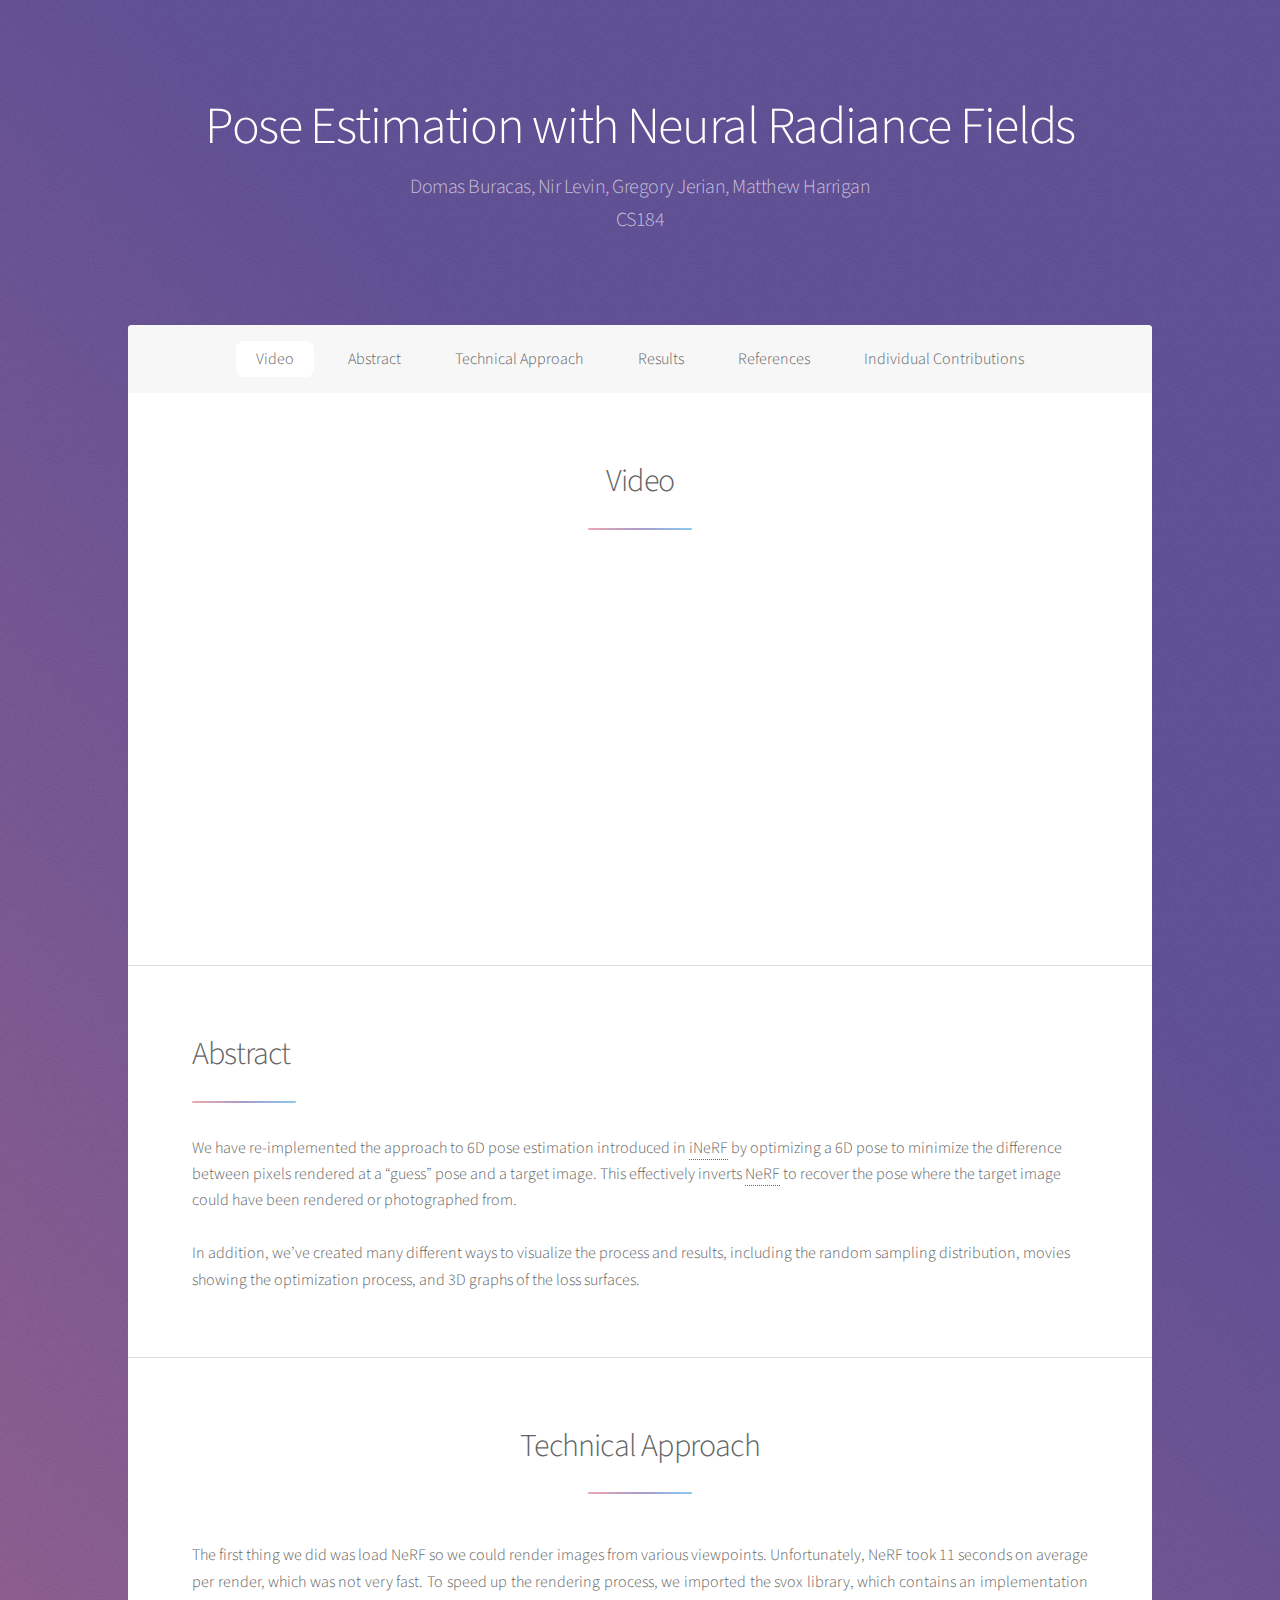
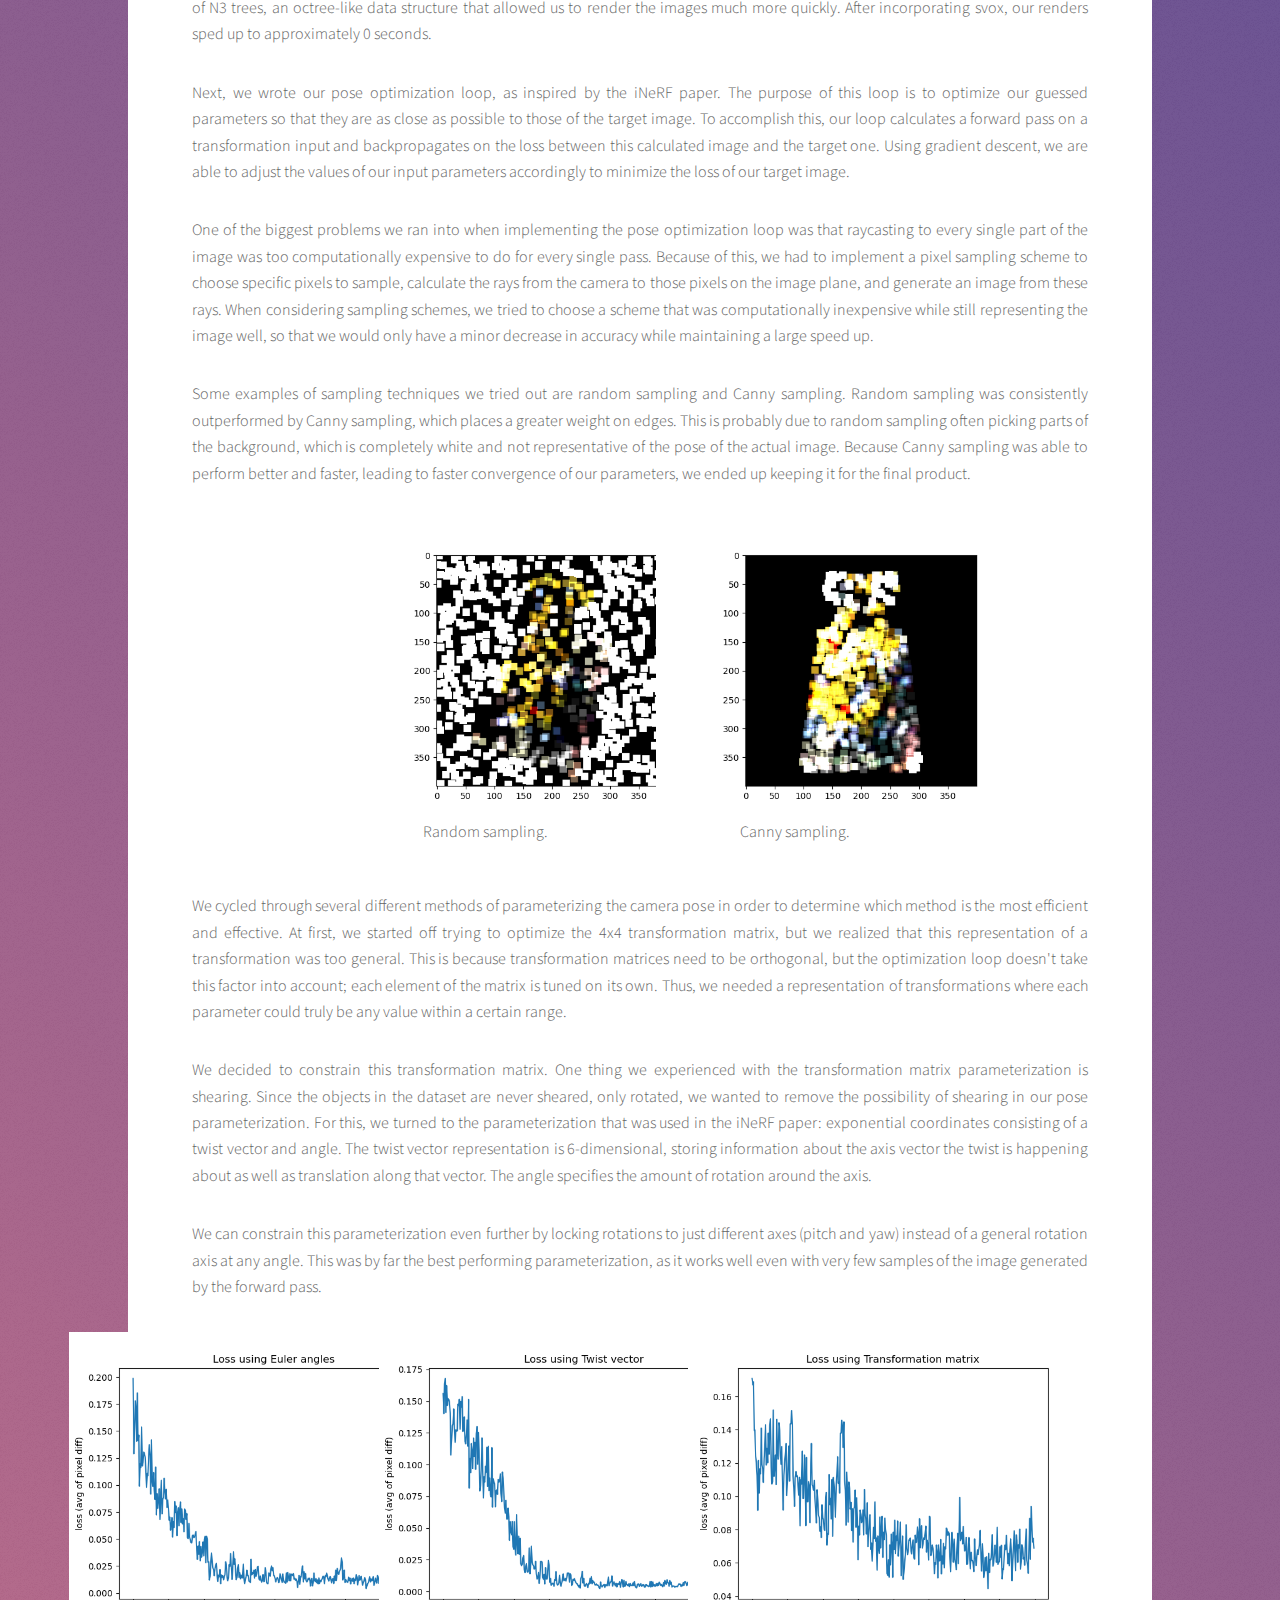
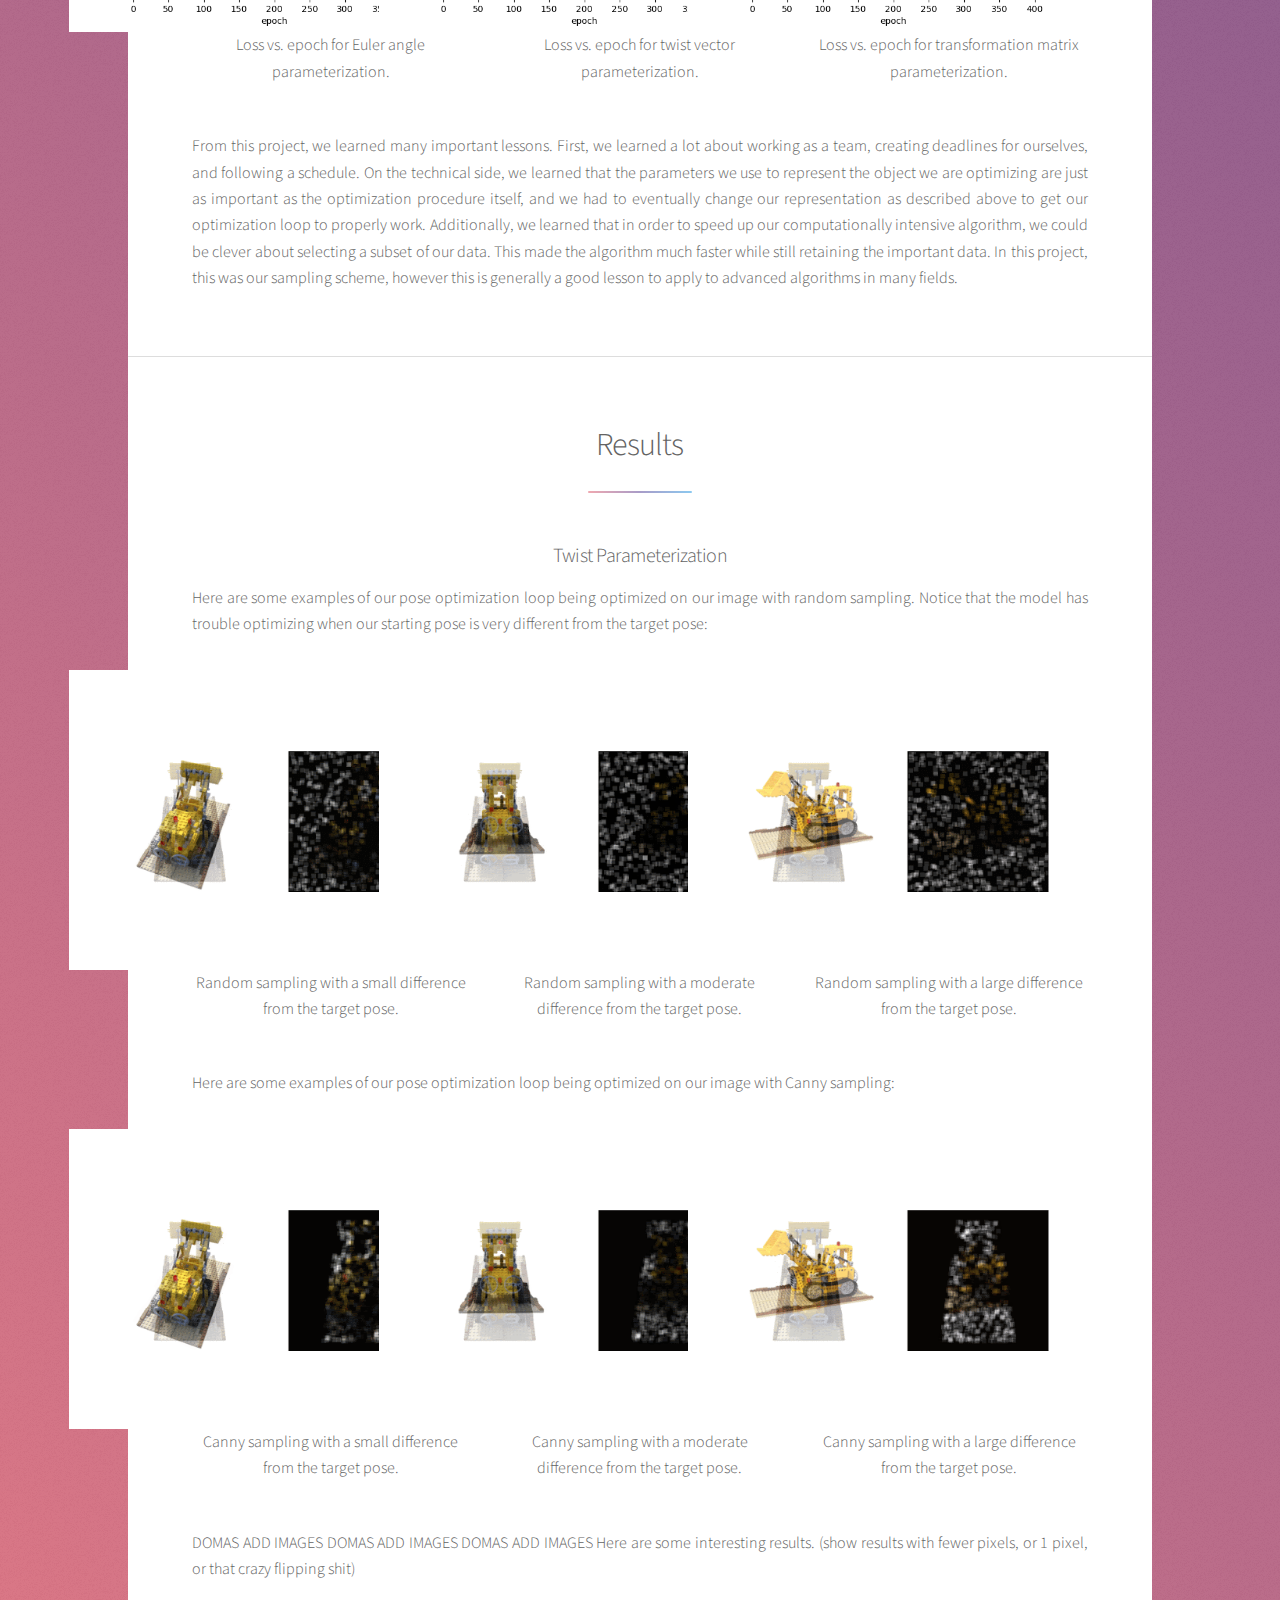
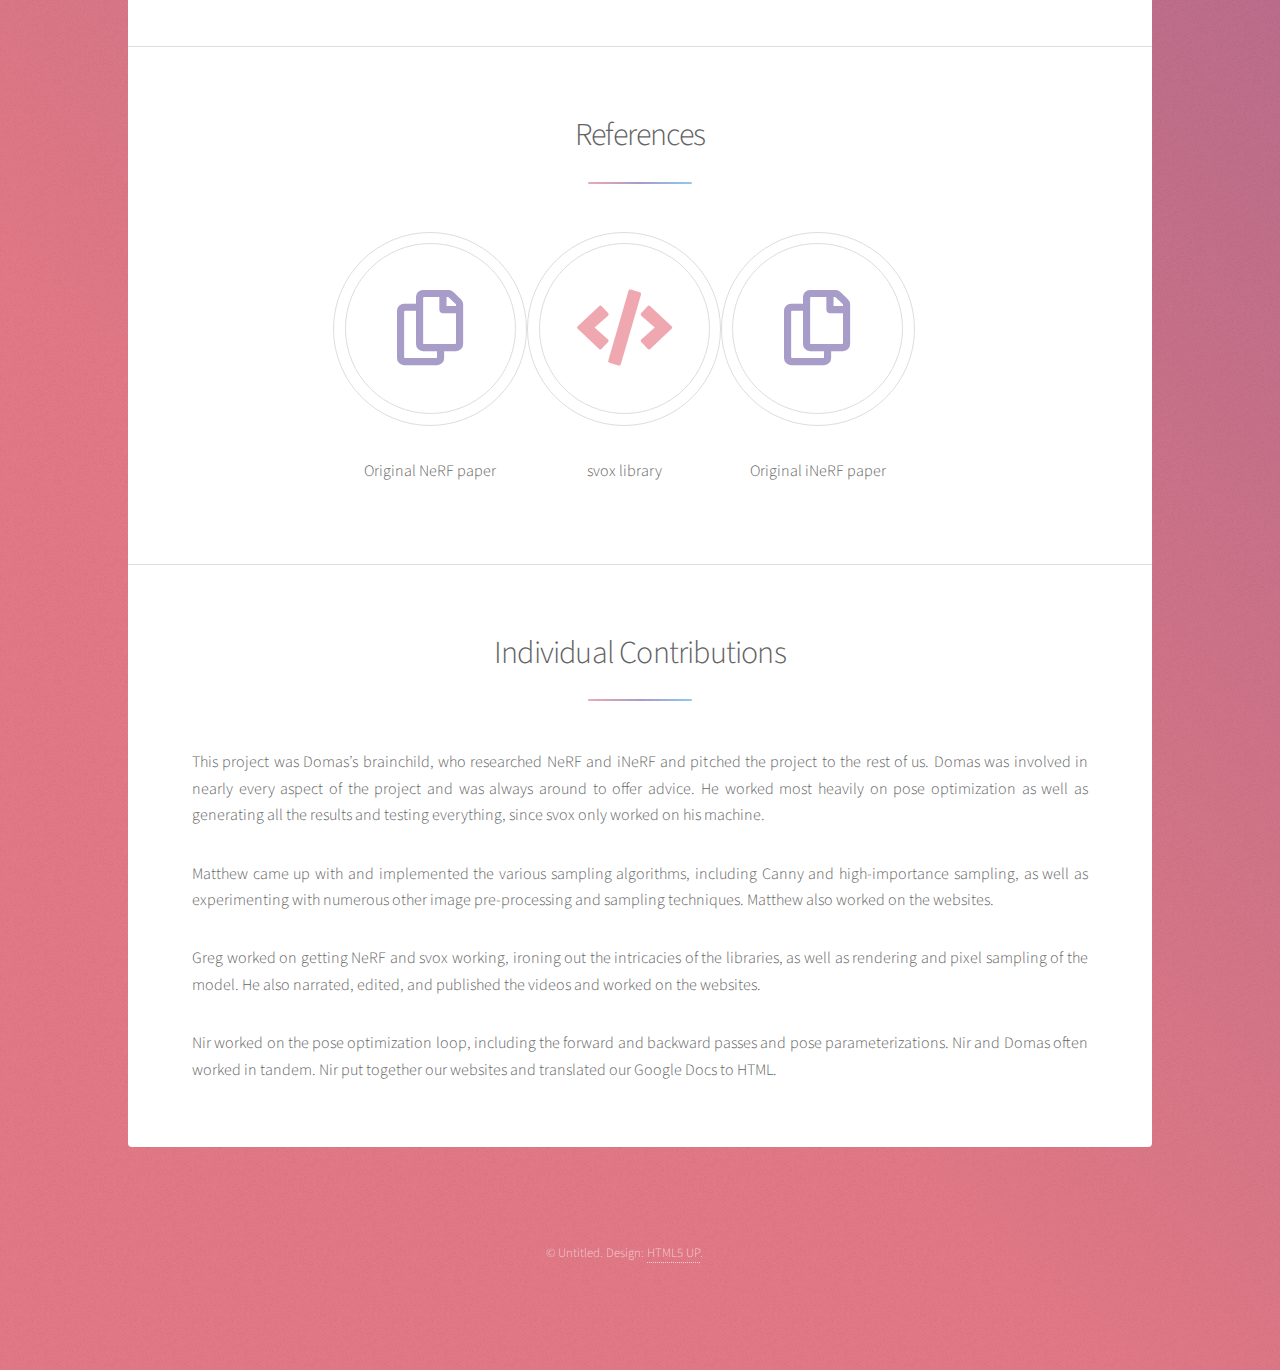
==== docs/index.html @ 0310ab79 "Update website" ====
<!DOCTYPE HTML>
<!--
	Stellar by HTML5 UP
	html5up.net | @ajlkn
	Free for personal and commercial use under the CCA 3.0 license (html5up.net/license)
-->
<html>
	<head>
		<title>6D iNeRF</title>
		<meta charset="utf-8" />
		<meta name="viewport" content="width=device-width, initial-scale=1, user-scalable=no" />
		<link rel="stylesheet" href="assets/css/main.css" />
		<noscript><link rel="stylesheet" href="assets/css/noscript.css" /></noscript>
	</head>
	<body class="is-preload">

		<!-- Wrapper -->
			<div id="wrapper">

				<!-- Header -->
					<header id="header" class="alt">
						<h1>Pose Estimation with Neural Radiance Fields</h1>
						<p>Domas Buracas, Nir Levin, Gregory Jerian, Matthew Harrigan<br>CS184</p>
					</header>

				<!-- Nav -->
					<nav id="nav">
						<ul>
                            <li><a href="#video">Video</a></li>
							<li><a href="#intro" class="active">Abstract</a></li>
							<li><a href="#second">Technical Approach</a></li>
							<li><a href="#first">Results</a></li>
							<li><a href="#cta">References</a></li>
							<li><a href="#contrib">Individual Contributions</a></li>
						</ul>
					</nav>

				<!-- Main -->
					<div id="main">
							<section id="video" class="main special">
								<header class="major">
									<h2>Video</h2>
									<iframe width="560" height="315" src="https://www.youtube.com/embed/zq72I35PUNw"
											title="YouTube video player" frameborder="0" allow="accelerometer; autoplay;
											clipboard-write; encrypted-media; gyroscope; picture-in-picture"
											allowfullscreen></iframe>
								</header>
								<footer class="major">
								</footer>
							</section>

						<!-- Introduction -->
							<section id="intro" class="main">
								<div class="spotlight">
									<div class="content">
										<header class="major">
											<h2>Abstract</h2>
										</header>
										<p>We have re-implemented the approach to 6D pose estimation
											introduced in <a href=https://yenchenlin.me/inerf>iNeRF</a> by optimizing a 6D pose to minimize
											the difference between pixels rendered at a “guess” pose
											and a target image. This effectively inverts <a href=https://www.matthewtancik.com/nerf>NeRF</a> to recover
											the pose where the target image could have been rendered or photographed from.
											<br><br>
											In addition, we’ve created many different ways to visualize the process
											and results, including the random sampling distribution, movies showing
											the optimization process, and 3D graphs of the loss surfaces.</p>
									</div>
									<span ><img src="images/parameterization.gif" alt="" /></span>
								</div>
							</section>

						<!-- Second Section -->
							<section id="second" class="main special">
								<header class="major">
									<h2>Technical Approach</h2>
								</header>
								<p class="content">
									The first thing we did was load NeRF so we could render images from various viewpoints.
									Unfortunately, NeRF took 11 seconds on average per render, which was not very fast.
									To speed up the rendering process, we imported the svox library, which contains an
									implementation of N3 trees, an octree-like data structure that allowed us to render
									the images much more quickly. After incorporating svox, our renders sped up to
									approximately 0 seconds.
								</p>
								<p class="content">
									Next, we wrote our pose optimization loop, as inspired by the iNeRF paper.
									The purpose of this loop is to optimize our guessed parameters so that they
									are as close as possible to those of the target image. To accomplish this,
									our loop calculates a forward pass on a transformation input and backpropagates
									on the loss between this calculated image and the target one. Using gradient
									descent, we are able to adjust the values of our input parameters accordingly
									to minimize the loss of our target image.

								</p>
								<p class="content">
									One of the biggest problems we ran into when implementing the pose optimization
									loop was that raycasting to every single part of the image was too computationally
									expensive to do for every single pass. Because of this, we had to implement a
									pixel sampling scheme to choose specific pixels to sample, calculate the rays
									from the camera to those pixels on the image plane, and generate an image from
									these rays. When considering sampling schemes, we tried to choose a scheme that was
									computationally inexpensive while still representing the image well, so that we
									would only have a minor decrease in accuracy while maintaining a large speed up.

								</p>

								<p class="content">
									Some examples of sampling techniques we tried out are random sampling and
									Canny sampling. Random sampling was consistently outperformed by Canny sampling,
									which places a greater weight on edges. This is probably due to random sampling
									often picking parts of the background, which is completely white and not representative of
									the pose of the actual image. Because Canny sampling was
									able to perform better and faster, leading to faster convergence of our
									parameters, we ended up keeping it for the final product.
								</p>

								<ul class="features">
									<li>
										<img src="images/random_sampling.png" align="left" width="400px" />
										<p>Random sampling.</p>
									</li>
									<li>
										<img src="images/canny_sampling.png" align="left" width="400px" />
										<p>Canny sampling.</p>
									</li>
								</ul>

								<p class="content">
									We cycled through several different methods of parameterizing the camera pose in
									order to determine which method is the most efficient and effective. At first,
									we started off trying to optimize the 4x4 transformation matrix, but we realized
									that this representation of a transformation was too general. This is because
									transformation matrices need to be orthogonal, but the optimization loop doesn't
									take this factor into account; each element of the matrix is tuned on its own.
									Thus, we needed a representation of transformations where each parameter could
									truly be any value within a certain range.
								</p>

								<p class="content">
									We decided to constrain this transformation matrix. One thing we experienced with the
									transformation matrix parameterization is shearing. Since the objects in the
									dataset are never sheared, only rotated, we wanted to remove the possibility of shearing in our pose
									parameterization. For this, we turned to the parameterization that was used in the
									iNeRF paper: exponential coordinates consisting of a twist vector and angle.
									The twist vector representation is 6-dimensional, storing information about the
									axis vector the twist is happening about as well as translation along that vector.
									The angle specifies the amount of rotation around the axis.
								</p>

								<p class="content">
									We can constrain this parameterization even further by locking rotations to just
									different axes (pitch and yaw) instead of a general rotation axis at any angle.
									This was by far the best performing parameterization, as it works well even with
									very few samples of the image generated by the forward pass.
								</p>

                                <ul class="features">
									<li>
										<img src="images/loss_euler.png" align="right" width="400px" />
										<p>Loss vs. epoch for Euler angle parameterization.</p>
									</li>
									<li>
										<img src="images/loss_twist.png" align="right" width="400px" />
										<p>Loss vs. epoch for twist vector parameterization.</p>
									</li>
									<li>
										<img src="images/loss_transformation.png" align="right" width="400px" />
										<p>Loss vs. epoch for transformation matrix parameterization.</p>
									</li>
								</ul>

								<p class="content">
									From this project, we learned many important lessons. First, we learned a lot about
                                    working as a team, creating deadlines for ourselves, and following a schedule.
                                    On the technical side, we learned that the parameters we use to represent the object 
                                    we are optimizing are just as
									important as the optimization procedure itself, and we had to eventually change
									our representation as described above to get our optimization
									loop to properly work. Additionally, we learned that in order to speed up our
									computationally intensive algorithm, we could
									be clever about selecting a subset of our data. This made the algorithm much faster
									while still retaining the important data. In this project, this was our sampling scheme,
									however this is generally a good lesson to apply to advanced algorithms in many
									fields.
								</p>
							</section>

							<!-- Third Section -->
							<section id="first" class="main special">
								<header class="major">
									<h2>Results</h2>
								</header>

                                <h3>Twist Parameterization</h2>
								<p class="content">
									Here are some examples of our pose optimization loop being optimized on our image
									with random sampling. Notice that the model has trouble optimizing when our
									starting pose is very different from the target pose:
								</p>
								<ul class="features">
									<li>
										<img src="images/rand1.gif" align="right" width="400px" />
										<p>Random sampling with a small difference from the target pose.</p>
									</li>
									<li>
										<img src="images/rand2.gif" align="right" width="400px" />
										<p>Random sampling with a moderate difference from the target pose.</p>
									</li>
									<li>
										<img src="images/rand3.gif" align="right" width="400px" />
										<p>Random sampling with a large difference from the target pose.</p>
									</li>
								</ul>

								<p class="content">
									Here are some examples of our pose optimization loop being optimized on our
									image with Canny sampling:
								</p>

								<ul class="features">
									<li>
										<img src="images/canny1.gif" align="right" width="400px" />
										<p>Canny sampling with a small difference from the target pose.</p>
									</li>
									<li>
										<img src="images/canny2.gif" align="right" width="400px" />
										<p>Canny sampling with a moderate difference from the target pose.</p>
									</li>
									<li>
										<img src="images/canny3.gif" align="right" width="400px" />
										<p>Canny sampling with a large difference from the target pose.</p>
									</li>
								</ul>



								<p class="content">
									DOMAS ADD IMAGES
									DOMAS ADD IMAGES
									DOMAS ADD IMAGES
									Here are some interesting results. (show results with fewer pixels, or
									1 pixel, or that crazy flipping shit)
								</p>

							</section>

						<!-- Fourth Section -->
						<section id="cta" class="main special">
							<header class="major">
								<h2>References</h2>
							</header>
              <ul class="features">
                <div class="underlineless">
                  <a href=https://www.matthewtancik.com/nerf>
                    <span class="icon major style3 fa-copy"></span>
                    <br>
                    Original NeRF paper
                  </a>
                </div>
                <div class="underlineless">
                  <a href=https://svox.readthedocs.io/en/latest>
                    <span class="icon solid major style1 fa-code"></span>
                    <br>
                    svox library
                  </a>
                </div>
                <div class="underlineless">
                  <a href=https://yenchenlin.me/inerf>
                    <span class="icon major style3 fa-copy"></span>
                    <br>
                    Original iNeRF paper
                  </a>
                </div>
              </ul>

						</section>

						<!-- Fifth Section -->
						<section id="contrib" class="main special">
							<header class="major">
								<h2>Individual Contributions</h2>
							</header>
							<p class="content">
								This project was Domas’s brainchild, who researched NeRF and iNeRF and pitched the
								project to the rest of us. Domas was involved in nearly every aspect of the project and
								was always around to offer advice. He worked most heavily on pose optimization as well
								as generating all the results and testing everything, since svox only worked on his
								machine.
							</p>
							<p class="content">
								Matthew came up with and implemented the various sampling algorithms, including Canny
								and high-importance sampling, as well as experimenting with numerous other image
								pre-processing and sampling techniques. Matthew also worked on the websites.
							</p>
							<p class="content">
								Greg worked on getting NeRF and svox working, ironing out the intricacies of the
								libraries, as well as rendering and pixel sampling of the model. He also narrated,
								edited, and published the videos and worked on the websites.
							</p>
							<p class="content">
								Nir worked on the pose optimization loop, including the forward and backward passes
								and pose parameterizations. Nir and Domas often worked in tandem. Nir put together our
								websites and translated our Google Docs to HTML.
							</p>
						</section>
					</div>

				<!-- Footer -->
					<footer id="footer">
						<p class="copyright">&copy; Untitled. Design: <a href="https://html5up.net">HTML5 UP</a>.</p>
					</footer>

			</div>

		<!-- Scripts -->
			<script src="assets/js/jquery.min.js"></script>
			<script src="assets/js/jquery.scrollex.min.js"></script>
			<script src="assets/js/jquery.scrolly.min.js"></script>
			<script src="assets/js/browser.min.js"></script>
			<script src="assets/js/breakpoints.min.js"></script>
			<script src="assets/js/util.js"></script>
			<script src="assets/js/main.js"></script>

	</body>
</html>
---- docs/assets/css/main.css ----
@import url(fontawesome-all.min.css);
@import 'https://fonts.googleapis.com/css?family=Source+Sans+Pro:300,400';

/*
	Stellar by HTML5 UP
	html5up.net | @ajlkn
	Free for personal and commercial use under the CCA 3.0 license (html5up.net/license)
*/

html, body, div, span, applet, object,
iframe, h1, h2, h3, h4, h5, h6, p, blockquote,
pre, a, abbr, acronym, address, big, cite,
code, del, dfn, em, img, ins, kbd, q, s, samp,
small, strike, strong, sub, sup, tt, var, b,
u, i, center, dl, dt, dd, ol, ul, li, fieldset,
form, label, legend, table, caption, tbody,
tfoot, thead, tr, th, td, article, aside,
canvas, details, embed, figure, figcaption,
footer, header, hgroup, menu, nav, output, ruby,
section, summary, time, mark, audio, video {
	margin: 0;
	padding: 0;
	border: 0;
	font-size: 100%;
	font: inherit;
	vertical-align: baseline;}

article, aside, details, figcaption, figure,
footer, header, hgroup, menu, nav, section {
	display: block;}

body {
	line-height: 1;
}

ol, ul {
	list-style: none;
}

blockquote, q {
	quotes: none;
}

	blockquote:before, blockquote:after, q:before, q:after {
		content: '';
		content: none;
	}

table {
	border-collapse: collapse;
	border-spacing: 0;
}

body {
	-webkit-text-size-adjust: none;
}

mark {
	background-color: transparent;
	color: inherit;
}

input::-moz-focus-inner {
	border: 0;
	padding: 0;
}

input, select, textarea {
	-moz-appearance: none;
	-webkit-appearance: none;
	-ms-appearance: none;
	appearance: none;
}

/* Basic */

	@-ms-viewport {
		width: device-width;
	}

	body {
		-ms-overflow-style: scrollbar;
	}

	@media screen and (max-width: 480px) {

		html, body {
			min-width: 320px;
		}

	}

	html {
		box-sizing: border-box;
	}

	*, *:before, *:after {
		box-sizing: inherit;
	}

	body {
		background-color: #935d8c;
		background-image: url("images/overlay.png"), -moz-linear-gradient(45deg, #e37682 15%, #5f4d93 85%);
		background-image: url("images/overlay.png"), -webkit-linear-gradient(45deg, #e37682 15%, #5f4d93 85%);
		background-image: url("images/overlay.png"), -ms-linear-gradient(45deg, #e37682 15%, #5f4d93 85%);
		background-image: url("images/overlay.png"), linear-gradient(45deg, #e37682 15%, #5f4d93 85%);
	}

		body.is-preload *, body.is-preload *:before, body.is-preload *:after {
			-moz-animation: none !important;
			-webkit-animation: none !important;
			-ms-animation: none !important;
			animation: none !important;
			-moz-transition: none !important;
			-webkit-transition: none !important;
			-ms-transition: none !important;
			transition: none !important;
		}

/* Type */

	body {
		background-color: #935d8c;
		color: rgba(255, 255, 255, 0.65);
	}

	body, input, select, textarea {
		font-family: "Source Sans Pro", Helvetica, sans-serif;
		font-size: 17pt;
		font-weight: 300;
		line-height: 1.65;
	}

		@media screen and (max-width: 1680px) {

			body, input, select, textarea {
				font-size: 14pt;
			}

		}

		@media screen and (max-width: 1280px) {

			body, input, select, textarea {
				font-size: 12pt;
			}

		}

		@media screen and (max-width: 360px) {

			body, input, select, textarea {
				font-size: 11pt;
			}

		}

	a {
		-moz-transition: color 0.2s ease, border-bottom 0.2s ease;
		-webkit-transition: color 0.2s ease, border-bottom 0.2s ease;
		-ms-transition: color 0.2s ease, border-bottom 0.2s ease;
		transition: color 0.2s ease, border-bottom 0.2s ease;
		text-decoration: none;
		border-bottom: dotted 1px;
		color: inherit;
	}

		a:hover {
			border-bottom-color: transparent;
		}

	strong, b {
		font-weight: 400;
	}

	em, i {
		font-style: italic;
	}

	p {
		margin: 0 0 2em 0;
	}

		p.content {
			-moz-columns: 20em 2;
			-webkit-columns: 20em 2;
			-ms-columns: 20em 1;
			columns: 20em 1;
			-moz-column-gap: 2em;
			-webkit-column-gap: 2em;
			-ms-column-gap: 2em;
			column-gap: 2em;
			text-align: justify;
		}

	h1, h2, h3, h4, h5, h6 {
		font-weight: 300;
		line-height: 1.5;
		margin: 0 0 0.7em 0;
		letter-spacing: -0.025em;
	}

		h1 a, h2 a, h3 a, h4 a, h5 a, h6 a {
			color: inherit;
			text-decoration: none;
		}

	h1 {
		font-size: 2.5em;
		line-height: 1.2;
	}

	h2 {
		font-size: 1.5em;
	}

	h3 {
		font-size: 1.25em;
	}

	h4 {
		font-size: 1.1em;
	}

	h5 {
		font-size: 0.9em;
	}

	h6 {
		font-size: 0.7em;
	}

	@media screen and (max-width: 736px) {

		h1 {
			font-size: 2em;
		}

	}

	sub {
		font-size: 0.8em;
		position: relative;
		top: 0.5em;
	}

	sup {
		font-size: 0.8em;
		position: relative;
		top: -0.5em;
	}

	blockquote {
		border-left: solid 4px;
		font-style: italic;
		margin: 0 0 2em 0;
		padding: 0.5em 0 0.5em 2em;
	}

	code {
		border-radius: 8px;
		border: solid 1px;
		font-family: "Courier New", monospace;
		font-size: 0.9em;
		margin: 0 0.25em;
		padding: 0.25em 0.65em;
	}

	pre {
		-webkit-overflow-scrolling: touch;
		font-family: "Courier New", monospace;
		font-size: 0.9em;
		margin: 0 0 2em 0;
	}

		pre code {
			display: block;
			line-height: 1.75;
			padding: 1em 1.5em;
			overflow-x: auto;
		}

	hr {
		border: 0;
		border-bottom: solid 1px;
		margin: 2em 0;
	}

		hr.major {
			margin: 3em 0;
		}

	.align-left {
		text-align: left;
	}

	.align-center {
		text-align: center;
	}

	.align-right {
		text-align: right;
	}

	input, select, textarea {
		color: #ffffff;
	}

	a:hover {
		color: #ffffff;
	}

	strong, b {
		color: #ffffff;
	}

	h1, h2, h3, h4, h5, h6 {
		color: #ffffff;
	}

	blockquote {
		border-left-color: rgba(255, 255, 255, 0.35);
	}

	code {
		background: rgba(255, 255, 255, 0.075);
		border-color: rgba(255, 255, 255, 0.35);
	}

	hr {
		border-bottom-color: rgba(255, 255, 255, 0.35);
	}

/* Row */

	.row {
		display: flex;
		flex-wrap: wrap;
		box-sizing: border-box;
		align-items: stretch;
	}

		.row > * {
			box-sizing: border-box;
		}

		.row.gtr-uniform > * > :last-child {
			margin-bottom: 0;
		}

		.row.aln-left {
			justify-content: flex-start;
		}

		.row.aln-center {
			justify-content: center;
		}

		.row.aln-right {
			justify-content: flex-end;
		}

		.row.aln-top {
			align-items: flex-start;
		}

		.row.aln-middle {
			align-items: center;
		}

		.row.aln-bottom {
			align-items: flex-end;
		}

		.row > .imp {
			order: -1;
		}

		.row > .col-1 {
			width: 8.33333%;
		}

		.row > .off-1 {
			margin-left: 8.33333%;
		}

		.row > .col-2 {
			width: 16.66667%;
		}

		.row > .off-2 {
			margin-left: 16.66667%;
		}

		.row > .col-3 {
			width: 25%;
		}

		.row > .off-3 {
			margin-left: 25%;
		}

		.row > .col-4 {
			width: 33.33333%;
		}

		.row > .off-4 {
			margin-left: 33.33333%;
		}

		.row > .col-5 {
			width: 41.66667%;
		}

		.row > .off-5 {
			margin-left: 41.66667%;
		}

		.row > .col-6 {
			width: 50%;
		}

		.row > .off-6 {
			margin-left: 50%;
		}

		.row > .col-7 {
			width: 58.33333%;
		}

		.row > .off-7 {
			margin-left: 58.33333%;
		}

		.row > .col-8 {
			width: 66.66667%;
		}

		.row > .off-8 {
			margin-left: 66.66667%;
		}

		.row > .col-9 {
			width: 75%;
		}

		.row > .off-9 {
			margin-left: 75%;
		}

		.row > .col-10 {
			width: 83.33333%;
		}

		.row > .off-10 {
			margin-left: 83.33333%;
		}

		.row > .col-11 {
			width: 91.66667%;
		}

		.row > .off-11 {
			margin-left: 91.66667%;
		}

		.row > .col-12 {
			width: 100%;
		}

		.row > .off-12 {
			margin-left: 100%;
		}

		.row.gtr-0 {
			margin-top: 0;
			margin-left: 0em;
		}

			.row.gtr-0 > * {
				padding: 0 0 0 0em;
			}

			.row.gtr-0.gtr-uniform {
				margin-top: 0em;
			}

				.row.gtr-0.gtr-uniform > * {
					padding-top: 0em;
				}

		.row.gtr-25 {
			margin-top: 0;
			margin-left: -0.375em;
		}

			.row.gtr-25 > * {
				padding: 0 0 0 0.375em;
			}

			.row.gtr-25.gtr-uniform {
				margin-top: -0.375em;
			}

				.row.gtr-25.gtr-uniform > * {
					padding-top: 0.375em;
				}

		.row.gtr-50 {
			margin-top: 0;
			margin-left: -0.75em;
		}

			.row.gtr-50 > * {
				padding: 0 0 0 0.75em;
			}

			.row.gtr-50.gtr-uniform {
				margin-top: -0.75em;
			}

				.row.gtr-50.gtr-uniform > * {
					padding-top: 0.75em;
				}

		.row {
			margin-top: 0;
			margin-left: -1.5em;
		}

			.row > * {
				padding: 0 0 0 1.5em;
			}

			.row.gtr-uniform {
				margin-top: -1.5em;
			}

				.row.gtr-uniform > * {
					padding-top: 1.5em;
				}

		.row.gtr-150 {
			margin-top: 0;
			margin-left: -2.25em;
		}

			.row.gtr-150 > * {
				padding: 0 0 0 2.25em;
			}

			.row.gtr-150.gtr-uniform {
				margin-top: -2.25em;
			}

				.row.gtr-150.gtr-uniform > * {
					padding-top: 2.25em;
				}

		.row.gtr-200 {
			margin-top: 0;
			margin-left: -3em;
		}

			.row.gtr-200 > * {
				padding: 0 0 0 3em;
			}

			.row.gtr-200.gtr-uniform {
				margin-top: -3em;
			}

				.row.gtr-200.gtr-uniform > * {
					padding-top: 3em;
				}

		@media screen and (max-width: 1680px) {

			.row {
				display: flex;
				flex-wrap: wrap;
				box-sizing: border-box;
				align-items: stretch;
			}

				.row > * {
					box-sizing: border-box;
				}

				.row.gtr-uniform > * > :last-child {
					margin-bottom: 0;
				}

				.row.aln-left {
					justify-content: flex-start;
				}

				.row.aln-center {
					justify-content: center;
				}

				.row.aln-right {
					justify-content: flex-end;
				}

				.row.aln-top {
					align-items: flex-start;
				}

				.row.aln-middle {
					align-items: center;
				}

				.row.aln-bottom {
					align-items: flex-end;
				}

				.row > .imp-xlarge {
					order: -1;
				}

				.row > .col-1-xlarge {
					width: 8.33333%;
				}

				.row > .off-1-xlarge {
					margin-left: 8.33333%;
				}

				.row > .col-2-xlarge {
					width: 16.66667%;
				}

				.row > .off-2-xlarge {
					margin-left: 16.66667%;
				}

				.row > .col-3-xlarge {
					width: 25%;
				}

				.row > .off-3-xlarge {
					margin-left: 25%;
				}

				.row > .col-4-xlarge {
					width: 33.33333%;
				}

				.row > .off-4-xlarge {
					margin-left: 33.33333%;
				}

				.row > .col-5-xlarge {
					width: 41.66667%;
				}

				.row > .off-5-xlarge {
					margin-left: 41.66667%;
				}

				.row > .col-6-xlarge {
					width: 50%;
				}

				.row > .off-6-xlarge {
					margin-left: 50%;
				}

				.row > .col-7-xlarge {
					width: 58.33333%;
				}

				.row > .off-7-xlarge {
					margin-left: 58.33333%;
				}

				.row > .col-8-xlarge {
					width: 66.66667%;
				}

				.row > .off-8-xlarge {
					margin-left: 66.66667%;
				}

				.row > .col-9-xlarge {
					width: 75%;
				}

				.row > .off-9-xlarge {
					margin-left: 75%;
				}

				.row > .col-10-xlarge {
					width: 83.33333%;
				}

				.row > .off-10-xlarge {
					margin-left: 83.33333%;
				}

				.row > .col-11-xlarge {
					width: 91.66667%;
				}

				.row > .off-11-xlarge {
					margin-left: 91.66667%;
				}

				.row > .col-12-xlarge {
					width: 100%;
				}

				.row > .off-12-xlarge {
					margin-left: 100%;
				}

				.row.gtr-0 {
					margin-top: 0;
					margin-left: 0em;
				}

					.row.gtr-0 > * {
						padding: 0 0 0 0em;
					}

					.row.gtr-0.gtr-uniform {
						margin-top: 0em;
					}

						.row.gtr-0.gtr-uniform > * {
							padding-top: 0em;
						}

				.row.gtr-25 {
					margin-top: 0;
					margin-left: -0.375em;
				}

					.row.gtr-25 > * {
						padding: 0 0 0 0.375em;
					}

					.row.gtr-25.gtr-uniform {
						margin-top: -0.375em;
					}

						.row.gtr-25.gtr-uniform > * {
							padding-top: 0.375em;
						}

				.row.gtr-50 {
					margin-top: 0;
					margin-left: -0.75em;
				}

					.row.gtr-50 > * {
						padding: 0 0 0 0.75em;
					}

					.row.gtr-50.gtr-uniform {
						margin-top: -0.75em;
					}

						.row.gtr-50.gtr-uniform > * {
							padding-top: 0.75em;
						}

				.row {
					margin-top: 0;
					margin-left: -1.5em;
				}

					.row > * {
						padding: 0 0 0 1.5em;
					}

					.row.gtr-uniform {
						margin-top: -1.5em;
					}

						.row.gtr-uniform > * {
							padding-top: 1.5em;
						}

				.row.gtr-150 {
					margin-top: 0;
					margin-left: -2.25em;
				}

					.row.gtr-150 > * {
						padding: 0 0 0 2.25em;
					}

					.row.gtr-150.gtr-uniform {
						margin-top: -2.25em;
					}

						.row.gtr-150.gtr-uniform > * {
							padding-top: 2.25em;
						}

				.row.gtr-200 {
					margin-top: 0;
					margin-left: -3em;
				}

					.row.gtr-200 > * {
						padding: 0 0 0 3em;
					}

					.row.gtr-200.gtr-uniform {
						margin-top: -3em;
					}

						.row.gtr-200.gtr-uniform > * {
							padding-top: 3em;
						}

		}

		@media screen and (max-width: 1280px) {

			.row {
				display: flex;
				flex-wrap: wrap;
				box-sizing: border-box;
				align-items: stretch;
			}

				.row > * {
					box-sizing: border-box;
				}

				.row.gtr-uniform > * > :last-child {
					margin-bottom: 0;
				}

				.row.aln-left {
					justify-content: flex-start;
				}

				.row.aln-center {
					justify-content: center;
				}

				.row.aln-right {
					justify-content: flex-end;
				}

				.row.aln-top {
					align-items: flex-start;
				}

				.row.aln-middle {
					align-items: center;
				}

				.row.aln-bottom {
					align-items: flex-end;
				}

				.row > .imp-large {
					order: -1;
				}

				.row > .col-1-large {
					width: 8.33333%;
				}

				.row > .off-1-large {
					margin-left: 8.33333%;
				}

				.row > .col-2-large {
					width: 16.66667%;
				}

				.row > .off-2-large {
					margin-left: 16.66667%;
				}

				.row > .col-3-large {
					width: 25%;
				}

				.row > .off-3-large {
					margin-left: 25%;
				}

				.row > .col-4-large {
					width: 33.33333%;
				}

				.row > .off-4-large {
					margin-left: 33.33333%;
				}

				.row > .col-5-large {
					width: 41.66667%;
				}

				.row > .off-5-large {
					margin-left: 41.66667%;
				}

				.row > .col-6-large {
					width: 50%;
				}

				.row > .off-6-large {
					margin-left: 50%;
				}

				.row > .col-7-large {
					width: 58.33333%;
				}

				.row > .off-7-large {
					margin-left: 58.33333%;
				}

				.row > .col-8-large {
					width: 66.66667%;
				}

				.row > .off-8-large {
					margin-left: 66.66667%;
				}

				.row > .col-9-large {
					width: 75%;
				}

				.row > .off-9-large {
					margin-left: 75%;
				}

				.row > .col-10-large {
					width: 83.33333%;
				}

				.row > .off-10-large {
					margin-left: 83.33333%;
				}

				.row > .col-11-large {
					width: 91.66667%;
				}

				.row > .off-11-large {
					margin-left: 91.66667%;
				}

				.row > .col-12-large {
					width: 100%;
				}

				.row > .off-12-large {
					margin-left: 100%;
				}

				.row.gtr-0 {
					margin-top: 0;
					margin-left: 0em;
				}

					.row.gtr-0 > * {
						padding: 0 0 0 0em;
					}

					.row.gtr-0.gtr-uniform {
						margin-top: 0em;
					}

						.row.gtr-0.gtr-uniform > * {
							padding-top: 0em;
						}

				.row.gtr-25 {
					margin-top: 0;
					margin-left: -0.375em;
				}

					.row.gtr-25 > * {
						padding: 0 0 0 0.375em;
					}

					.row.gtr-25.gtr-uniform {
						margin-top: -0.375em;
					}

						.row.gtr-25.gtr-uniform > * {
							padding-top: 0.375em;
						}

				.row.gtr-50 {
					margin-top: 0;
					margin-left: -0.75em;
				}

					.row.gtr-50 > * {
						padding: 0 0 0 0.75em;
					}

					.row.gtr-50.gtr-uniform {
						margin-top: -0.75em;
					}

						.row.gtr-50.gtr-uniform > * {
							padding-top: 0.75em;
						}

				.row {
					margin-top: 0;
					margin-left: -1.5em;
				}

					.row > * {
						padding: 0 0 0 1.5em;
					}

					.row.gtr-uniform {
						margin-top: -1.5em;
					}

						.row.gtr-uniform > * {
							padding-top: 1.5em;
						}

				.row.gtr-150 {
					margin-top: 0;
					margin-left: -2.25em;
				}

					.row.gtr-150 > * {
						padding: 0 0 0 2.25em;
					}

					.row.gtr-150.gtr-uniform {
						margin-top: -2.25em;
					}

						.row.gtr-150.gtr-uniform > * {
							padding-top: 2.25em;
						}

				.row.gtr-200 {
					margin-top: 0;
					margin-left: -3em;
				}

					.row.gtr-200 > * {
						padding: 0 0 0 3em;
					}

					.row.gtr-200.gtr-uniform {
						margin-top: -3em;
					}

						.row.gtr-200.gtr-uniform > * {
							padding-top: 3em;
						}

		}

		@media screen and (max-width: 980px) {

			.row {
				display: flex;
				flex-wrap: wrap;
				box-sizing: border-box;
				align-items: stretch;
			}

				.row > * {
					box-sizing: border-box;
				}

				.row.gtr-uniform > * > :last-child {
					margin-bottom: 0;
				}

				.row.aln-left {
					justify-content: flex-start;
				}

				.row.aln-center {
					justify-content: center;
				}

				.row.aln-right {
					justify-content: flex-end;
				}

				.row.aln-top {
					align-items: flex-start;
				}

				.row.aln-middle {
					align-items: center;
				}

				.row.aln-bottom {
					align-items: flex-end;
				}

				.row > .imp-medium {
					order: -1;
				}

				.row > .col-1-medium {
					width: 8.33333%;
				}

				.row > .off-1-medium {
					margin-left: 8.33333%;
				}

				.row > .col-2-medium {
					width: 16.66667%;
				}

				.row > .off-2-medium {
					margin-left: 16.66667%;
				}

				.row > .col-3-medium {
					width: 25%;
				}

				.row > .off-3-medium {
					margin-left: 25%;
				}

				.row > .col-4-medium {
					width: 33.33333%;
				}

				.row > .off-4-medium {
					margin-left: 33.33333%;
				}

				.row > .col-5-medium {
					width: 41.66667%;
				}

				.row > .off-5-medium {
					margin-left: 41.66667%;
				}

				.row > .col-6-medium {
					width: 50%;
				}

				.row > .off-6-medium {
					margin-left: 50%;
				}

				.row > .col-7-medium {
					width: 58.33333%;
				}

				.row > .off-7-medium {
					margin-left: 58.33333%;
				}

				.row > .col-8-medium {
					width: 66.66667%;
				}

				.row > .off-8-medium {
					margin-left: 66.66667%;
				}

				.row > .col-9-medium {
					width: 75%;
				}

				.row > .off-9-medium {
					margin-left: 75%;
				}

				.row > .col-10-medium {
					width: 83.33333%;
				}

				.row > .off-10-medium {
					margin-left: 83.33333%;
				}

				.row > .col-11-medium {
					width: 91.66667%;
				}

				.row > .off-11-medium {
					margin-left: 91.66667%;
				}

				.row > .col-12-medium {
					width: 100%;
				}

				.row > .off-12-medium {
					margin-left: 100%;
				}

				.row.gtr-0 {
					margin-top: 0;
					margin-left: 0em;
				}

					.row.gtr-0 > * {
						padding: 0 0 0 0em;
					}

					.row.gtr-0.gtr-uniform {
						margin-top: 0em;
					}

						.row.gtr-0.gtr-uniform > * {
							padding-top: 0em;
						}

				.row.gtr-25 {
					margin-top: 0;
					margin-left: -0.375em;
				}

					.row.gtr-25 > * {
						padding: 0 0 0 0.375em;
					}

					.row.gtr-25.gtr-uniform {
						margin-top: -0.375em;
					}

						.row.gtr-25.gtr-uniform > * {
							padding-top: 0.375em;
						}

				.row.gtr-50 {
					margin-top: 0;
					margin-left: -0.75em;
				}

					.row.gtr-50 > * {
						padding: 0 0 0 0.75em;
					}

					.row.gtr-50.gtr-uniform {
						margin-top: -0.75em;
					}

						.row.gtr-50.gtr-uniform > * {
							padding-top: 0.75em;
						}

				.row {
					margin-top: 0;
					margin-left: -1.5em;
				}

					.row > * {
						padding: 0 0 0 1.5em;
					}

					.row.gtr-uniform {
						margin-top: -1.5em;
					}

						.row.gtr-uniform > * {
							padding-top: 1.5em;
						}

				.row.gtr-150 {
					margin-top: 0;
					margin-left: -2.25em;
				}

					.row.gtr-150 > * {
						padding: 0 0 0 2.25em;
					}

					.row.gtr-150.gtr-uniform {
						margin-top: -2.25em;
					}

						.row.gtr-150.gtr-uniform > * {
							padding-top: 2.25em;
						}

				.row.gtr-200 {
					margin-top: 0;
					margin-left: -3em;
				}

					.row.gtr-200 > * {
						padding: 0 0 0 3em;
					}

					.row.gtr-200.gtr-uniform {
						margin-top: -3em;
					}

						.row.gtr-200.gtr-uniform > * {
							padding-top: 3em;
						}

		}

		@media screen and (max-width: 736px) {

			.row {
				display: flex;
				flex-wrap: wrap;
				box-sizing: border-box;
				align-items: stretch;
			}

				.row > * {
					box-sizing: border-box;
				}

				.row.gtr-uniform > * > :last-child {
					margin-bottom: 0;
				}

				.row.aln-left {
					justify-content: flex-start;
				}

				.row.aln-center {
					justify-content: center;
				}

				.row.aln-right {
					justify-content: flex-end;
				}

				.row.aln-top {
					align-items: flex-start;
				}

				.row.aln-middle {
					align-items: center;
				}

				.row.aln-bottom {
					align-items: flex-end;
				}

				.row > .imp-small {
					order: -1;
				}

				.row > .col-1-small {
					width: 8.33333%;
				}

				.row > .off-1-small {
					margin-left: 8.33333%;
				}

				.row > .col-2-small {
					width: 16.66667%;
				}

				.row > .off-2-small {
					margin-left: 16.66667%;
				}

				.row > .col-3-small {
					width: 25%;
				}

				.row > .off-3-small {
					margin-left: 25%;
				}

				.row > .col-4-small {
					width: 33.33333%;
				}

				.row > .off-4-small {
					margin-left: 33.33333%;
				}

				.row > .col-5-small {
					width: 41.66667%;
				}

				.row > .off-5-small {
					margin-left: 41.66667%;
				}

				.row > .col-6-small {
					width: 50%;
				}

				.row > .off-6-small {
					margin-left: 50%;
				}

				.row > .col-7-small {
					width: 58.33333%;
				}

				.row > .off-7-small {
					margin-left: 58.33333%;
				}

				.row > .col-8-small {
					width: 66.66667%;
				}

				.row > .off-8-small {
					margin-left: 66.66667%;
				}

				.row > .col-9-small {
					width: 75%;
				}

				.row > .off-9-small {
					margin-left: 75%;
				}

				.row > .col-10-small {
					width: 83.33333%;
				}

				.row > .off-10-small {
					margin-left: 83.33333%;
				}

				.row > .col-11-small {
					width: 91.66667%;
				}

				.row > .off-11-small {
					margin-left: 91.66667%;
				}

				.row > .col-12-small {
					width: 100%;
				}

				.row > .off-12-small {
					margin-left: 100%;
				}

				.row.gtr-0 {
					margin-top: 0;
					margin-left: 0em;
				}

					.row.gtr-0 > * {
						padding: 0 0 0 0em;
					}

					.row.gtr-0.gtr-uniform {
						margin-top: 0em;
					}

						.row.gtr-0.gtr-uniform > * {
							padding-top: 0em;
						}

				.row.gtr-25 {
					margin-top: 0;
					margin-left: -0.25em;
				}

					.row.gtr-25 > * {
						padding: 0 0 0 0.25em;
					}

					.row.gtr-25.gtr-uniform {
						margin-top: -0.25em;
					}

						.row.gtr-25.gtr-uniform > * {
							padding-top: 0.25em;
						}

				.row.gtr-50 {
					margin-top: 0;
					margin-left: -0.5em;
				}

					.row.gtr-50 > * {
						padding: 0 0 0 0.5em;
					}

					.row.gtr-50.gtr-uniform {
						margin-top: -0.5em;
					}

						.row.gtr-50.gtr-uniform > * {
							padding-top: 0.5em;
						}

				.row {
					margin-top: 0;
					margin-left: -1em;
				}

					.row > * {
						padding: 0 0 0 1em;
					}

					.row.gtr-uniform {
						margin-top: -1em;
					}

						.row.gtr-uniform > * {
							padding-top: 1em;
						}

				.row.gtr-150 {
					margin-top: 0;
					margin-left: -1.5em;
				}

					.row.gtr-150 > * {
						padding: 0 0 0 1.5em;
					}

					.row.gtr-150.gtr-uniform {
						margin-top: -1.5em;
					}

						.row.gtr-150.gtr-uniform > * {
							padding-top: 1.5em;
						}

				.row.gtr-200 {
					margin-top: 0;
					margin-left: -2em;
				}

					.row.gtr-200 > * {
						padding: 0 0 0 2em;
					}

					.row.gtr-200.gtr-uniform {
						margin-top: -2em;
					}

						.row.gtr-200.gtr-uniform > * {
							padding-top: 2em;
						}

		}

		@media screen and (max-width: 480px) {

			.row {
				display: flex;
				flex-wrap: wrap;
				box-sizing: border-box;
				align-items: stretch;
			}

				.row > * {
					box-sizing: border-box;
				}

				.row.gtr-uniform > * > :last-child {
					margin-bottom: 0;
				}

				.row.aln-left {
					justify-content: flex-start;
				}

				.row.aln-center {
					justify-content: center;
				}

				.row.aln-right {
					justify-content: flex-end;
				}

				.row.aln-top {
					align-items: flex-start;
				}

				.row.aln-middle {
					align-items: center;
				}

				.row.aln-bottom {
					align-items: flex-end;
				}

				.row > .imp-xsmall {
					order: -1;
				}

				.row > .col-1-xsmall {
					width: 8.33333%;
				}

				.row > .off-1-xsmall {
					margin-left: 8.33333%;
				}

				.row > .col-2-xsmall {
					width: 16.66667%;
				}

				.row > .off-2-xsmall {
					margin-left: 16.66667%;
				}

				.row > .col-3-xsmall {
					width: 25%;
				}

				.row > .off-3-xsmall {
					margin-left: 25%;
				}

				.row > .col-4-xsmall {
					width: 33.33333%;
				}

				.row > .off-4-xsmall {
					margin-left: 33.33333%;
				}

				.row > .col-5-xsmall {
					width: 41.66667%;
				}

				.row > .off-5-xsmall {
					margin-left: 41.66667%;
				}

				.row > .col-6-xsmall {
					width: 50%;
				}

				.row > .off-6-xsmall {
					margin-left: 50%;
				}

				.row > .col-7-xsmall {
					width: 58.33333%;
				}

				.row > .off-7-xsmall {
					margin-left: 58.33333%;
				}

				.row > .col-8-xsmall {
					width: 66.66667%;
				}

				.row > .off-8-xsmall {
					margin-left: 66.66667%;
				}

				.row > .col-9-xsmall {
					width: 75%;
				}

				.row > .off-9-xsmall {
					margin-left: 75%;
				}

				.row > .col-10-xsmall {
					width: 83.33333%;
				}

				.row > .off-10-xsmall {
					margin-left: 83.33333%;
				}

				.row > .col-11-xsmall {
					width: 91.66667%;
				}

				.row > .off-11-xsmall {
					margin-left: 91.66667%;
				}

				.row > .col-12-xsmall {
					width: 100%;
				}

				.row > .off-12-xsmall {
					margin-left: 100%;
				}

				.row.gtr-0 {
					margin-top: 0;
					margin-left: 0em;
				}

					.row.gtr-0 > * {
						padding: 0 0 0 0em;
					}

					.row.gtr-0.gtr-uniform {
						margin-top: 0em;
					}

						.row.gtr-0.gtr-uniform > * {
							padding-top: 0em;
						}

				.row.gtr-25 {
					margin-top: 0;
					margin-left: -0.3125em;
				}

					.row.gtr-25 > * {
						padding: 0 0 0 0.3125em;
					}

					.row.gtr-25.gtr-uniform {
						margin-top: -0.3125em;
					}

						.row.gtr-25.gtr-uniform > * {
							padding-top: 0.3125em;
						}

				.row.gtr-50 {
					margin-top: 0;
					margin-left: -0.625em;
				}

					.row.gtr-50 > * {
						padding: 0 0 0 0.625em;
					}

					.row.gtr-50.gtr-uniform {
						margin-top: -0.625em;
					}

						.row.gtr-50.gtr-uniform > * {
							padding-top: 0.625em;
						}

				.row {
					margin-top: 0;
					margin-left: -1.25em;
				}

					.row > * {
						padding: 0 0 0 1.25em;
					}

					.row.gtr-uniform {
						margin-top: -1.25em;
					}

						.row.gtr-uniform > * {
							padding-top: 1.25em;
						}

				.row.gtr-150 {
					margin-top: 0;
					margin-left: -1.875em;
				}

					.row.gtr-150 > * {
						padding: 0 0 0 1.875em;
					}

					.row.gtr-150.gtr-uniform {
						margin-top: -1.875em;
					}

						.row.gtr-150.gtr-uniform > * {
							padding-top: 1.875em;
						}

				.row.gtr-200 {
					margin-top: 0;
					margin-left: -2.5em;
				}

					.row.gtr-200 > * {
						padding: 0 0 0 2.5em;
					}

					.row.gtr-200.gtr-uniform {
						margin-top: -2.5em;
					}

						.row.gtr-200.gtr-uniform > * {
							padding-top: 2.5em;
						}

		}

/* Box */

	.box {
		border-radius: 8px;
		border: solid;
		margin-bottom: 2em;
		padding: 1.5em;
	}

		.box > :last-child,
		.box > :last-child > :last-child,
		.box > :last-child > :last-child > :last-child {
			margin-bottom: 0;
		}

		.box.alt {
			border: 0;
			border-radius: 0;
			padding: 0;
		}

	.box {
		border-color: rgba(255, 255, 255, 0.35);
	}

/* Button */

	input[type="submit"],
	input[type="reset"],
	input[type="button"],
	button,
	.button {
		-moz-appearance: none;
		-webkit-appearance: none;
		-ms-appearance: none;
		appearance: none;
		-moz-transition: background-color 0.2s ease-in-out, color 0.2s ease-in-out;
		-webkit-transition: background-color 0.2s ease-in-out, color 0.2s ease-in-out;
		-ms-transition: background-color 0.2s ease-in-out, color 0.2s ease-in-out;
		transition: background-color 0.2s ease-in-out, color 0.2s ease-in-out;
		border-radius: 8px;
		border: 0;
		cursor: pointer;
		display: inline-block;
		font-weight: 300;
		height: 2.75em;
		line-height: 2.75em;
		min-width: 9.25em;
		padding: 0 1.5em;
		text-align: center;
		text-decoration: none;
		white-space: nowrap;
	}

		input[type="submit"].icon,
		input[type="reset"].icon,
		input[type="button"].icon,
		button.icon,
		.button.icon {
			padding-left: 1.35em;
		}

			input[type="submit"].icon:before,
			input[type="reset"].icon:before,
			input[type="button"].icon:before,
			button.icon:before,
			.button.icon:before {
				margin-right: 0.5em;
			}

		input[type="submit"].fit,
		input[type="reset"].fit,
		input[type="button"].fit,
		button.fit,
		.button.fit {
			width: 100%;
		}

		input[type="submit"].small,
		input[type="reset"].small,
		input[type="button"].small,
		button.small,
		.button.small {
			font-size: 0.8em;
		}

		input[type="submit"].large,
		input[type="reset"].large,
		input[type="button"].large,
		button.large,
		.button.large {
			font-size: 1.35em;
		}

		input[type="submit"].disabled, input[type="submit"]:disabled,
		input[type="reset"].disabled,
		input[type="reset"]:disabled,
		input[type="button"].disabled,
		input[type="button"]:disabled,
		button.disabled,
		button:disabled,
		.button.disabled,
		.button:disabled {
			pointer-events: none;
			opacity: 0.25;
		}

		@media screen and (max-width: 736px) {

			input[type="submit"],
			input[type="reset"],
			input[type="button"],
			button,
			.button {
				min-width: 0;
			}

		}

	input[type="submit"],
	input[type="reset"],
	input[type="button"],
	button,
	.button {
		background-color: transparent;
		box-shadow: inset 0 0 0 1px rgba(255, 255, 255, 0.35);
		color: #ffffff !important;
	}

		input[type="submit"]:hover,
		input[type="reset"]:hover,
		input[type="button"]:hover,
		button:hover,
		.button:hover {
			background-color: rgba(255, 255, 255, 0.075);
		}

		input[type="submit"]:active,
		input[type="reset"]:active,
		input[type="button"]:active,
		button:active,
		.button:active {
			background-color: rgba(255, 255, 255, 0.2);
		}

		input[type="submit"].icon:before,
		input[type="reset"].icon:before,
		input[type="button"].icon:before,
		button.icon:before,
		.button.icon:before {
			color: rgba(255, 255, 255, 0.5);
		}

		input[type="submit"].primary,
		input[type="reset"].primary,
		input[type="button"].primary,
		button.primary,
		.button.primary {
			background-color: #8cc9f0;
			color: #ffffff !important;
			box-shadow: none;
		}

			input[type="submit"].primary:hover,
			input[type="reset"].primary:hover,
			input[type="button"].primary:hover,
			button.primary:hover,
			.button.primary:hover {
				background-color: #9acff2;
			}

			input[type="submit"].primary:active,
			input[type="reset"].primary:active,
			input[type="button"].primary:active,
			button.primary:active,
			.button.primary:active {
				background-color: #7ec3ee;
			}

			input[type="submit"].primary.icon:before,
			input[type="reset"].primary.icon:before,
			input[type="button"].primary.icon:before,
			button.primary.icon:before,
			.button.primary.icon:before {
				color: #ffffff !important;
			}

/* Form */

	form {
		margin: 0 0 2em 0;
	}

	label {
		display: block;
		font-size: 0.9em;
		font-weight: 400;
		margin: 0 0 1em 0;
	}

	input[type="text"],
	input[type="password"],
	input[type="email"],
	select,
	textarea {
		-moz-appearance: none;
		-webkit-appearance: none;
		-ms-appearance: none;
		appearance: none;
		border-radius: 8px;
		border: solid 1px;
		color: inherit;
		display: block;
		outline: 0;
		padding: 0 1em;
		text-decoration: none;
		width: 100%;
	}

		input[type="text"]:invalid,
		input[type="password"]:invalid,
		input[type="email"]:invalid,
		select:invalid,
		textarea:invalid {
			box-shadow: none;
		}

	select {
		background-size: 1.25rem;
		background-repeat: no-repeat;
		background-position: calc(100% - 1rem) center;
		height: 2.75em;
		padding-right: 2.75em;
		text-overflow: ellipsis;
	}

		select:focus::-ms-value {
			background-color: transparent;
		}

		select::-ms-expand {
			display: none;
		}

	input[type="text"],
	input[type="password"],
	input[type="email"],
	select {
		height: 2.75em;
	}

	textarea {
		padding: 0.75em 1em;
	}

	input[type="checkbox"],
	input[type="radio"] {
		-moz-appearance: none;
		-webkit-appearance: none;
		-ms-appearance: none;
		appearance: none;
		display: block;
		float: left;
		margin-right: -2em;
		opacity: 0;
		width: 1em;
		z-index: -1;
	}

		input[type="checkbox"] + label,
		input[type="radio"] + label {
			text-decoration: none;
			cursor: pointer;
			display: inline-block;
			font-size: 1em;
			font-weight: 300;
			padding-left: 2.4em;
			padding-right: 0.75em;
			position: relative;
		}

			input[type="checkbox"] + label:before,
			input[type="radio"] + label:before {
				-moz-osx-font-smoothing: grayscale;
				-webkit-font-smoothing: antialiased;
				display: inline-block;
				font-style: normal;
				font-variant: normal;
				text-rendering: auto;
				line-height: 1;
				text-transform: none !important;
				font-family: 'Font Awesome 5 Free';
				font-weight: 900;
			}

			input[type="checkbox"] + label:before,
			input[type="radio"] + label:before {
				border-radius: 8px;
				border: solid 1px;
				content: '';
				display: inline-block;
				font-size: 0.8em;
				height: 2.0625em;
				left: 0;
				line-height: 2.0625em;
				position: absolute;
				text-align: center;
				top: 0;
				width: 2.0625em;
			}

		input[type="checkbox"]:checked + label:before,
		input[type="radio"]:checked + label:before {
			content: '\f00c';
		}

	input[type="checkbox"] + label:before {
		border-radius: 8px;
	}

	input[type="radio"] + label:before {
		border-radius: 100%;
	}

	::-webkit-input-placeholder {
		opacity: 1.0;
	}

	:-moz-placeholder {
		opacity: 1.0;
	}

	::-moz-placeholder {
		opacity: 1.0;
	}

	:-ms-input-placeholder {
		opacity: 1.0;
	}

	label {
		color: #ffffff;
	}

	input[type="text"],
	input[type="password"],
	input[type="email"],
	select,
	textarea {
		background-color: rgba(255, 255, 255, 0.075);
		border-color: rgba(255, 255, 255, 0.35);
	}

		input[type="text"]:focus,
		input[type="password"]:focus,
		input[type="email"]:focus,
		select:focus,
		textarea:focus {
			border-color: #8cc9f0;
			box-shadow: 0 0 0 1px #8cc9f0;
		}

	select {
		background-image: url("data:image/svg+xml;charset=utf8,%3Csvg xmlns='http://www.w3.org/2000/svg' width='40' height='40' preserveAspectRatio='none' viewBox='0 0 40 40'%3E%3Cpath d='M9.4,12.3l10.4,10.4l10.4-10.4c0.2-0.2,0.5-0.4,0.9-0.4c0.3,0,0.6,0.1,0.9,0.4l3.3,3.3c0.2,0.2,0.4,0.5,0.4,0.9 c0,0.4-0.1,0.6-0.4,0.9L20.7,31.9c-0.2,0.2-0.5,0.4-0.9,0.4c-0.3,0-0.6-0.1-0.9-0.4L4.3,17.3c-0.2-0.2-0.4-0.5-0.4-0.9 c0-0.4,0.1-0.6,0.4-0.9l3.3-3.3c0.2-0.2,0.5-0.4,0.9-0.4S9.1,12.1,9.4,12.3z' fill='rgba(255, 255, 255, 0.35)' /%3E%3C/svg%3E");
	}

		select option {
			color: #ffffff;
			background: #935d8c;
		}

	input[type="checkbox"] + label,
	input[type="radio"] + label {
		color: rgba(255, 255, 255, 0.65);
	}

		input[type="checkbox"] + label:before,
		input[type="radio"] + label:before {
			background: rgba(255, 255, 255, 0.075);
			border-color: rgba(255, 255, 255, 0.35);
		}

	input[type="checkbox"]:checked + label:before,
	input[type="radio"]:checked + label:before {
		background-color: #ffffff;
		border-color: #ffffff;
		color: #935d8c;
	}

	input[type="checkbox"]:focus + label:before,
	input[type="radio"]:focus + label:before {
		border-color: #8cc9f0;
		box-shadow: 0 0 0 1px #8cc9f0;
	}

	::-webkit-input-placeholder {
		color: rgba(255, 255, 255, 0.5) !important;
	}

	:-moz-placeholder {
		color: rgba(255, 255, 255, 0.5) !important;
	}

	::-moz-placeholder {
		color: rgba(255, 255, 255, 0.5) !important;
	}

	:-ms-input-placeholder {
		color: rgba(255, 255, 255, 0.5) !important;
	}

	.formerize-placeholder {
		color: rgba(255, 255, 255, 0.5) !important;
	}

/* Icon */

	.icon {
		text-decoration: none;
		-moz-transition: background-color 0.2s ease-in-out, color 0.2s ease-in-out;
		-webkit-transition: background-color 0.2s ease-in-out, color 0.2s ease-in-out;
		-ms-transition: background-color 0.2s ease-in-out, color 0.2s ease-in-out;
		transition: background-color 0.2s ease-in-out, color 0.2s ease-in-out;
		border-bottom: none;
		position: relative;
	}

		.icon:before {
			-moz-osx-font-smoothing: grayscale;
			-webkit-font-smoothing: antialiased;
			display: inline-block;
			font-style: normal;
			font-variant: normal;
			text-rendering: auto;
			line-height: 1;
			text-transform: none !important;
			font-family: 'Font Awesome 5 Free';
			font-weight: 400;
		}

		.icon > .label {
			display: none;
		}

		.icon:before {
			line-height: solid;
		}

		.icon.solid:before {
			font-weight: 900;
		}

		.icon.brands:before {
			font-family: 'Font Awesome 5 Brands';
		}

		.icon.major {
			border: solid 1px;
			display: inline-block;
			border-radius: 100%;
			padding: 0.65em;
			margin: 0 0 2em 0;
			cursor: default;
		}

			.icon.major:before {
				display: inline-block;
				font-size: 6.25rem;
				width: 2.25em;
				height: 2.25em;
				line-height: 2.2em;
				border-radius: 100%;
				border: solid 1px;
				text-align: center;
			}

		.icon.alt {
			display: inline-block;
			border: solid 1px;
			border-radius: 100%;
		}

			.icon.alt:before {
				display: block;
				font-size: 1.25em;
				width: 2em;
				height: 2em;
				text-align: center;
				line-height: 2em;
			}

		.icon.style1 {
			color: #efa8b0;
		}

		.icon.style2 {
			color: #c79cc8;
		}

		.icon.style3 {
			color: #a89cc8;
		}

		.icon.style4 {
			color: #9bb2e1;
		}

		.icon.style5 {
			color: #8cc9f0;
		}

		@media screen and (max-width: 1680px) {

			.icon.major:before {
				font-size: 5.5rem;
			}

		}

		@media screen and (max-width: 1280px) {

			.icon.major:before {
				font-size: 4.75rem;
			}

		}

		@media screen and (max-width: 736px) {

			.icon.major {
				margin: 0 0 1.5em 0;
				padding: 0.35em;
			}

				.icon.major:before {
					font-size: 3.5rem;
				}

		}

	.icon.major {
		border-color: rgba(255, 255, 255, 0.35);
	}

		.icon.major:before {
			border-color: rgba(255, 255, 255, 0.35);
		}

	.icon.alt {
		border-color: rgba(255, 255, 255, 0.35);
		color: #ffffff;
	}

		.icon.alt:hover {
			background-color: rgba(255, 255, 255, 0.075);
		}

		.icon.alt:active {
			background-color: rgba(255, 255, 255, 0.2);
		}

/* Image */

	.image {
		border-radius: 8px;
		border: 0;
		display: inline-block;
		position: relative;
	}

		.image img {
			border-radius: 8px;
			display: block;
		}

		.image.left, .image.right {
			max-width: 40%;
		}

			.image.left img, .image.right img {
				width: 100%;
			}

		.image.left {
			float: left;
			margin: 0 1.5em 1em 0;
			top: 0.25em;
		}

		.image.right {
			float: right;
			margin: 0 0 1em 1.5em;
			top: 0.25em;
		}

		.image.fit {
			display: block;
			margin: 0 0 2em 0;
			width: 100%;
		}

			.image.fit img {
				width: 100%;
			}

		.image.main {
			display: block;
			margin: 0 0 3em 0;
			width: 100%;
		}

			.image.main img {
				width: 100%;
			}

/* List */

	ol {
		list-style: decimal;
		margin: 0 0 2em 0;
		padding-left: 1.25em;
	}

		ol li {
			padding-left: 0.25em;
		}

	ul {
		list-style: disc;
		margin: 0 0 2em 0;
		padding-left: 1em;
	}

		ul li {
			padding-left: 0.5em;
		}

		ul.alt {
			list-style: none;
			padding-left: 0;
		}

			ul.alt li {
				border-top: solid 1px;
				padding: 0.5em 0;
			}

				ul.alt li:first-child {
					border-top: 0;
					padding-top: 0;
				}

	dl {
		margin: 0 0 2em 0;
	}

		dl dt {
			display: block;
			font-weight: 400;
			margin: 0 0 1em 0;
		}

		dl dd {
			margin-left: 2em;
		}

		dl.alt dt {
			display: block;
			width: 3em;
			margin: 0;
			clear: left;
			float: left;
		}

		dl.alt dd {
			margin: 0 0 0.85em 5.5em;
		}

		dl.alt:after {
			content: '';
			display: block;
			clear: both;
		}

	ul.alt li {
		border-top-color: rgba(255, 255, 255, 0.35);
	}

	dl dt {
		color: #ffffff;
	}

/* Actions */

	ul.actions {
		display: -moz-flex;
		display: -webkit-flex;
		display: -ms-flex;
		display: flex;
		cursor: default;
		list-style: none;
		margin-left: -1em;
		padding-left: 0;
	}

		ul.actions li {
			padding: 0 0 0 1em;
			vertical-align: middle;
		}

		ul.actions.special {
			-moz-justify-content: center;
			-webkit-justify-content: center;
			-ms-justify-content: center;
			justify-content: center;
			width: 100%;
			margin-left: 0;
		}

			ul.actions.special li:first-child {
				padding-left: 0;
			}

		ul.actions.stacked {
			-moz-flex-direction: column;
			-webkit-flex-direction: column;
			-ms-flex-direction: column;
			flex-direction: column;
			margin-left: 0;
		}

			ul.actions.stacked li {
				padding: 1.3em 0 0 0;
			}

				ul.actions.stacked li:first-child {
					padding-top: 0;
				}

		ul.actions.fit {
			width: calc(100% + 1em);
		}

			ul.actions.fit li {
				-moz-flex-grow: 1;
				-webkit-flex-grow: 1;
				-ms-flex-grow: 1;
				flex-grow: 1;
				-moz-flex-shrink: 1;
				-webkit-flex-shrink: 1;
				-ms-flex-shrink: 1;
				flex-shrink: 1;
				width: 100%;
			}

				ul.actions.fit li > * {
					width: 100%;
				}

			ul.actions.fit.stacked {
				width: 100%;
			}

		@media screen and (max-width: 480px) {

			ul.actions:not(.fixed) {
				-moz-flex-direction: column;
				-webkit-flex-direction: column;
				-ms-flex-direction: column;
				flex-direction: column;
				margin-left: 0;
				width: 100% !important;
			}

				ul.actions:not(.fixed) li {
					-moz-flex-grow: 1;
					-webkit-flex-grow: 1;
					-ms-flex-grow: 1;
					flex-grow: 1;
					-moz-flex-shrink: 1;
					-webkit-flex-shrink: 1;
					-ms-flex-shrink: 1;
					flex-shrink: 1;
					padding: 1em 0 0 0;
					text-align: center;
					width: 100%;
				}

					ul.actions:not(.fixed) li > * {
						width: 100%;
					}

					ul.actions:not(.fixed) li:first-child {
						padding-top: 0;
					}

					ul.actions:not(.fixed) li input[type="submit"],
					ul.actions:not(.fixed) li input[type="reset"],
					ul.actions:not(.fixed) li input[type="button"],
					ul.actions:not(.fixed) li button,
					ul.actions:not(.fixed) li .button {
						width: 100%;
					}

						ul.actions:not(.fixed) li input[type="submit"].icon:before,
						ul.actions:not(.fixed) li input[type="reset"].icon:before,
						ul.actions:not(.fixed) li input[type="button"].icon:before,
						ul.actions:not(.fixed) li button.icon:before,
						ul.actions:not(.fixed) li .button.icon:before {
							margin-left: -0.5rem;
						}

		}

/* Icons */

	ul.icons {
		cursor: default;
		list-style: none;
		padding-left: 0;
	}

		ul.icons li {
			display: inline-block;
			padding: 0 0.65em 0 0;
		}

			ul.icons li:last-child {
				padding-right: 0 !important;
			}

/* Section/Article */

	section.special, article.special {
		text-align: center;
	}

	header.major {
		margin-bottom: 3em;
	}

		header.major h2 {
			font-size: 2em;
		}

			header.major h2:after {
				display: block;
				content: '';
				width: 3.25em;
				height: 2px;
				margin: 0.7em 0 1em 0;
				border-radius: 2px;
			}

				section.special header.major h2:after, article.special header.major h2:after {
					margin-left: auto;
					margin-right: auto;
				}

		header.major p {
			font-size: 1.25em;
			letter-spacing: -0.025em;
		}

		header.major.special {
			text-align: center;
		}

			header.major.special h2:after {
				margin-left: auto;
				margin-right: auto;
			}

	footer.major {
		margin-top: 3em;
	}

	@media screen and (max-width: 736px) {

		header.major {
			margin-bottom: 0;
		}

			header.major h2 {
				font-size: 1.5em;
			}

			header.major p {
				font-size: 1em;
				letter-spacing: 0;
			}

				header.major p br {
					display: none;
				}

		footer.major {
			margin-top: 0;
		}

	}

	header.major h2:after {
		background-color: rgba(255, 255, 255, 0.35);
	}

/* Table */

	.table-wrapper {
		-webkit-overflow-scrolling: touch;
		overflow-x: auto;
	}

	table {
		margin: 0 0 2em 0;
		width: 100%;
	}

		table tbody tr {
			border: solid 1px;
			border-left: 0;
			border-right: 0;
		}

		table td {
			padding: 0.75em 0.75em;
		}

		table th {
			font-size: 0.9em;
			font-weight: 400;
			padding: 0 0.75em 0.75em 0.75em;
			text-align: left;
		}

		table thead {
			border-bottom: solid 2px;
		}

		table tfoot {
			border-top: solid 2px;
		}

		table.alt {
			border-collapse: separate;
		}

			table.alt tbody tr td {
				border: solid 1px;
				border-left-width: 0;
				border-top-width: 0;
			}

				table.alt tbody tr td:first-child {
					border-left-width: 1px;
				}

			table.alt tbody tr:first-child td {
				border-top-width: 1px;
			}

			table.alt thead {
				border-bottom: 0;
			}

			table.alt tfoot {
				border-top: 0;
			}

	table tbody tr {
		border-color: rgba(255, 255, 255, 0.35);
	}

		table tbody tr:nth-child(2n + 1) {
			background-color: rgba(255, 255, 255, 0.075);
		}

	table th {
		color: #ffffff;
	}

	table thead {
		border-bottom-color: rgba(255, 255, 255, 0.35);
	}

	table tfoot {
		border-top-color: rgba(255, 255, 255, 0.35);
	}

	table.alt tbody tr td {
		border-color: rgba(255, 255, 255, 0.35);
	}

/* Features */

	.features {
		display: -moz-flex;
		display: -webkit-flex;
		display: -ms-flex;
		display: flex;
		-moz-flex-wrap: wrap;
		-webkit-flex-wrap: wrap;
		-ms-flex-wrap: wrap;
		flex-wrap: wrap;
		-moz-justify-content: center;
		-webkit-justify-content: center;
		-ms-justify-content: center;
		justify-content: center;
		width: calc(100% + 2em);
		margin: 0 0 3em -2em;
		padding: 0;
		list-style: none;
	}

		.features li {
			width: calc(33.33333% - 2em);
			margin-left: 2em;
			margin-top: 3em;
			padding: 0;
		}

			.features li:nth-child(1), .features li:nth-child(2), .features li:nth-child(3) {
				margin-top: 0;
			}

			.features li > :last-child {
				margin-bottom: 0;
			}

		@media screen and (max-width: 980px) {

			.features li {
				width: calc(50% - 2em);
			}

				.features li:nth-child(3) {
					margin-top: 3em;
				}

		}

		@media screen and (max-width: 736px) {

			.features {
				width: 100%;
				margin: 0 0 2em 0;
			}

				.features li {
					width: 100%;
					margin-left: 0;
					margin-top: 2em;
				}

					.features li:nth-child(2), .features li:nth-child(3) {
						margin-top: 2em;
					}

		}

/* Statistics */

	.statistics {
		display: -moz-flex;
		display: -webkit-flex;
		display: -ms-flex;
		display: flex;
		width: 100%;
		margin: 0 0 3em 0;
		padding: 0;
		list-style: none;
		cursor: default;
	}

		.statistics li {
			-moz-flex: 1;
			-webkit-flex: 1;
			-ms-flex: 1;
			flex: 1;
			padding: 1.5em;
			color: #ffffff;
			text-align: center;
		}

			.statistics li.style1 {
				background-color: #efa8b0;
			}

			.statistics li.style2 {
				background-color: #c79cc8;
			}

			.statistics li.style3 {
				background-color: #a89cc8;
			}

			.statistics li.style4 {
				background-color: #9bb2e1;
			}

			.statistics li.style5 {
				background-color: #8cc9f0;
			}

			.statistics li strong, .statistics li b {
				display: block;
				font-size: 2em;
				line-height: 1.1;
				color: inherit !important;
				font-weight: 300;
				letter-spacing: -0.025em;
			}

			.statistics li:first-child {
				border-top-left-radius: 8px;
				border-bottom-left-radius: 8px;
			}

			.statistics li:last-child {
				border-top-right-radius: 8px;
				border-bottom-right-radius: 8px;
			}

			.statistics li .icon {
				display: inline-block;
			}

				.statistics li .icon:before {
					font-size: 2.75rem;
					line-height: 1.3;
				}

		@media screen and (max-width: 980px) {

			.statistics li strong, .statistics li b {
				font-size: 1.5em;
			}

		}

		@media screen and (max-width: 736px) {

			.statistics {
				display: block;
				width: 20em;
				max-width: 100%;
				margin: 0 auto 2em auto;
			}

				.statistics li:first-child {
					border-bottom-left-radius: 0;
					border-top-right-radius: 8px;
				}

				.statistics li:last-child {
					border-top-right-radius: 0;
					border-bottom-left-radius: 8px;
				}

				.statistics li .icon:before {
					font-size: 3.75rem;
				}

				.statistics li strong, .statistics li b {
					font-size: 2.5em;
				}

		}

/* Spotlight */

	.spotlight {
		display: -moz-flex;
		display: -webkit-flex;
		display: -ms-flex;
		display: flex;
		-moz-align-items: center;
		-webkit-align-items: center;
		-ms-align-items: center;
		align-items: center;
		margin: 0 0 2em 0;
	}

		.spotlight .content {
			-moz-flex: 1;
			-webkit-flex: 1;
			-ms-flex: 1;
			flex: 1;
		}

			.spotlight .content > :last-child {
				margin-bottom: 0;
			}

			.spotlight .content header.major {
				margin: 0 0 2em 0;
			}

		.spotlight .image {
			display: inline-block;
			margin-left: 4em;
			padding: 0.65em;
			border-radius: 100%;
			border: solid 1px;
		}

			.spotlight .image img {
				display: block;
				border-radius: 100%;
				width: 16em;
			}

		@media screen and (max-width: 980px) {

			.spotlight {
				-moz-flex-direction: column-reverse;
				-webkit-flex-direction: column-reverse;
				-ms-flex-direction: column-reverse;
				flex-direction: column-reverse;
				text-align: center;
			}

				.spotlight .content {
					-moz-flex: 0 1 auto;
					-webkit-flex: 0 1 auto;
					-ms-flex: 0 1 auto;
					flex: 0 1 auto;
					width: 100%;
				}

					.spotlight .content header.major h2:after {
						margin-left: auto;
						margin-right: auto;
					}

					.spotlight .content .actions {
						-moz-justify-content: center;
						-webkit-justify-content: center;
						-ms-justify-content: center;
						justify-content: center;
						width: calc(100% + 1em);
					}

				.spotlight .image {
					-moz-flex: 0 1 auto;
					-webkit-flex: 0 1 auto;
					-ms-flex: 0 1 auto;
					flex: 0 1 auto;
					margin-left: 0;
					margin-bottom: 2em;
				}

		}

		@media screen and (max-width: 736px) {

			.spotlight .image {
				padding: 0.35em;
			}

				.spotlight .image img {
					width: 12em;
				}

		}

	.spotlight .image {
		border-color: rgba(255, 255, 255, 0.35);
	}

/* Header */

	#header {
		padding: 5em 5em 1em 5em ;
		text-align: center;
	}

		#header h1 {
			margin: 0 0 0.25em 0;
		}

		#header p {
			font-size: 1.25em;
			letter-spacing: -0.025em;
		}

		#header.alt {
			padding: 7em 5em 4em 5em ;
		}

			#header.alt h1 {
				font-size: 3.25em;
			}

			#header.alt > * {
				-moz-transition: opacity 3s ease;
				-webkit-transition: opacity 3s ease;
				-ms-transition: opacity 3s ease;
				transition: opacity 3s ease;
				-moz-transition-delay: 0.5s;
				-webkit-transition-delay: 0.5s;
				-ms-transition-delay: 0.5s;
				transition-delay: 0.5s;
				opacity: 1;
			}

			#header.alt .logo {
				-moz-transition: opacity 1.25s ease, -moz-transform 0.5s ease;
				-webkit-transition: opacity 1.25s ease, -webkit-transform 0.5s ease;
				-ms-transition: opacity 1.25s ease, -ms-transform 0.5s ease;
				transition: opacity 1.25s ease, transform 0.5s ease;
				-moz-transition-delay: 0s;
				-webkit-transition-delay: 0s;
				-ms-transition-delay: 0s;
				transition-delay: 0s;
				display: block;
				margin: 0 0 1.5em 0;
			}

				#header.alt .logo img {
					display: block;
					margin: 0 auto;
					max-width: 75%;
				}

		@media screen and (max-width: 1280px) {

			#header {
				padding: 4em 4em 0.1em 4em ;
			}

				#header.alt {
					padding: 6em 4em 3em 4em ;
				}

		}

		@media screen and (max-width: 980px) {

			#header {
				padding: 4em 3em 0.1em 3em ;
			}

				#header.alt {
					padding: 5em 3em 2em 3em ;
				}

		}

		@media screen and (max-width: 736px) {

			#header {
				padding: 3em 2em 0.1em 2em ;
			}

				#header p {
					font-size: 1em;
					letter-spacing: 0;
				}

					#header p br {
						display: none;
					}

				#header.alt {
					padding: 4em 2em 1em 2em ;
				}

					#header.alt h1 {
						font-size: 2.5em;
					}

		}

		@media screen and (max-width: 480px) {

			#header {
				padding: 3em 1.5em 0.1em 1.5em ;
			}

				#header.alt {
					padding: 4em 1.5em 1em 1.5em ;
				}

		}

		@media screen and (max-width: 360px) {

			#header {
				padding: 2.5em 1em 0.1em 1em ;
			}

				#header.alt {
					padding: 3.5em 1em 0.5em 1em ;
				}

		}

		body.is-preload #header.alt > * {
			opacity: 0;
		}

		body.is-preload #header.alt .logo {
			-moz-transform: scale(0.8) rotate(-30deg);
			-webkit-transform: scale(0.8) rotate(-30deg);
			-ms-transform: scale(0.8) rotate(-30deg);
			transform: scale(0.8) rotate(-30deg);
		}

/* Nav */

	#nav {
		-moz-transition: background-color 0.2s ease, border-top-left-radius 0.2s ease, border-top-right-radius 0.2s ease, padding 0.2s ease;
		-webkit-transition: background-color 0.2s ease, border-top-left-radius 0.2s ease, border-top-right-radius 0.2s ease, padding 0.2s ease;
		-ms-transition: background-color 0.2s ease, border-top-left-radius 0.2s ease, border-top-right-radius 0.2s ease, padding 0.2s ease;
		transition: background-color 0.2s ease, border-top-left-radius 0.2s ease, border-top-right-radius 0.2s ease, padding 0.2s ease;
		background-color: #ffffff;
		color: #636363;
		position: absolute;
		width: 64em;
		max-width: calc(100% - 4em);
		padding: 1em;
		background-color: #f7f7f7;
		border-top-left-radius: 0.25em;
		border-top-right-radius: 0.25em;
		cursor: default;
		text-align: center;
	}

		#nav input, #nav select, #nav textarea {
			color: #636363;
		}

		#nav a:hover {
			color: #636363;
		}

		#nav strong, #nav b {
			color: #636363;
		}

		#nav h1, #nav h2, #nav h3, #nav h4, #nav h5, #nav h6 {
			color: #636363;
		}

		#nav blockquote {
			border-left-color: #dddddd;
		}

		#nav code {
			background: rgba(222, 222, 222, 0.25);
			border-color: #dddddd;
		}

		#nav hr {
			border-bottom-color: #dddddd;
		}

		#nav + #main {
			padding-top: 4.25em;
		}

		#nav ul {
			margin: 0;
			padding: 0;
			list-style: none;
		}

			#nav ul li {
				-moz-transition: margin 0.2s ease;
				-webkit-transition: margin 0.2s ease;
				-ms-transition: margin 0.2s ease;
				transition: margin 0.2s ease;
				display: inline-block;
				margin: 0 0.35em;
				padding: 0;
				vertical-align: middle;
			}

				#nav ul li a {
					-moz-transition: font-size 0.2s ease;
					-webkit-transition: font-size 0.2s ease;
					-ms-transition: font-size 0.2s ease;
					transition: font-size 0.2s ease;
					display: inline-block;
					height: 2.25em;
					line-height: 2.25em;
					padding: 0 1.25em;
					border: 0;
					border-radius: 8px;
					box-shadow: inset 0 0 0 1px transparent;
				}

					#nav ul li a:hover {
						background-color: rgba(222, 222, 222, 0.25);
					}

					#nav ul li a.active {
						background-color: #ffffff;
						box-shadow: none;
					}

		#nav.alt {
			position: fixed;
			top: 0;
			padding: 0.5em 1em;
			background-color: rgba(247, 247, 247, 0.95);
			border-top-left-radius: 0;
			border-top-right-radius: 0;
			z-index: 10000;
		}

			#nav.alt ul li {
				margin: 0 0.175em;
			}

				#nav.alt ul li a {
					font-size: 0.9em;
				}

		@media screen and (max-width: 736px) {

			#nav {
				display: none;
			}

				#nav + #main {
					padding-top: 0;
				}

		}

/* Main */

	#main {
		background-color: #ffffff;
		color: #636363;
		border-radius: 0.25em;
	}

		#main input, #main select, #main textarea {
			color: #636363;
		}

		#main a:hover {
			color: #636363;
		}

		#main strong, #main b {
			color: #636363;
		}

		#main h1, #main h2, #main h3, #main h4, #main h5, #main h6 {
			color: #636363;
		}

		#main blockquote {
			border-left-color: #dddddd;
		}

		#main code {
			background: rgba(222, 222, 222, 0.25);
			border-color: #dddddd;
		}

		#main hr {
			border-bottom-color: #dddddd;
		}

		#main .box {
			border-color: #dddddd;
		}

		#main input[type="submit"],
		#main input[type="reset"],
		#main input[type="button"],
		#main button,
		#main .button {
			background-color: transparent;
			box-shadow: inset 0 0 0 1px #dddddd;
			color: #636363 !important;
		}

			#main input[type="submit"]:hover,
			#main input[type="reset"]:hover,
			#main input[type="button"]:hover,
			#main button:hover,
			#main .button:hover {
				background-color: rgba(222, 222, 222, 0.25);
			}

			#main input[type="submit"]:active,
			#main input[type="reset"]:active,
			#main input[type="button"]:active,
			#main button:active,
			#main .button:active {
				background-color: rgba(222, 222, 222, 0.5);
			}

			#main input[type="submit"].icon:before,
			#main input[type="reset"].icon:before,
			#main input[type="button"].icon:before,
			#main button.icon:before,
			#main .button.icon:before {
				color: rgba(99, 99, 99, 0.25);
			}

			#main input[type="submit"].primary,
			#main input[type="reset"].primary,
			#main input[type="button"].primary,
			#main button.primary,
			#main .button.primary {
				background-color: #8cc9f0;
				color: #ffffff !important;
				box-shadow: none;
			}

				#main input[type="submit"].primary:hover,
				#main input[type="reset"].primary:hover,
				#main input[type="button"].primary:hover,
				#main button.primary:hover,
				#main .button.primary:hover {
					background-color: #9acff2;
				}

				#main input[type="submit"].primary:active,
				#main input[type="reset"].primary:active,
				#main input[type="button"].primary:active,
				#main button.primary:active,
				#main .button.primary:active {
					background-color: #7ec3ee;
				}

				#main input[type="submit"].primary.icon:before,
				#main input[type="reset"].primary.icon:before,
				#main input[type="button"].primary.icon:before,
				#main button.primary.icon:before,
				#main .button.primary.icon:before {
					color: #ffffff !important;
				}

		#main label {
			color: #636363;
		}

		#main input[type="text"],
		#main input[type="password"],
		#main input[type="email"],
		#main select,
		#main textarea {
			background-color: rgba(222, 222, 222, 0.25);
			border-color: #dddddd;
		}

			#main input[type="text"]:focus,
			#main input[type="password"]:focus,
			#main input[type="email"]:focus,
			#main select:focus,
			#main textarea:focus {
				border-color: #8cc9f0;
				box-shadow: 0 0 0 1px #8cc9f0;
			}

		#main select {
			background-image: url("data:image/svg+xml;charset=utf8,%3Csvg xmlns='http://www.w3.org/2000/svg' width='40' height='40' preserveAspectRatio='none' viewBox='0 0 40 40'%3E%3Cpath d='M9.4,12.3l10.4,10.4l10.4-10.4c0.2-0.2,0.5-0.4,0.9-0.4c0.3,0,0.6,0.1,0.9,0.4l3.3,3.3c0.2,0.2,0.4,0.5,0.4,0.9 c0,0.4-0.1,0.6-0.4,0.9L20.7,31.9c-0.2,0.2-0.5,0.4-0.9,0.4c-0.3,0-0.6-0.1-0.9-0.4L4.3,17.3c-0.2-0.2-0.4-0.5-0.4-0.9 c0-0.4,0.1-0.6,0.4-0.9l3.3-3.3c0.2-0.2,0.5-0.4,0.9-0.4S9.1,12.1,9.4,12.3z' fill='%23dddddd' /%3E%3C/svg%3E");
		}

			#main select option {
				color: #636363;
				background: #ffffff;
			}

		#main input[type="checkbox"] + label,
		#main input[type="radio"] + label {
			color: #636363;
		}

			#main input[type="checkbox"] + label:before,
			#main input[type="radio"] + label:before {
				background: rgba(222, 222, 222, 0.25);
				border-color: #dddddd;
			}

		#main input[type="checkbox"]:checked + label:before,
		#main input[type="radio"]:checked + label:before {
			background-color: #636363;
			border-color: #636363;
			color: #ffffff;
		}

		#main input[type="checkbox"]:focus + label:before,
		#main input[type="radio"]:focus + label:before {
			border-color: #8cc9f0;
			box-shadow: 0 0 0 1px #8cc9f0;
		}

		#main ::-webkit-input-placeholder {
			color: rgba(99, 99, 99, 0.25) !important;
		}

		#main :-moz-placeholder {
			color: rgba(99, 99, 99, 0.25) !important;
		}

		#main ::-moz-placeholder {
			color: rgba(99, 99, 99, 0.25) !important;
		}

		#main :-ms-input-placeholder {
			color: rgba(99, 99, 99, 0.25) !important;
		}

		#main .formerize-placeholder {
			color: rgba(99, 99, 99, 0.25) !important;
		}

		#main .icon.major {
			border-color: #dddddd;
		}

			#main .icon.major:before {
				border-color: #dddddd;
			}

		#main .icon.alt {
			border-color: #dddddd;
			color: #636363;
		}

			#main .icon.alt:hover {
				background-color: rgba(222, 222, 222, 0.25);
			}

			#main .icon.alt:active {
				background-color: rgba(222, 222, 222, 0.5);
			}

		#main ul.alt li {
			border-top-color: #dddddd;
		}

		#main dl dt {
			color: #636363;
		}

		#main header.major h2:after {
			background-color: #dddddd;
			background-image: -moz-linear-gradient(90deg, #efa8b0, #a89cc8, #8cc9f0);
			background-image: -webkit-linear-gradient(90deg, #efa8b0, #a89cc8, #8cc9f0);
			background-image: -ms-linear-gradient(90deg, #efa8b0, #a89cc8, #8cc9f0);
			background-image: linear-gradient(90deg, #efa8b0, #a89cc8, #8cc9f0);
		}

		#main table tbody tr {
			border-color: #dddddd;
		}

			#main table tbody tr:nth-child(2n + 1) {
				background-color: rgba(222, 222, 222, 0.25);
			}

		#main table th {
			color: #636363;
		}

		#main table thead {
			border-bottom-color: #dddddd;
		}

		#main table tfoot {
			border-top-color: #dddddd;
		}

		#main table.alt tbody tr td {
			border-color: #dddddd;
		}

		#main .spotlight .image {
			border-color: #dddddd;
		}

		#main > .main {
			padding: 5em 5em 3em 5em ;
			border-top: solid 1px #dddddd;
		}

			#main > .main:first-child {
				border-top: 0;
			}

			#main > .main > .image.main:first-child {
				margin: -5em 0 5em -5em;
				width: calc(100% + 10em);
				border-top-right-radius: 0.25em;
				border-top-left-radius: 0.25em;
				border-bottom-right-radius: 0;
				border-bottom-left-radius: 0;
			}

				#main > .main > .image.main:first-child img {
					border-top-right-radius: 0.25em;
					border-top-left-radius: 0.25em;
					border-bottom-right-radius: 0;
					border-bottom-left-radius: 0;
				}

		@media screen and (max-width: 1280px) {

			#main > .main {
				padding: 4em 4em 2em 4em ;
			}

				#main > .main > .image.main:first-child {
					margin: -4em 0 4em -4em;
					width: calc(100% + 8em);
				}

		}

		@media screen and (max-width: 980px) {

			#main > .main {
				padding: 4em 3em 2em 3em ;
			}

				#main > .main > .image.main:first-child {
					margin: -4em 0 4em -3em;
					width: calc(100% + 6em);
				}

		}

		@media screen and (max-width: 736px) {

			#main > .main {
				padding: 3em 2em 1em 2em ;
			}

				#main > .main > .image.main:first-child {
					margin: -3em 0 2em -2em;
					width: calc(100% + 4em);
				}

		}

		@media screen and (max-width: 480px) {

			#main > .main {
				padding: 3em 1.5em 1em 1.5em ;
			}

				#main > .main > .image.main:first-child {
					margin: -3em 0 1.5em -1.5em;
					width: calc(100% + 3em);
				}

		}

		@media screen and (max-width: 360px) {

			#main {
				border-radius: 0;
			}

				#main > .main {
					padding: 2.5em 1em 0.5em 1em ;
				}

					#main > .main > .image.main:first-child {
						margin: -2.5em 0 1.5em -1em;
						width: calc(100% + 2em);
						border-radius: 0;
					}

						#main > .main > .image.main:first-child img {
							border-radius: 0;
						}

		}

/* Footer */

	#footer {
		display: -moz-flex;
		display: -webkit-flex;
		display: -ms-flex;
		display: flex;
		-moz-flex-wrap: wrap;
		-webkit-flex-wrap: wrap;
		-ms-flex-wrap: wrap;
		flex-wrap: wrap;
		padding: 5em 5em 3em 5em ;
		width: calc(100% + 2em);
		margin: 0 0 3em -2em;
	}

		#footer > * {
			width: calc(50% - 2em);
			margin-left: 2em;
		}

		#footer .copyright {
			width: 100%;
			margin: 2.5em 0 2em 0;
			font-size: 0.8em;
			text-align: center;
		}

		@media screen and (max-width: 1280px) {

			#footer {
				padding: 4em 4em 2em 4em ;
			}

		}

		@media screen and (max-width: 980px) {

			#footer {
				padding: 4em 3em 2em 3em ;
				display: block;
				margin: 0 0 3em 0;
				width: 100%;
			}

				#footer > * {
					width: 100%;
					margin-left: 0;
					margin-bottom: 3em;
				}

				#footer .copyright {
					text-align: left;
				}

		}

		@media screen and (max-width: 736px) {

			#footer {
				padding: 3em 2em 1em 2em ;
			}

		}

		@media screen and (max-width: 480px) {

			#footer {
				padding: 3em 1.5em 1em 1.5em ;
			}

		}

		@media screen and (max-width: 480px) {

			#footer {
				padding: 2.5em 1em 0.5em 1em ;
			}

		}

/* Wrapper */

	#wrapper {
		width: 64em;
		max-width: calc(100% - 4em);
		margin: 0 auto;
	}

		@media screen and (max-width: 480px) {

			#wrapper {
				max-width: calc(100% - 2em);
			}

		}

		@media screen and (max-width: 360px) {

			#wrapper {
				max-width: 100%;
			}

		}

.underlineless a {
	border-bottom-color: white;
	text-decoration: none;
}
---- docs/assets/css/noscript.css ----
/*
	Stellar by HTML5 UP
	html5up.net | @ajlkn
	Free for personal and commercial use under the CCA 3.0 license (html5up.net/license)
*/

/* Header */

	body.is-preload #header.alt > * {
		opacity: 1;
	}

	body.is-preload #header.alt .logo {
		-moz-transform: none;
		-webkit-transform: none;
		-ms-transform: none;
		transform: none;
	}
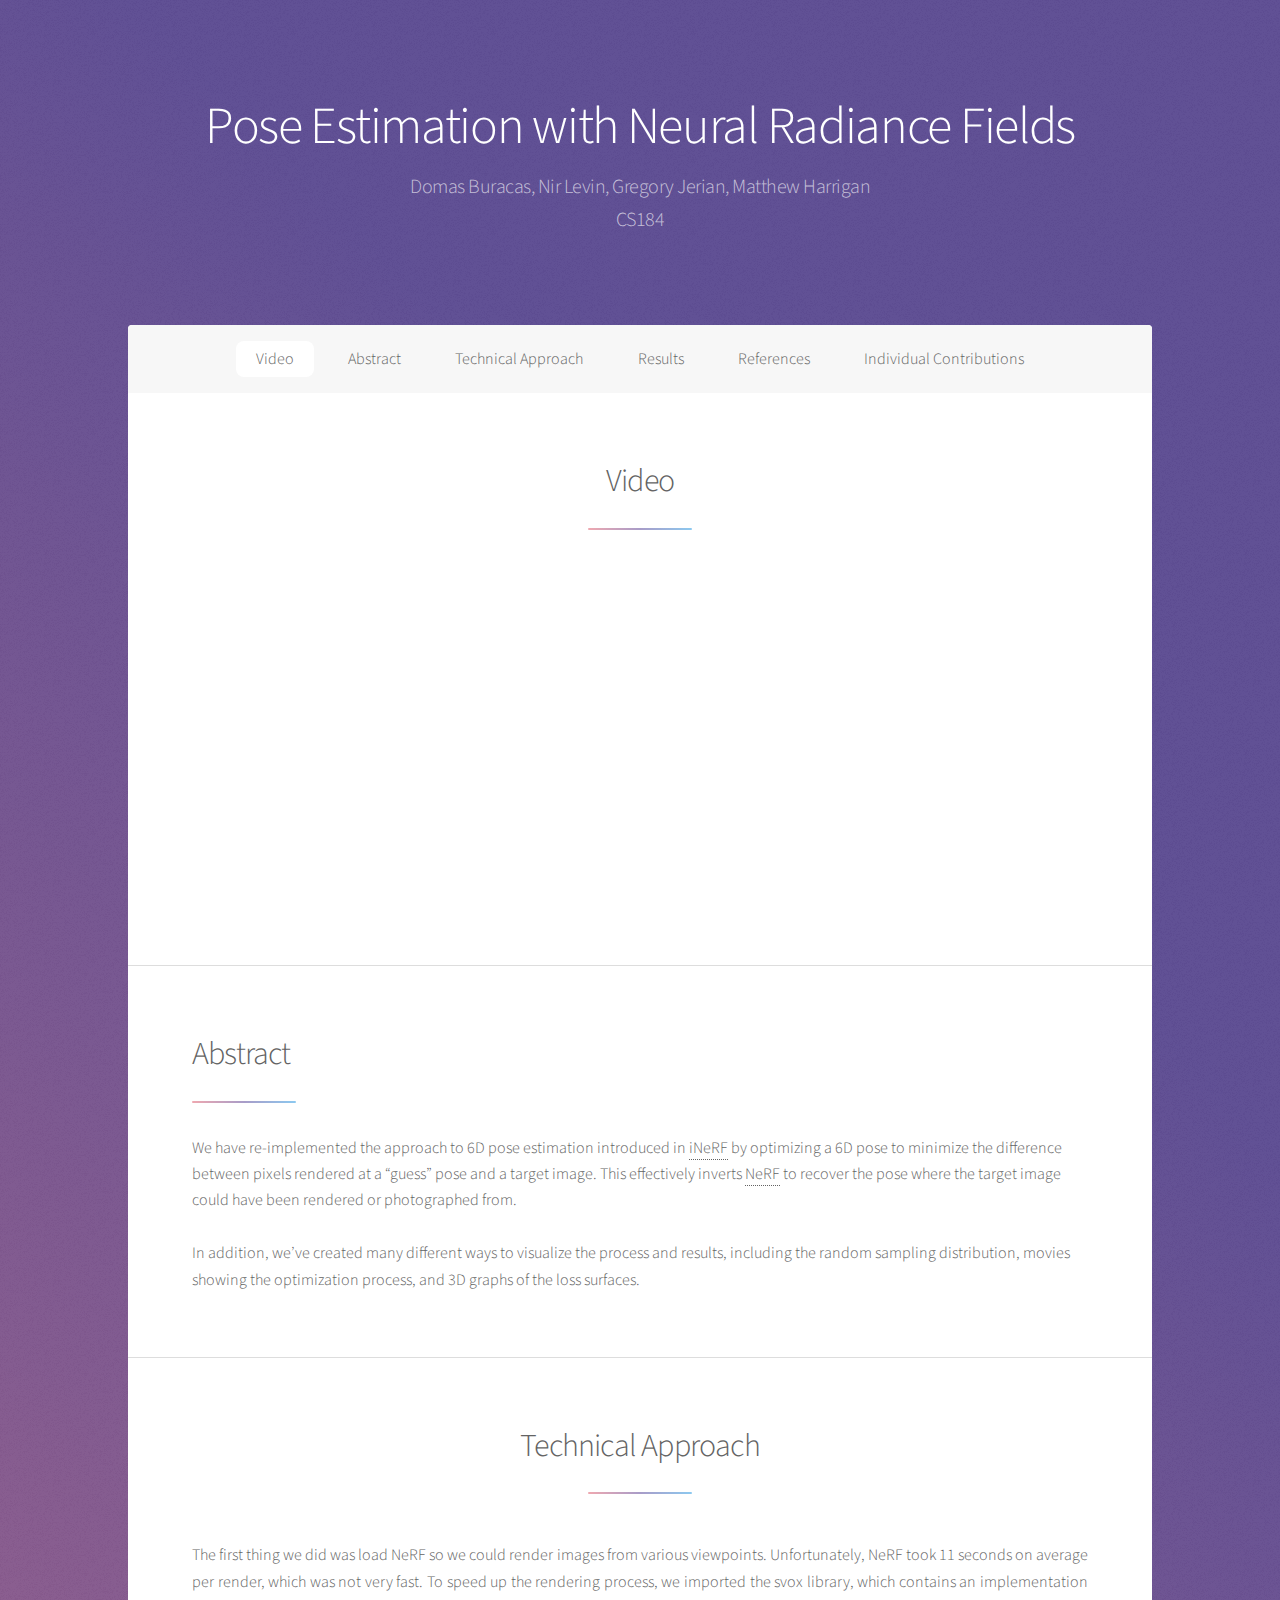
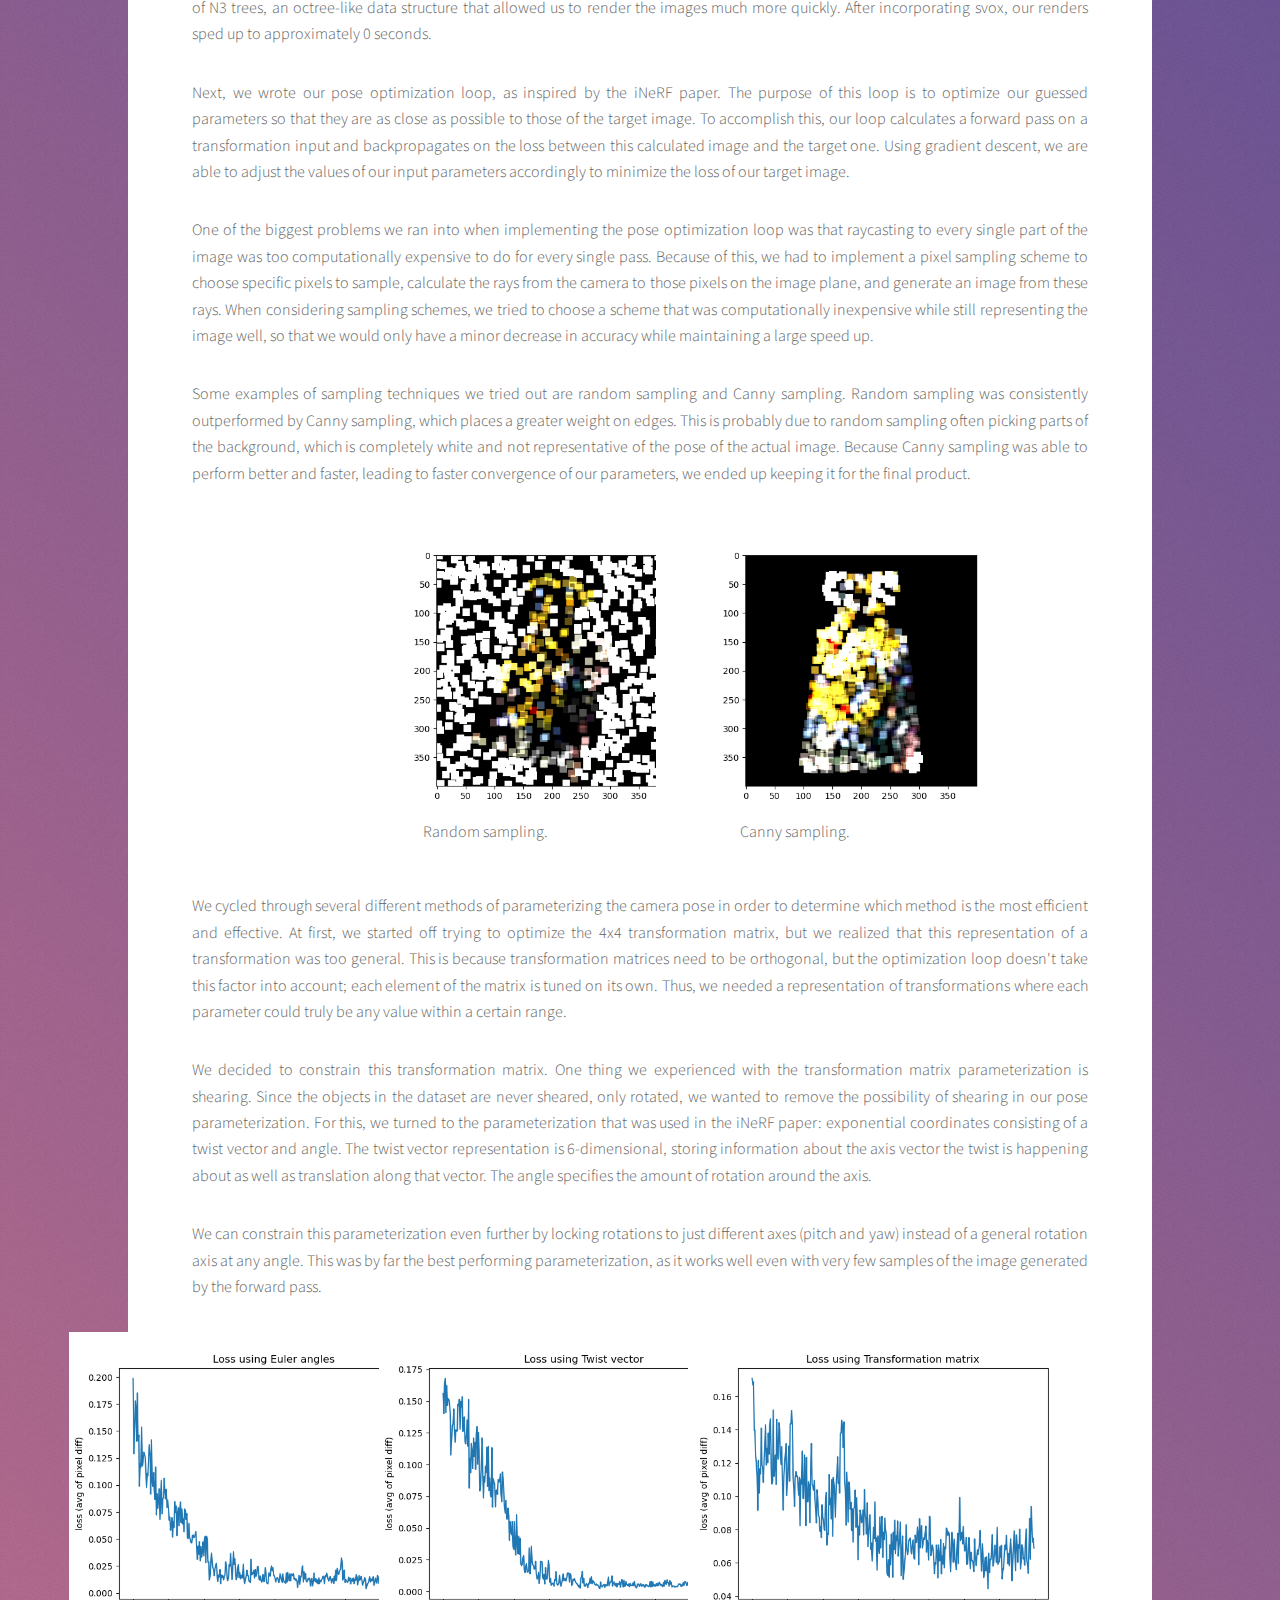
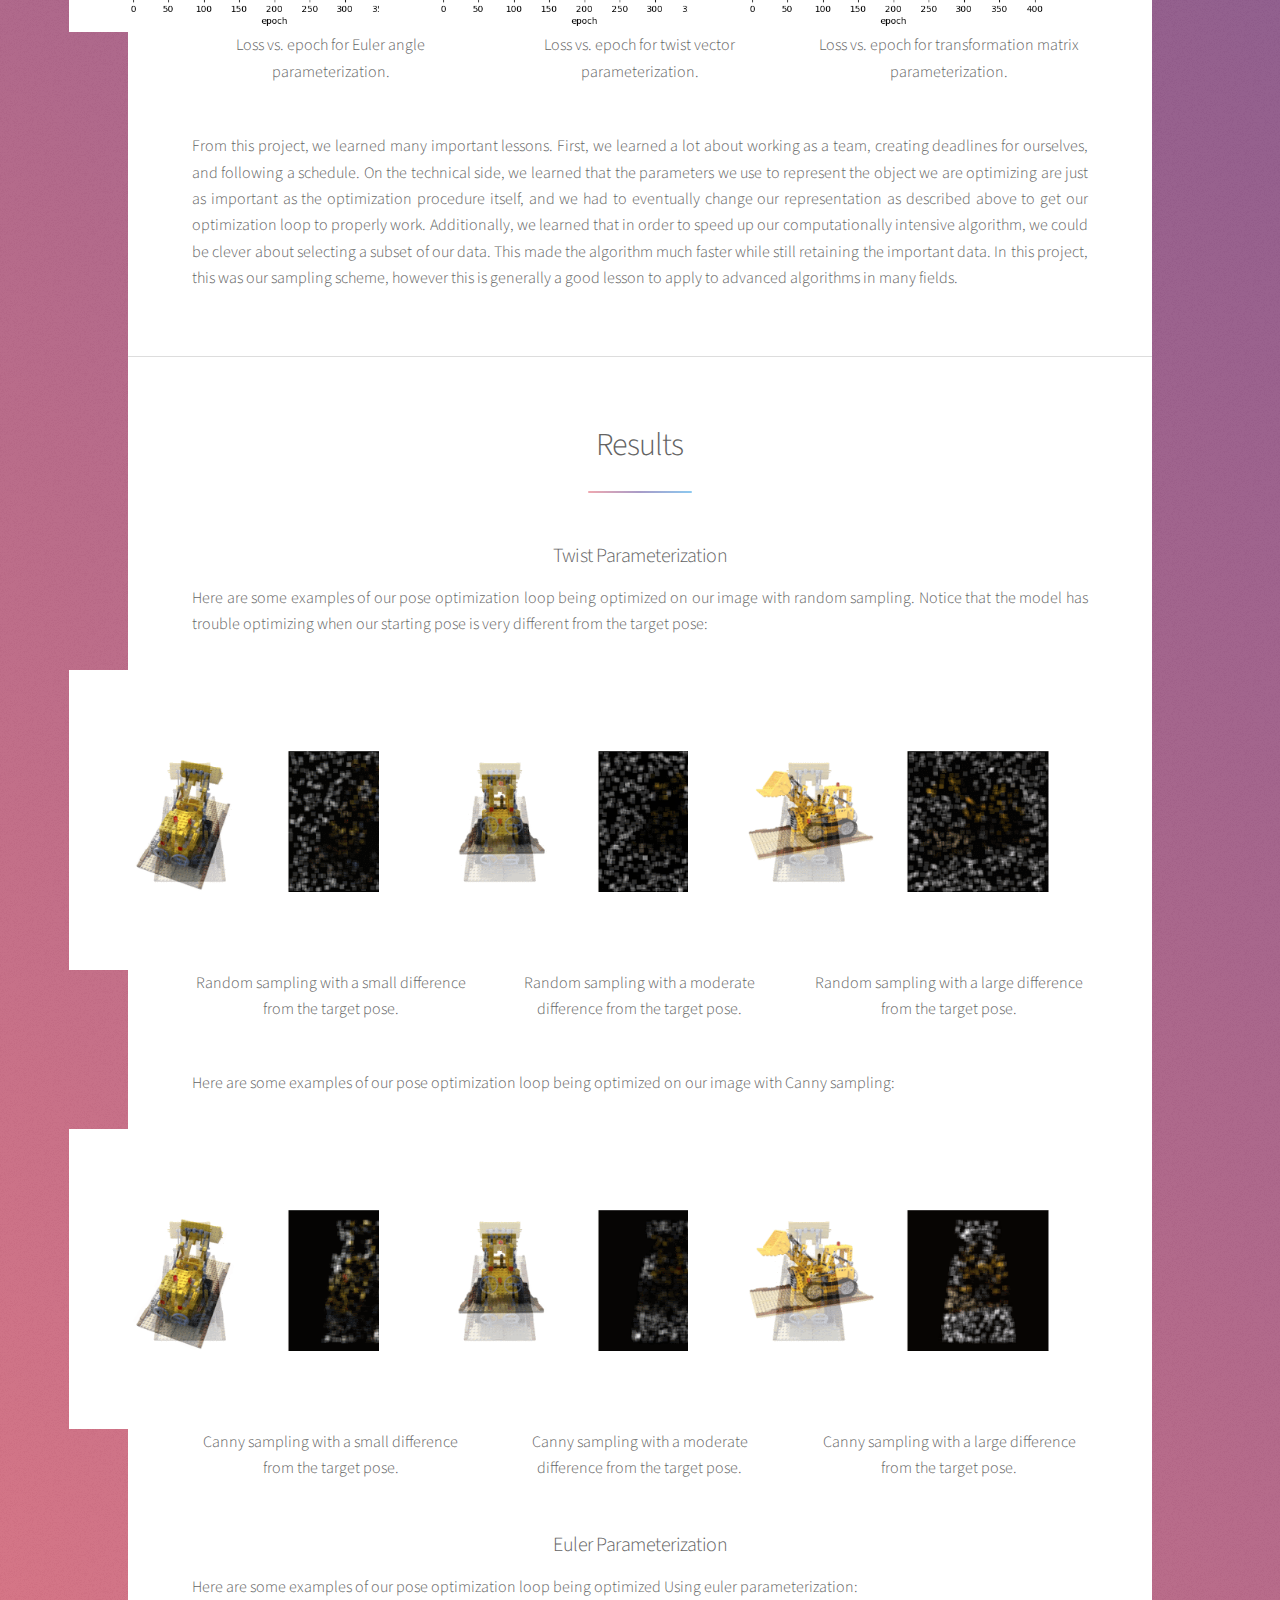
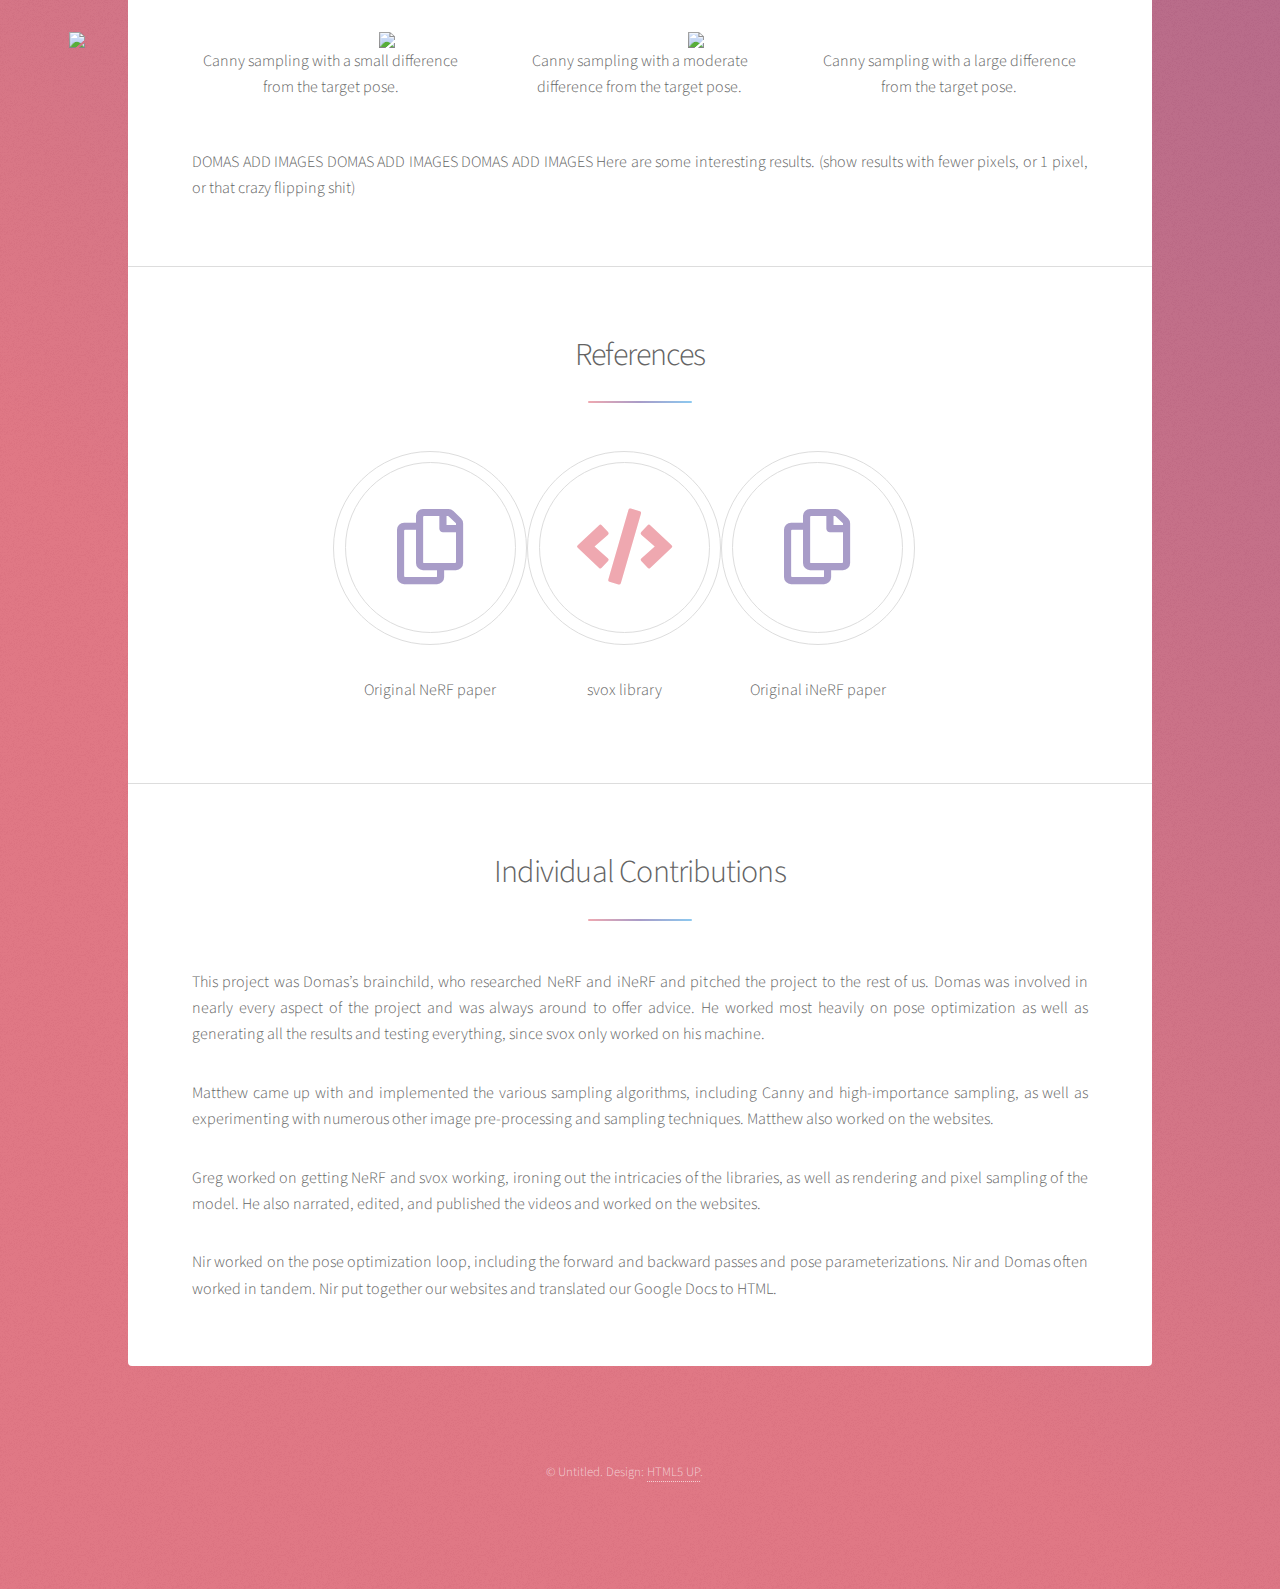
==== commit 3400e80a: "euler param template" ====
--- a/docs/index.html
+++ b/docs/index.html
@@ -172,9 +172,9 @@
 
 								<p class="content">
 									From this project, we learned many important lessons. First, we learned a lot about
-                                    working as a team, creating deadlines for ourselves, and following a schedule.
-                                    On the technical side, we learned that the parameters we use to represent the object 
-                                    we are optimizing are just as
+                  working as a team, creating deadlines for ourselves, and following a schedule.
+                  On the technical side, we learned that the parameters we use to represent the object 
+                  we are optimizing are just as
 									important as the optimization procedure itself, and we had to eventually change
 									our representation as described above to get our optimization
 									loop to properly work. Additionally, we learned that in order to speed up our
@@ -192,7 +192,7 @@
 									<h2>Results</h2>
 								</header>
 
-                                <h3>Twist Parameterization</h2>
+                <h3>Twist Parameterization</h2>
 								<p class="content">
 									Here are some examples of our pose optimization loop being optimized on our image
 									with random sampling. Notice that the model has trouble optimizing when our
@@ -233,6 +233,26 @@
 									</li>
 								</ul>
 
+                <h3>Euler Parameterization</h2>
+                <p class="content">
+                  Here are some examples of our pose optimization loop being optimized Using
+                  euler parameterization:
+                </p>
+
+                <ul class="features">
+                  <li>
+                    <img src="images/euler1.gif" align="right" width="400px" />
+                    <p>Canny sampling with a small difference from the target pose.</p>
+                  </li>
+                  <li>
+                    <img src="images/euler2.gif" align="right" width="400px" />
+                    <p>Canny sampling with a moderate difference from the target pose.</p>
+                  </li>
+                  <li>
+                    <img src="images/euler3.gif" align="right" width="400px" />
+                    <p>Canny sampling with a large difference from the target pose.</p>
+                  </li>
+                </ul>
 
 
 								<p class="content">
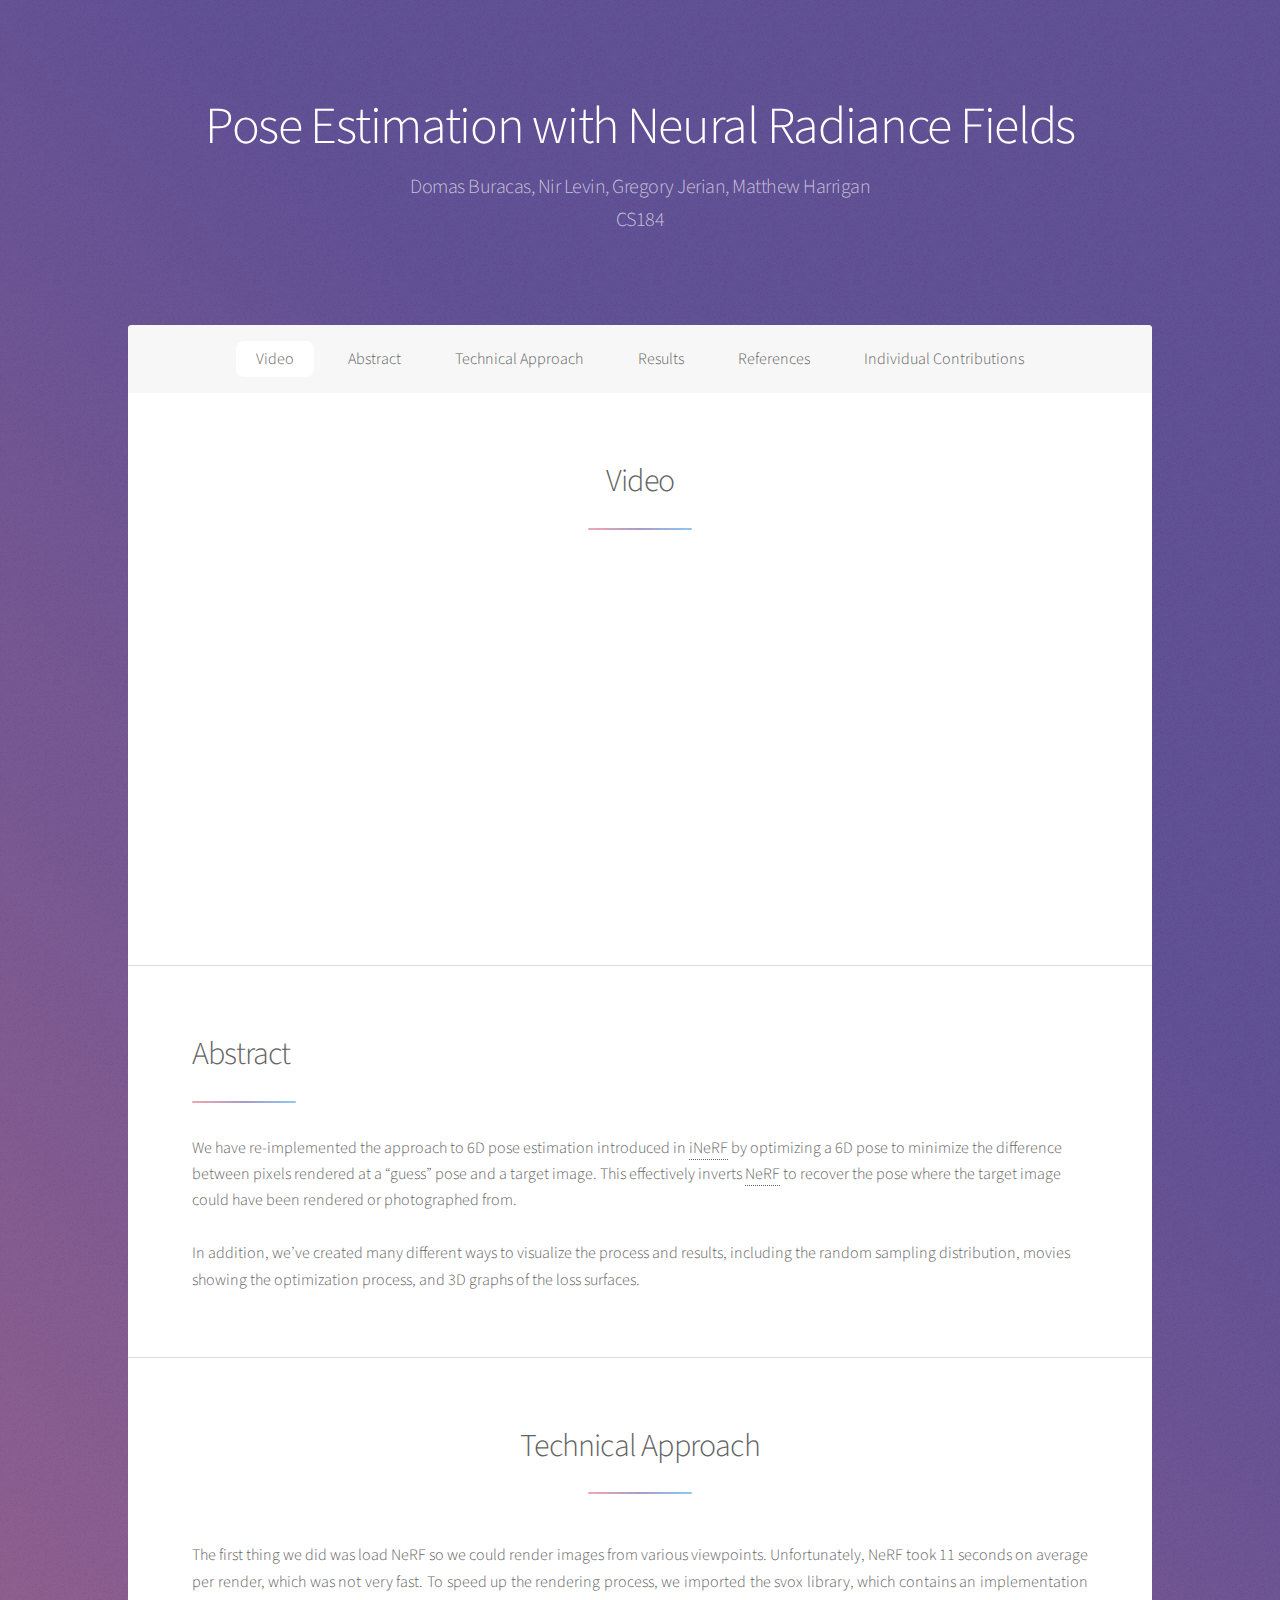
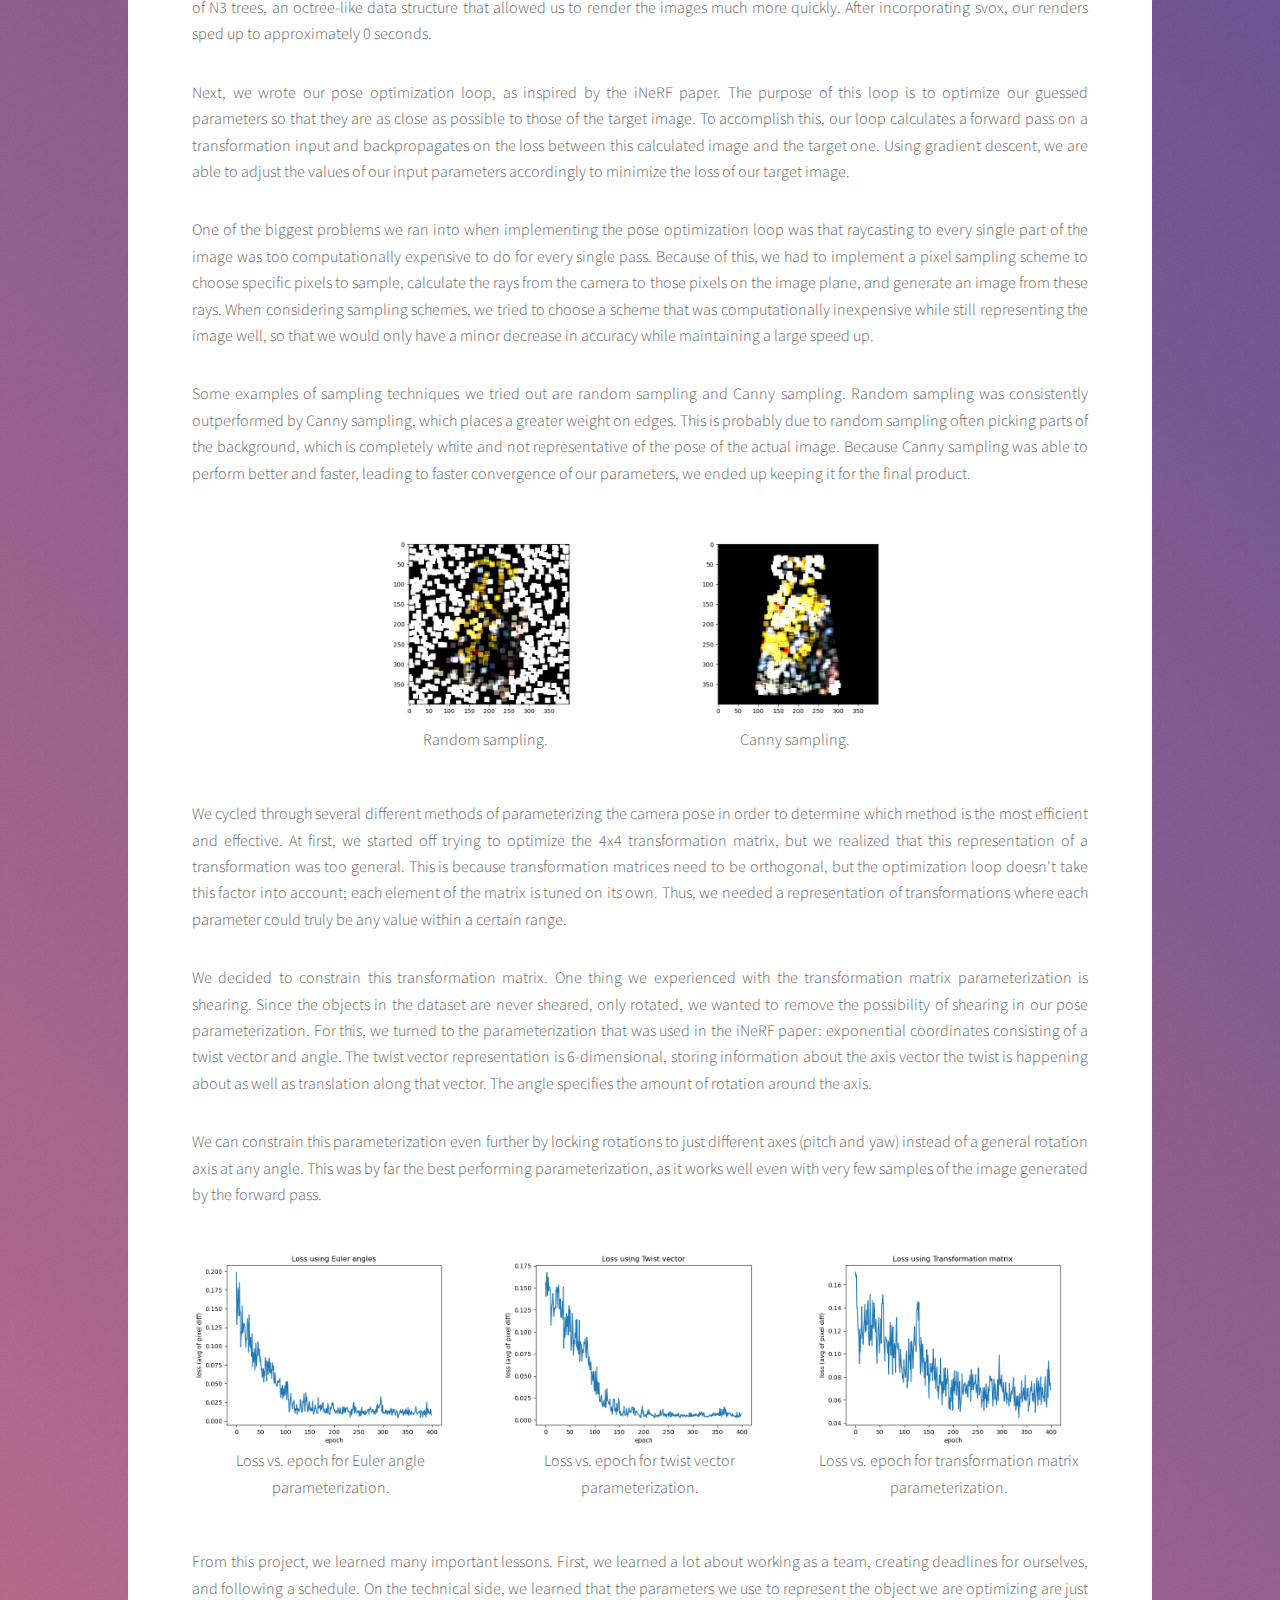
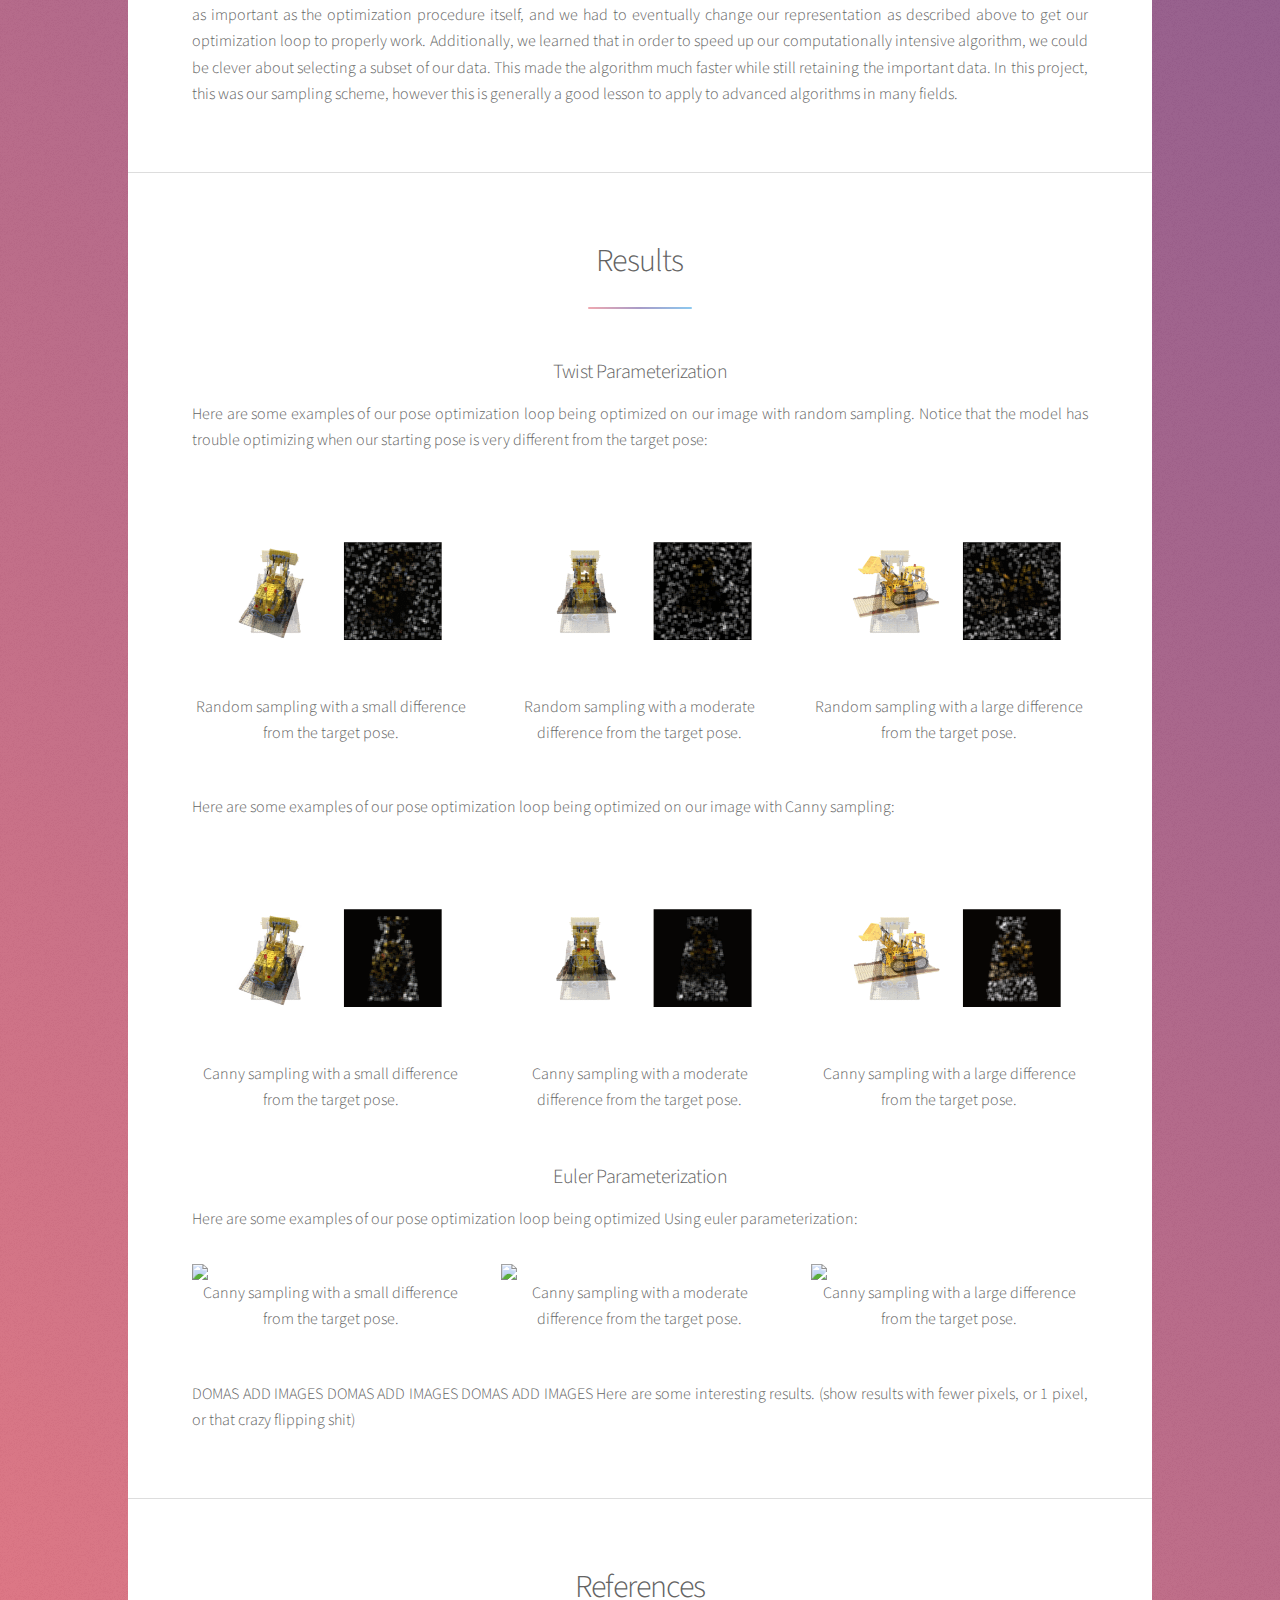
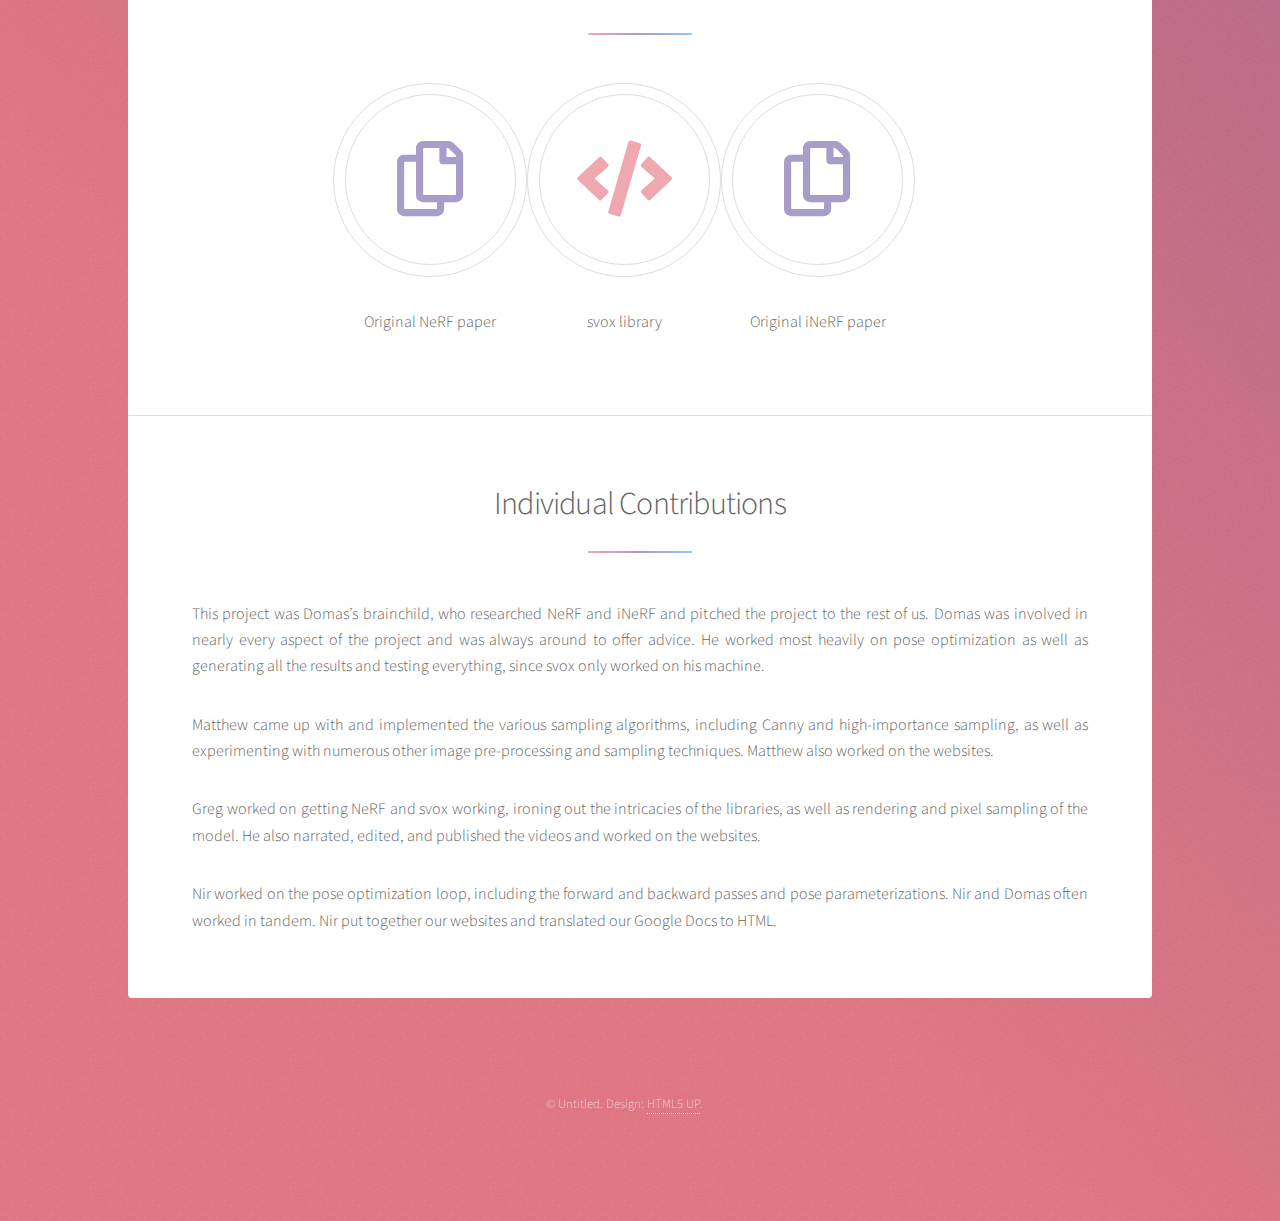
==== commit feeb64de: "fixed all the images" ====
--- a/docs/index.html
+++ b/docs/index.html
@@ -117,11 +117,11 @@
 
 								<ul class="features">
 									<li>
-										<img src="images/random_sampling.png" align="left" width="400px" />
+										<img src="images/random_sampling.png" class="centeredimg" width="400px" />
 										<p>Random sampling.</p>
 									</li>
 									<li>
-										<img src="images/canny_sampling.png" align="left" width="400px" />
+										<img src="images/canny_sampling.png" class="centeredimg" width="400px" />
 										<p>Canny sampling.</p>
 									</li>
 								</ul>
@@ -157,15 +157,15 @@
 
                                 <ul class="features">
 									<li>
-										<img src="images/loss_euler.png" align="right" width="400px" />
+										<img src="images/loss_euler.png" class="centeredimg" width="400px" />
 										<p>Loss vs. epoch for Euler angle parameterization.</p>
 									</li>
 									<li>
-										<img src="images/loss_twist.png" align="right" width="400px" />
+										<img src="images/loss_twist.png" class="centeredimg" width="400px" />
 										<p>Loss vs. epoch for twist vector parameterization.</p>
 									</li>
 									<li>
-										<img src="images/loss_transformation.png" align="right" width="400px" />
+										<img src="images/loss_transformation.png" class="centeredimg" width="400px" />
 										<p>Loss vs. epoch for transformation matrix parameterization.</p>
 									</li>
 								</ul>
@@ -200,15 +200,15 @@
 								</p>
 								<ul class="features">
 									<li>
-										<img src="images/rand1.gif" align="right" width="400px" />
+										<img src="images/rand1.gif" class="centeredimg" width="400px" />
 										<p>Random sampling with a small difference from the target pose.</p>
 									</li>
 									<li>
-										<img src="images/rand2.gif" align="right" width="400px" />
+										<img src="images/rand2.gif" class="centeredimg" width="400px" />
 										<p>Random sampling with a moderate difference from the target pose.</p>
 									</li>
 									<li>
-										<img src="images/rand3.gif" align="right" width="400px" />
+										<img src="images/rand3.gif" class="centeredimg" width="400px" />
 										<p>Random sampling with a large difference from the target pose.</p>
 									</li>
 								</ul>
@@ -220,15 +220,15 @@
 
 								<ul class="features">
 									<li>
-										<img src="images/canny1.gif" align="right" width="400px" />
+										<img src="images/canny1.gif" class="centeredimg" width="400px" />
 										<p>Canny sampling with a small difference from the target pose.</p>
 									</li>
 									<li>
-										<img src="images/canny2.gif" align="right" width="400px" />
+										<img src="images/canny2.gif" class="centeredimg" width="400px" />
 										<p>Canny sampling with a moderate difference from the target pose.</p>
 									</li>
 									<li>
-										<img src="images/canny3.gif" align="right" width="400px" />
+										<img src="images/canny3.gif" class="centeredimg" width="400px" />
 										<p>Canny sampling with a large difference from the target pose.</p>
 									</li>
 								</ul>
@@ -241,15 +241,15 @@
 
                 <ul class="features">
                   <li>
-                    <img src="images/euler1.gif" align="right" width="400px" />
+                    <img src="images/euler1.gif" class="centeredimg" width="400px" />
                     <p>Canny sampling with a small difference from the target pose.</p>
                   </li>
                   <li>
-                    <img src="images/euler2.gif" align="right" width="400px" />
+                    <img src="images/euler2.gif" class="centeredimg" width="400px" />
                     <p>Canny sampling with a moderate difference from the target pose.</p>
                   </li>
                   <li>
-                    <img src="images/euler3.gif" align="right" width="400px" />
+                    <img src="images/euler3.gif" class="centeredimg" width="400px" />
                     <p>Canny sampling with a large difference from the target pose.</p>
                   </li>
                 </ul>
--- a/docs/assets/css/main.css
+++ b/docs/assets/css/main.css
@@ -3787,4 +3787,11 @@
 .underlineless a {
 	border-bottom-color: white;
 	text-decoration: none;
-}+}
+
+.centeredimg {
+	display: block;
+	margin-left: auto;
+	margin-right: auto;
+	width: 100%;
+  }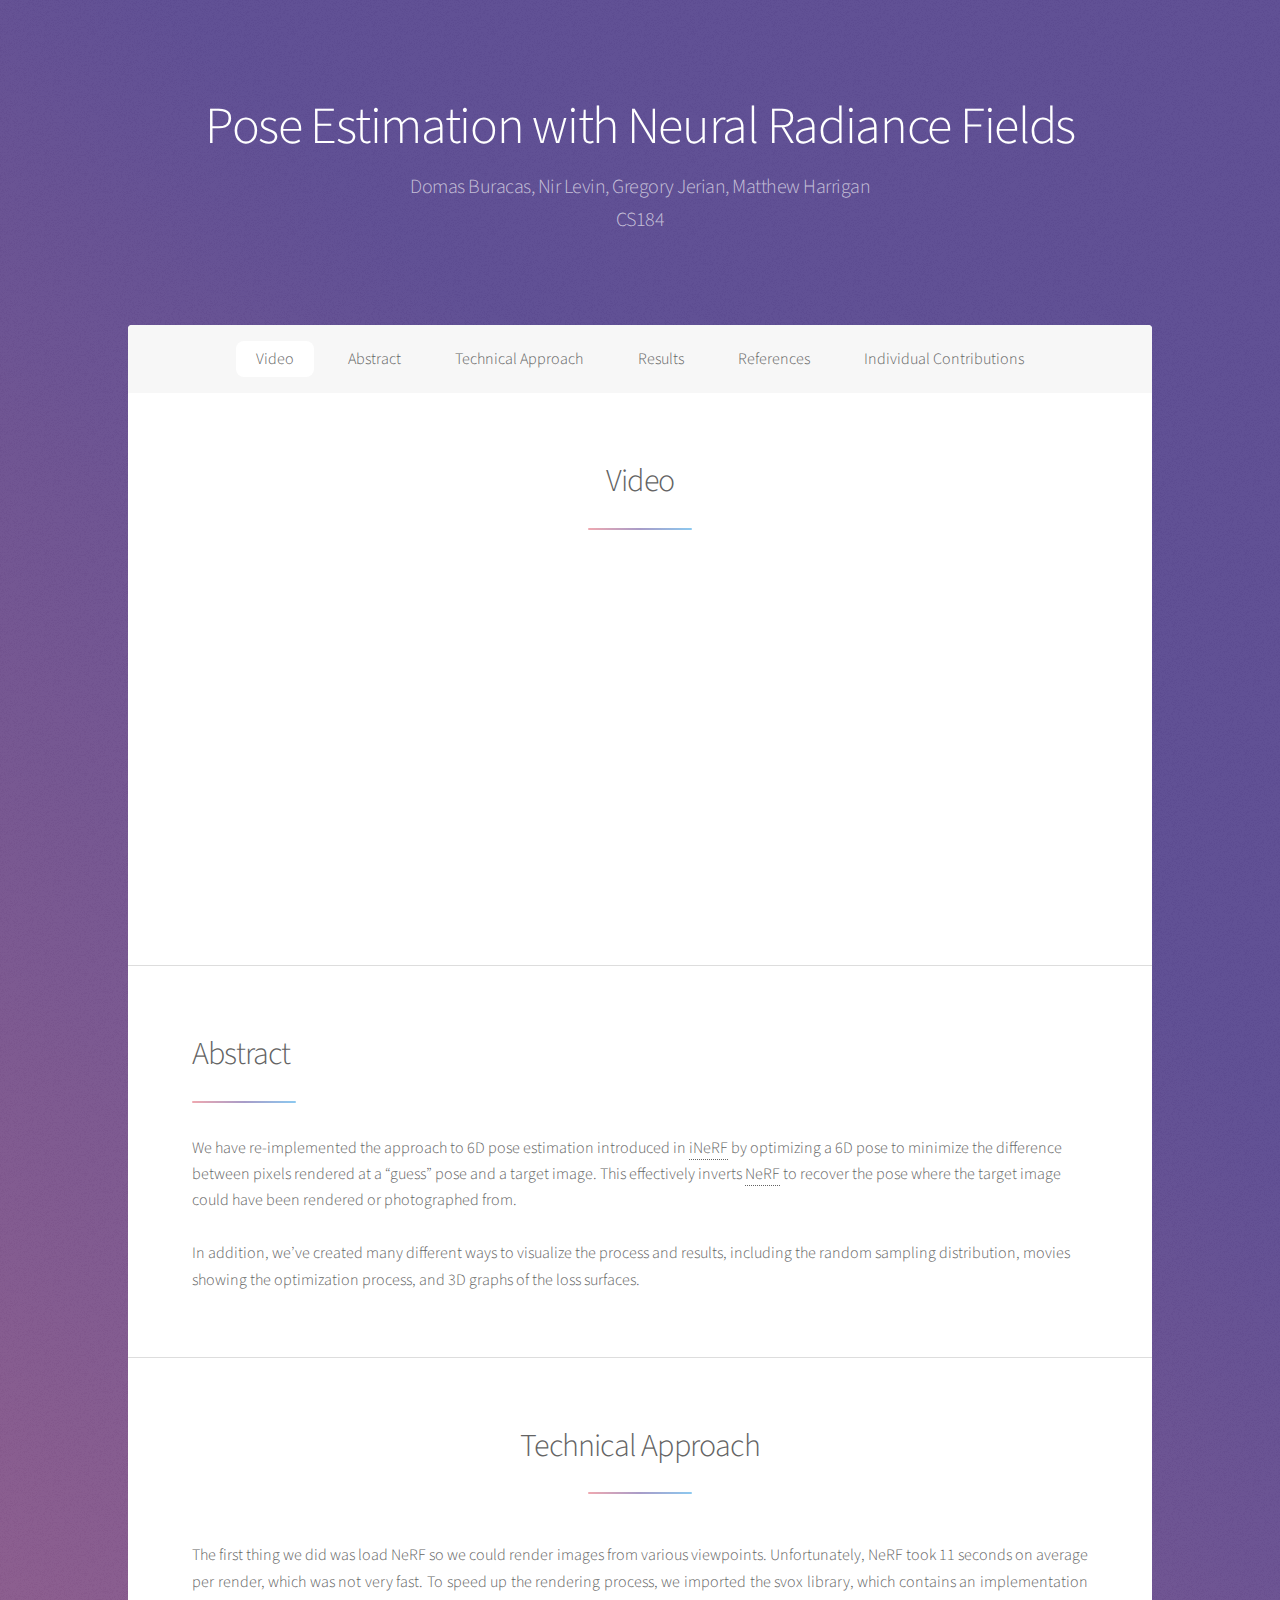
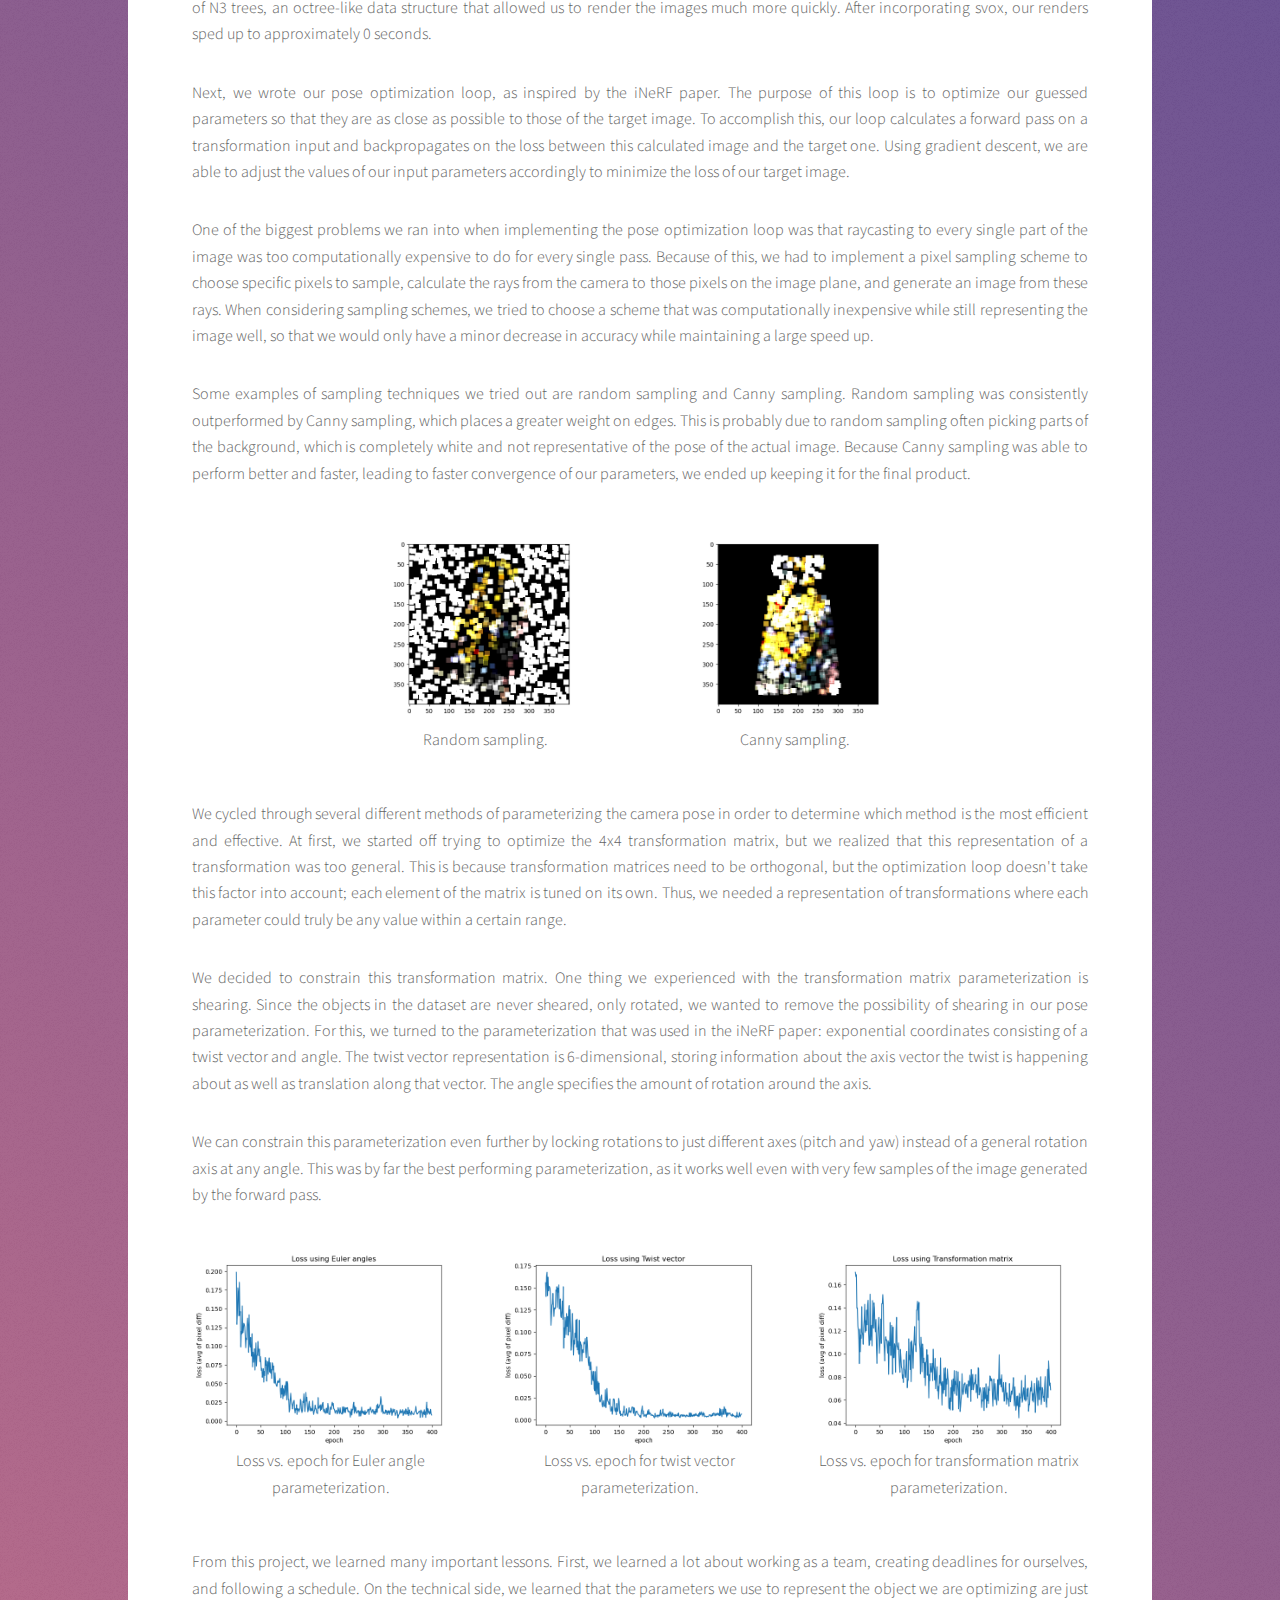
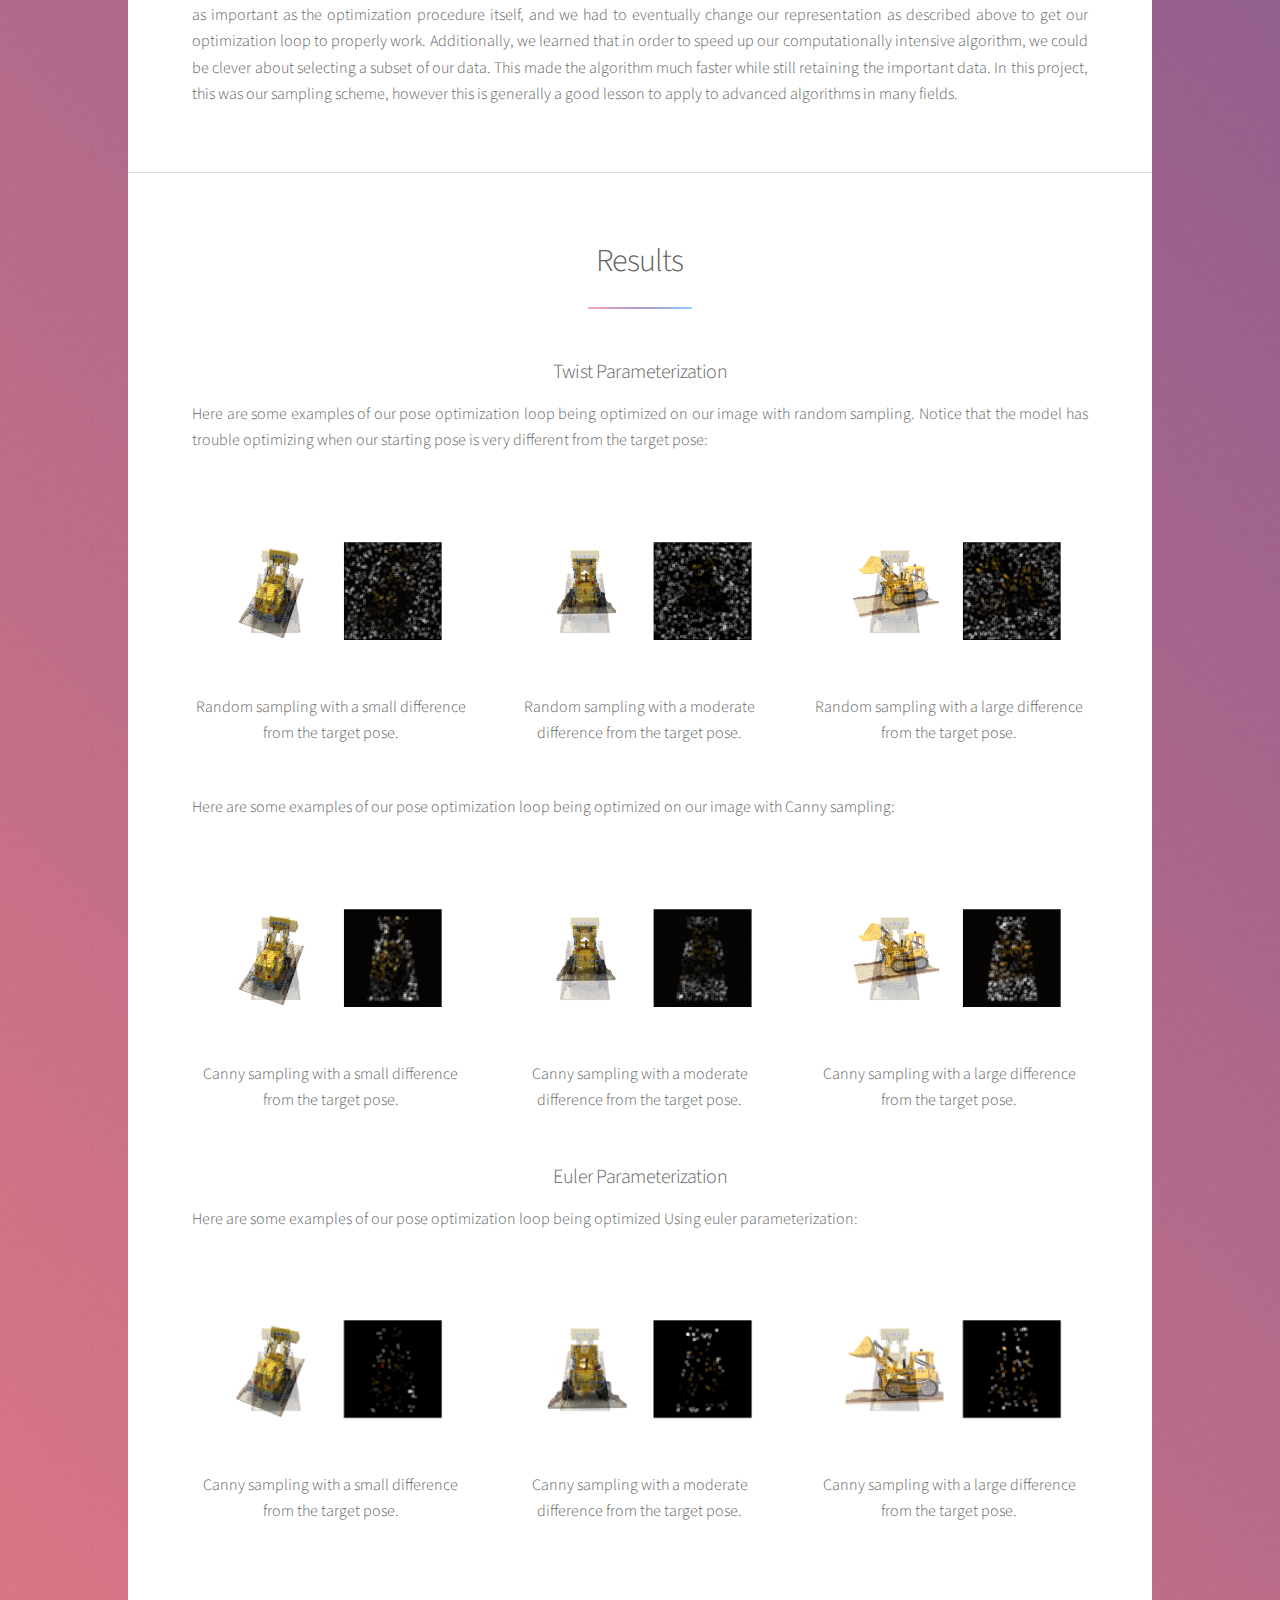
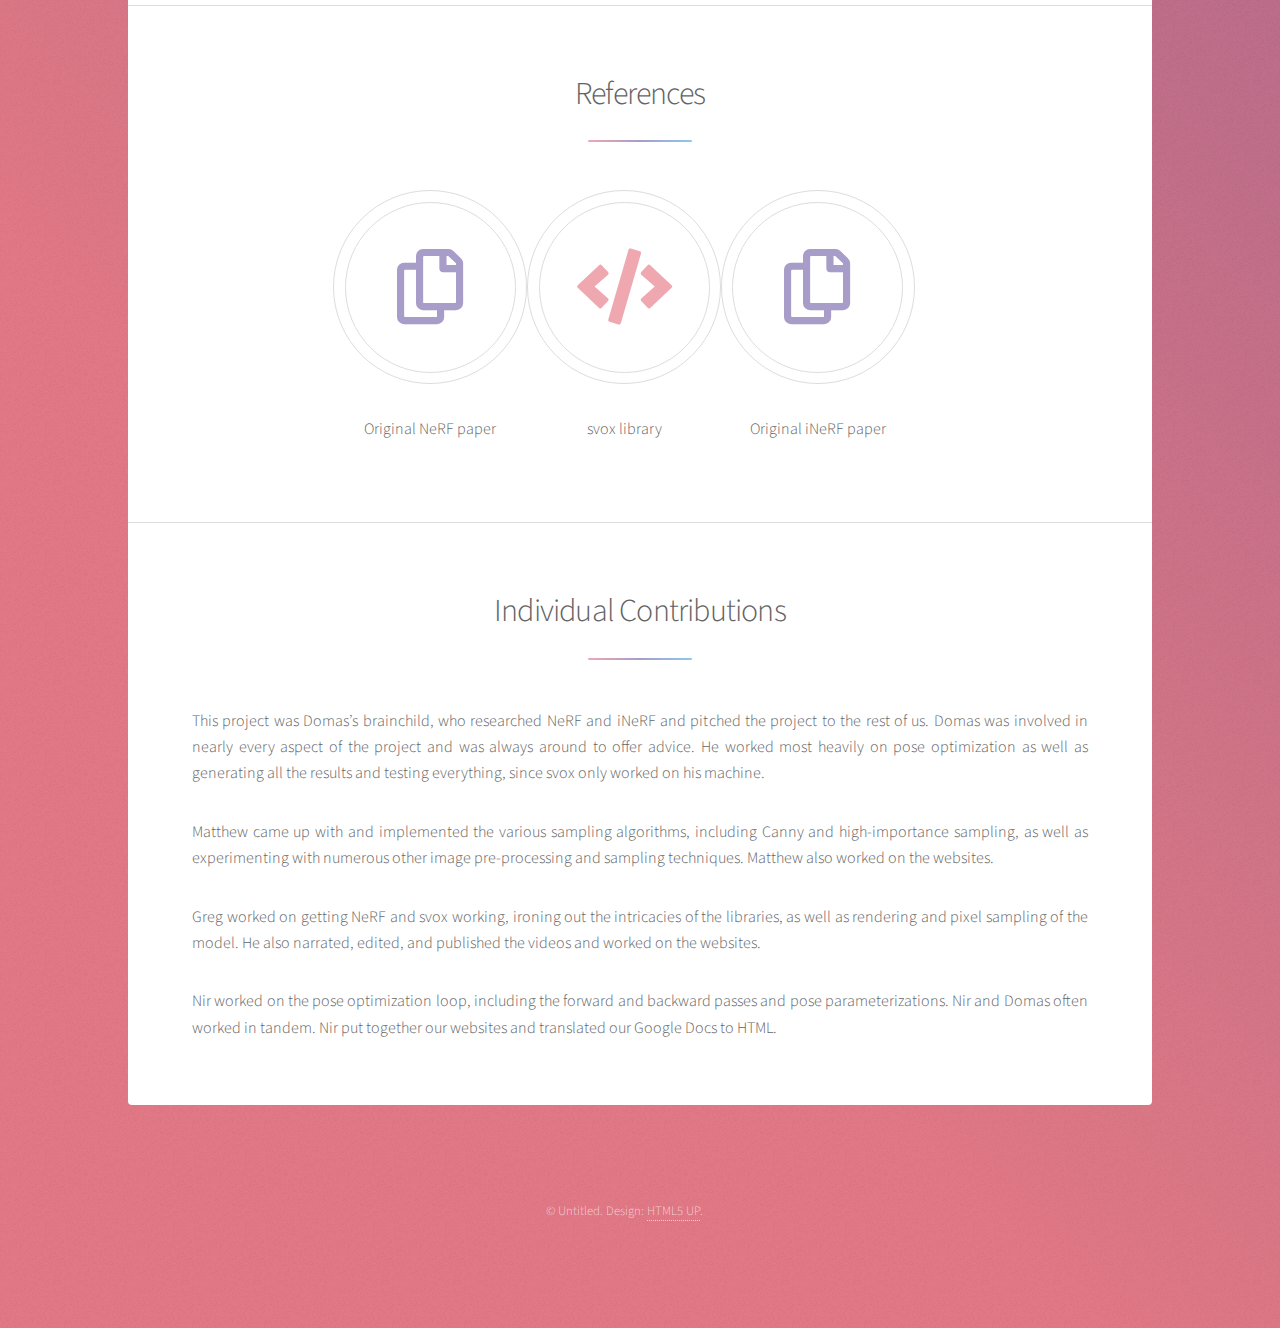
==== commit 30476f76: "euler param images" ====
--- a/docs/index.html
+++ b/docs/index.html
@@ -253,15 +253,6 @@
                     <p>Canny sampling with a large difference from the target pose.</p>
                   </li>
                 </ul>
-
-
-								<p class="content">
-									DOMAS ADD IMAGES
-									DOMAS ADD IMAGES
-									DOMAS ADD IMAGES
-									Here are some interesting results. (show results with fewer pixels, or
-									1 pixel, or that crazy flipping shit)
-								</p>
 
 							</section>
 
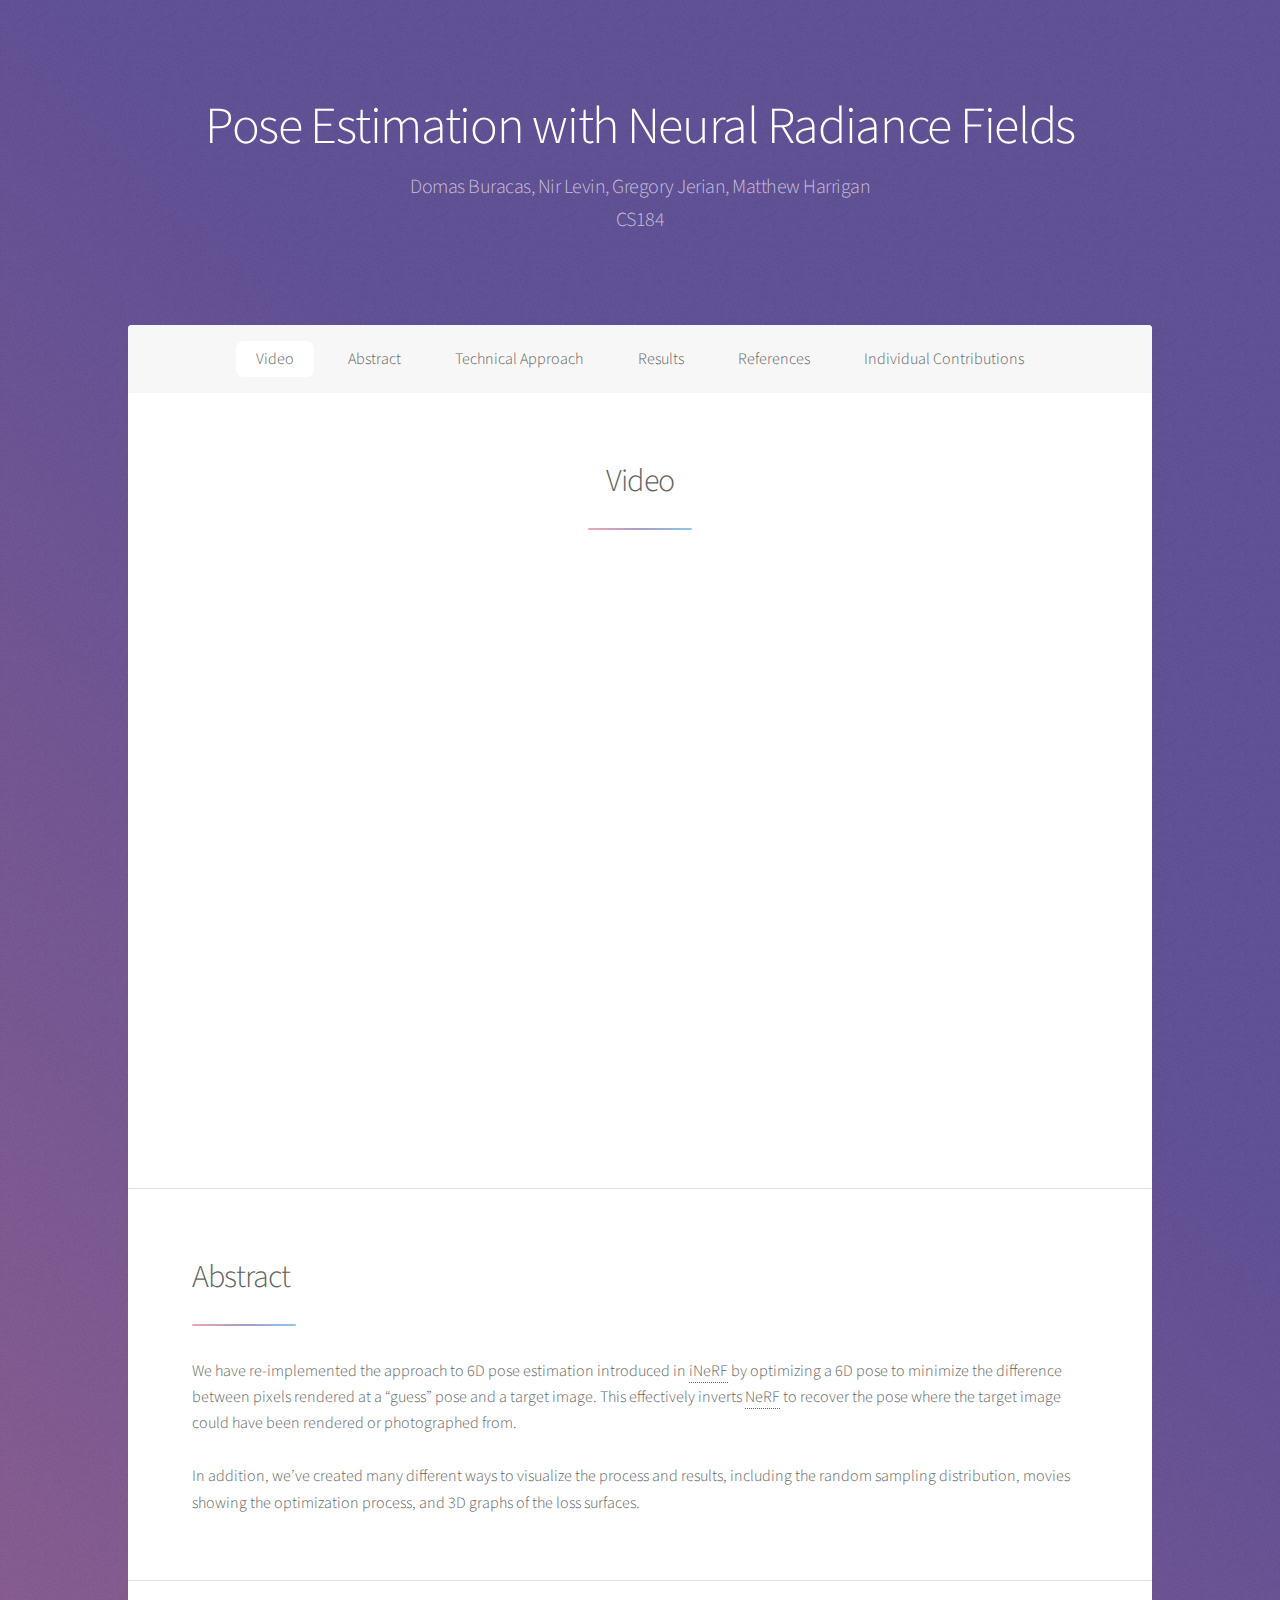
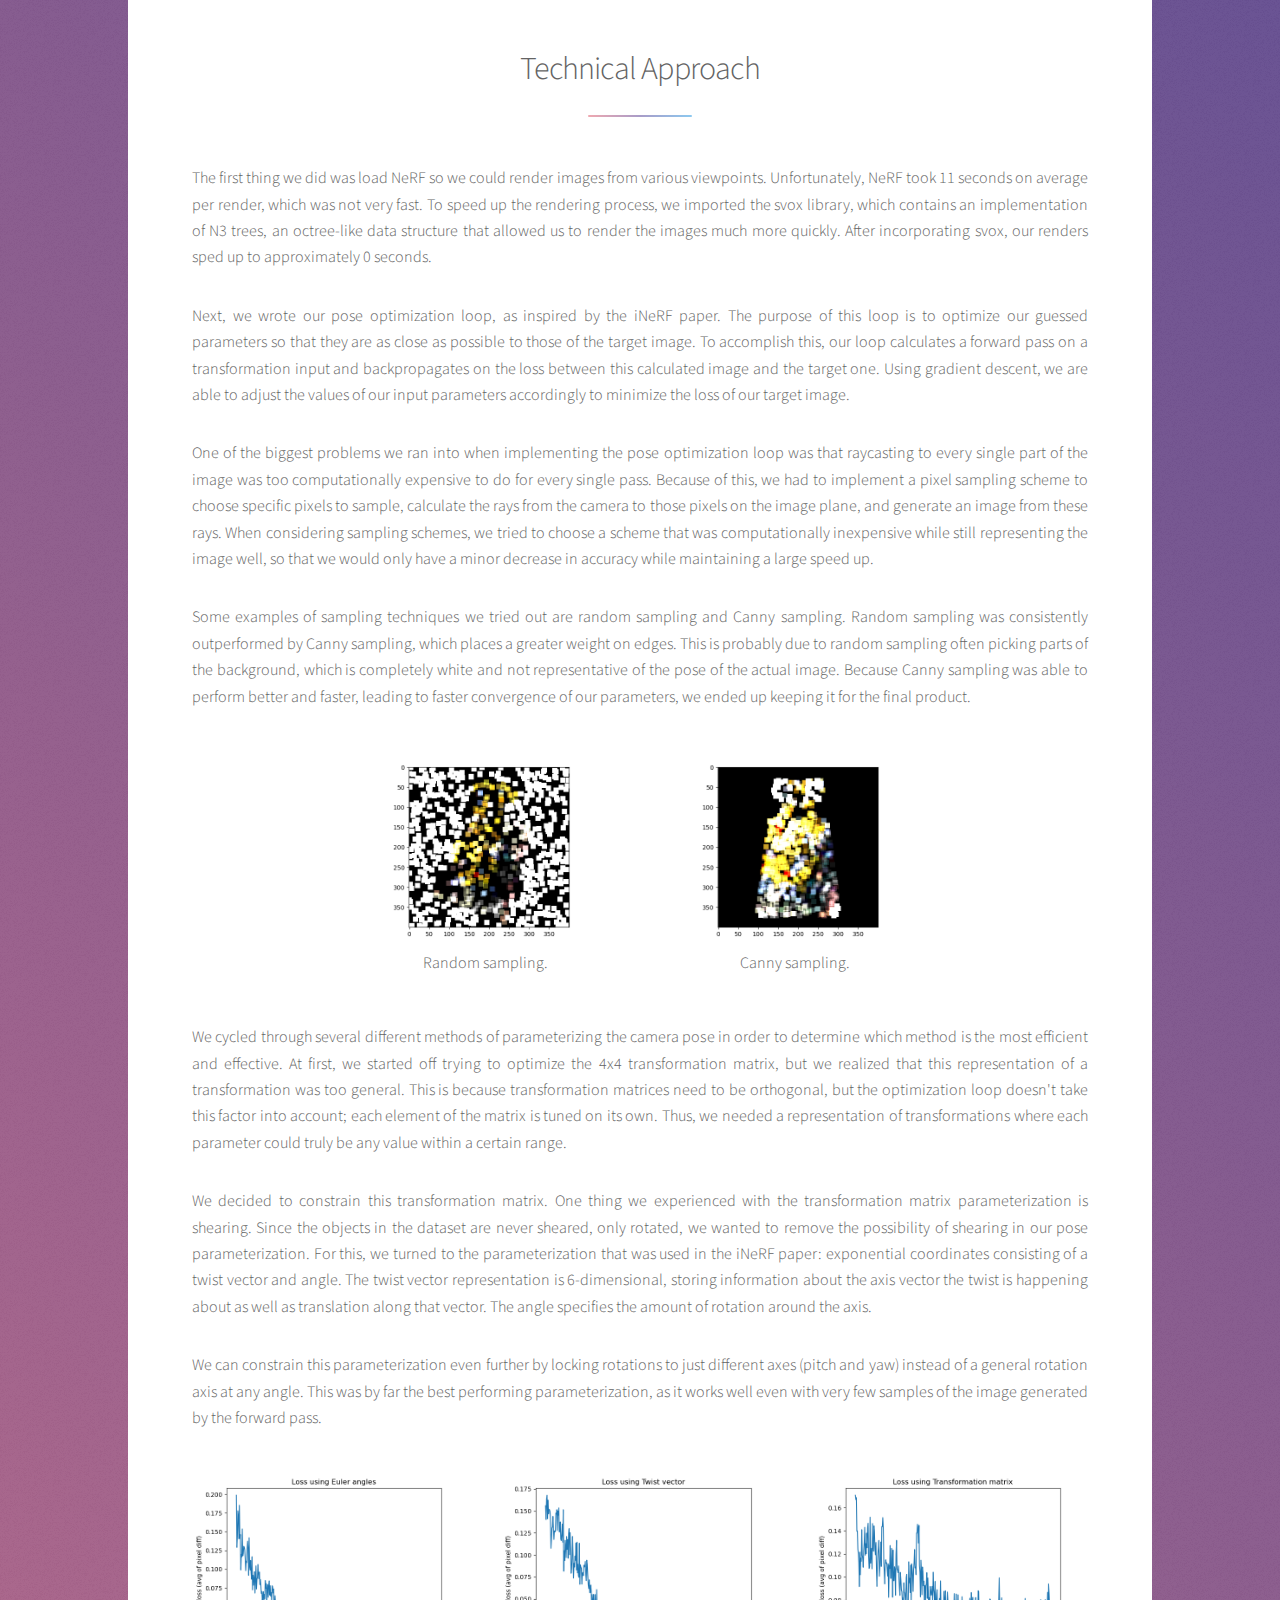
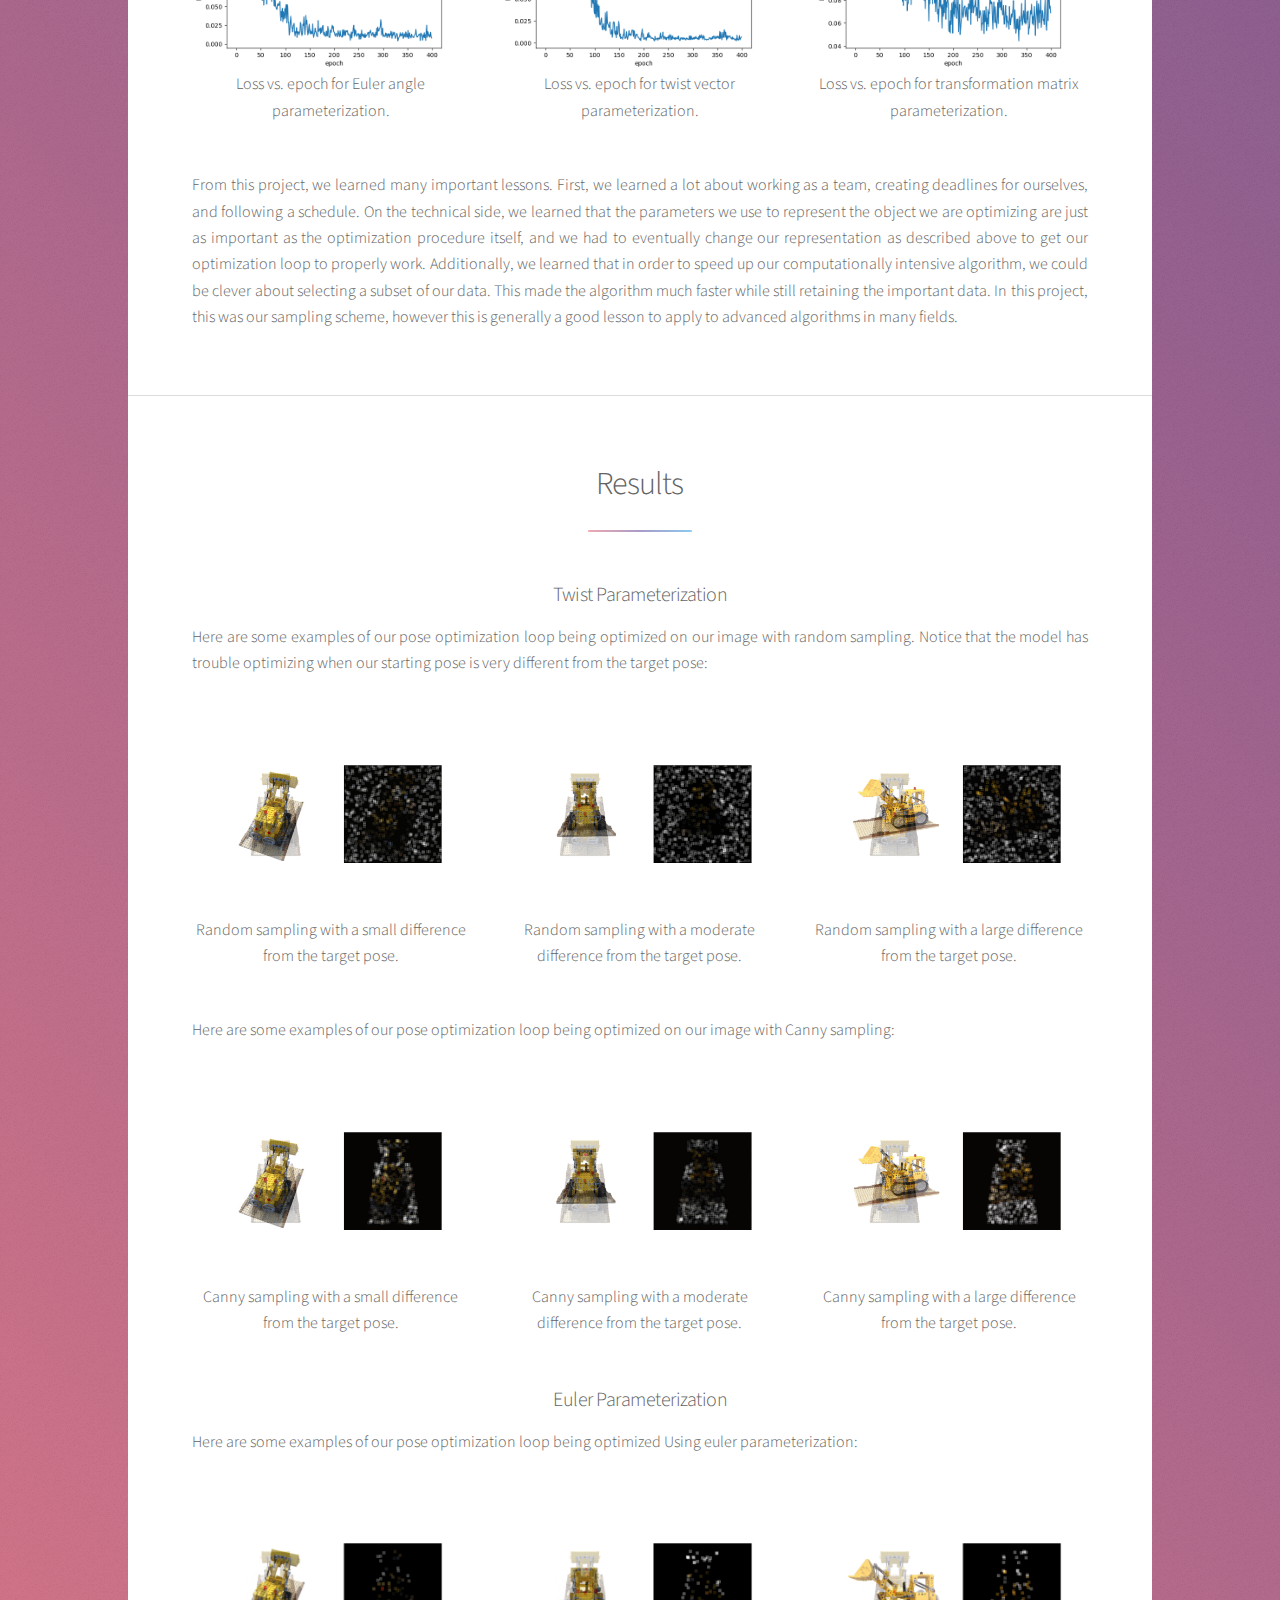
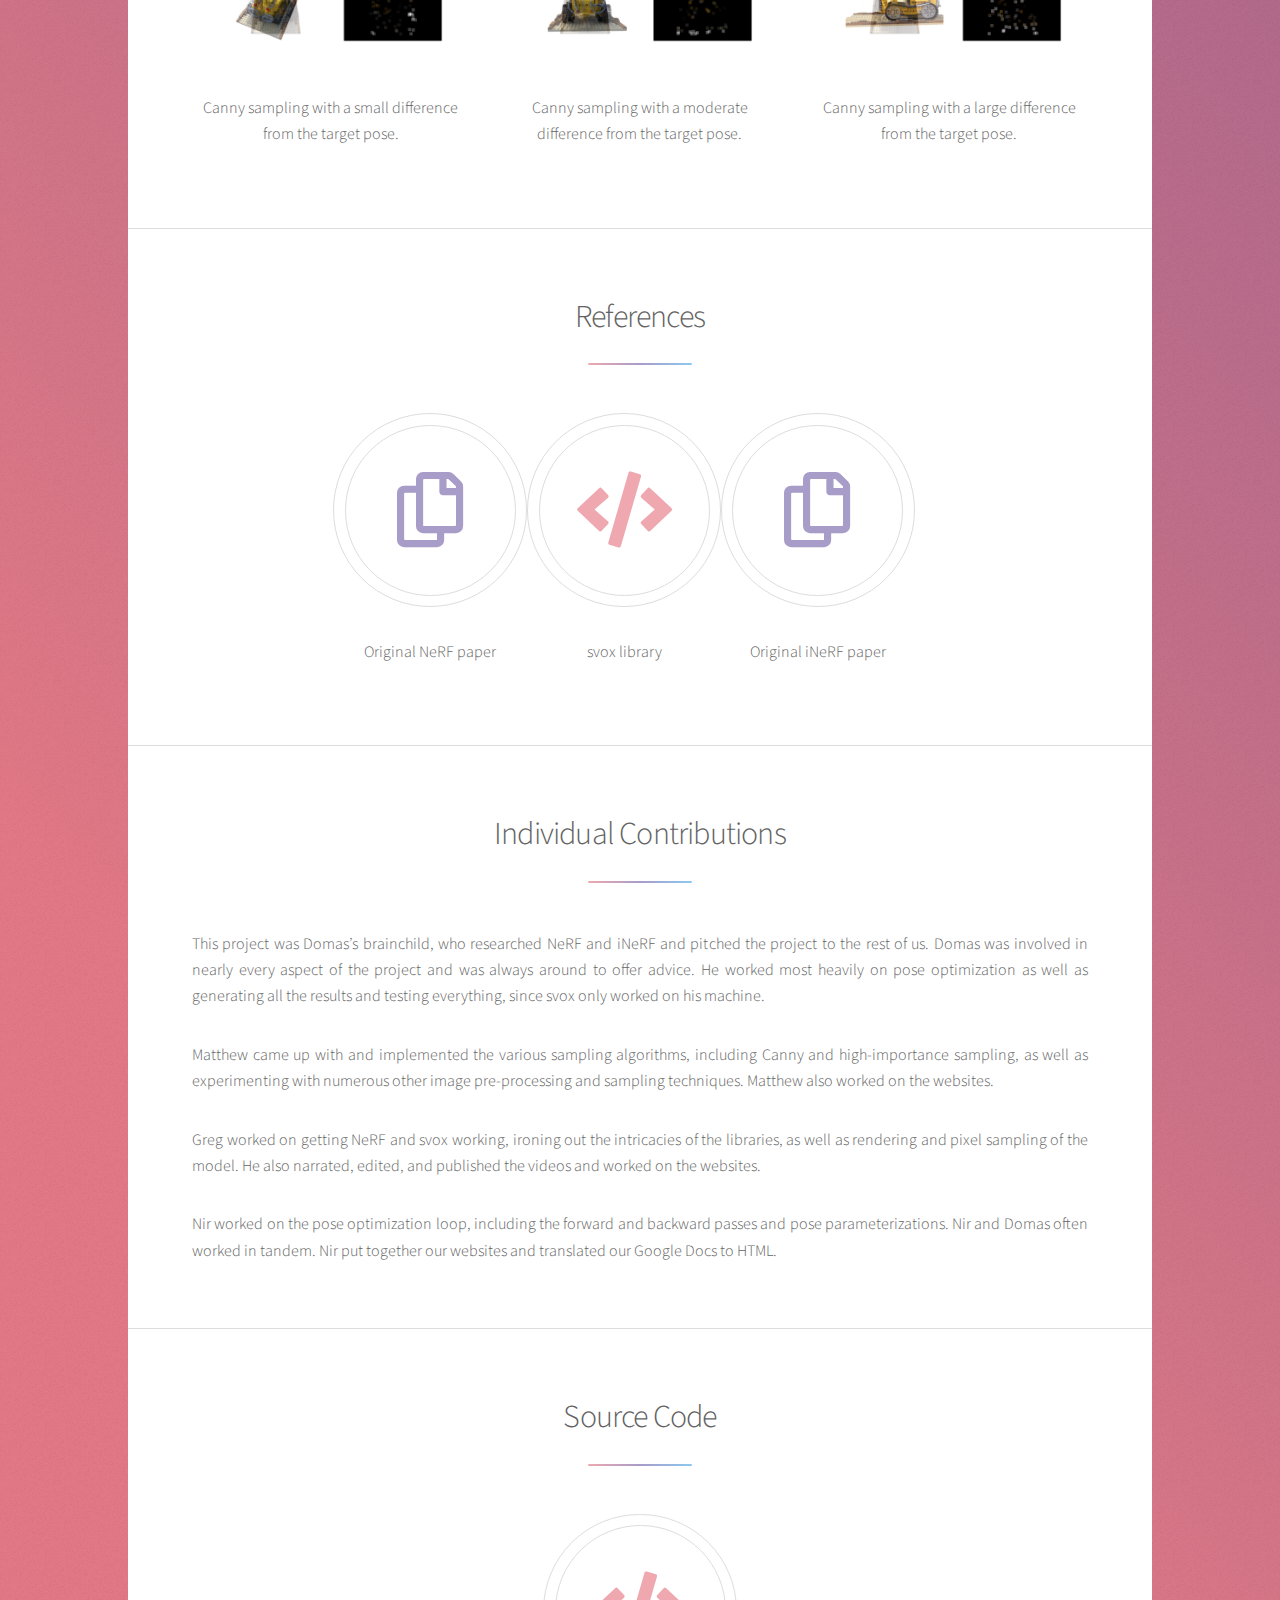
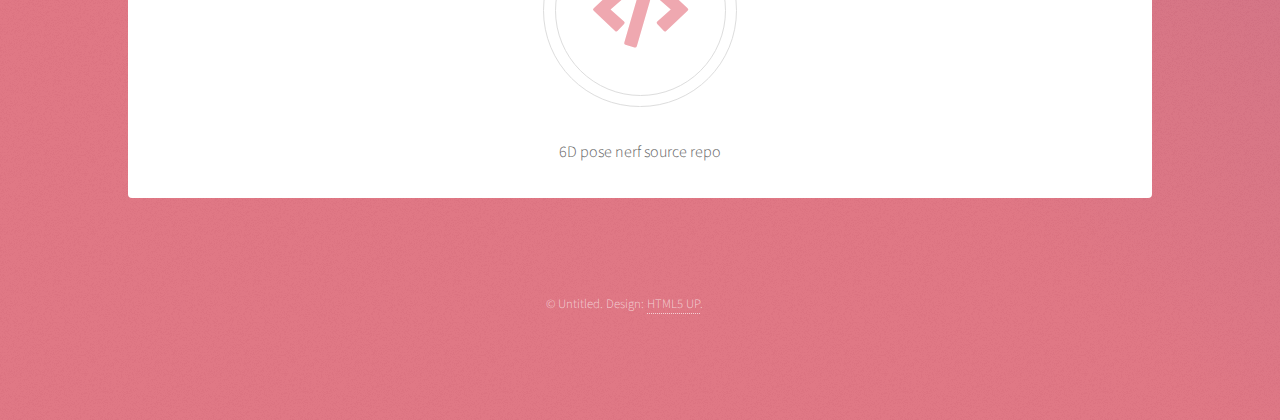
==== commit 40f1e0a7: "done? I hope?" ====
--- a/docs/index.html
+++ b/docs/index.html
@@ -40,10 +40,10 @@
 							<section id="video" class="main special">
 								<header class="major">
 									<h2>Video</h2>
-									<iframe width="560" height="315" src="https://www.youtube.com/embed/zq72I35PUNw"
-											title="YouTube video player" frameborder="0" allow="accelerometer; autoplay;
-											clipboard-write; encrypted-media; gyroscope; picture-in-picture"
-											allowfullscreen></iframe>
+                  <iframe width="956" height="538" src="https://www.youtube.com/embed/CRN7SmklrSI"
+                    title="YouTube video player" frameborder="0" allow="accelerometer; autoplay; clipboard-write;
+                    encrypted-media; gyroscope; picture-in-picture" allowfullscreen>
+                  </iframe>
 								</header>
 								<footer class="major">
 								</footer>
@@ -315,7 +315,23 @@
 								websites and translated our Google Docs to HTML.
 							</p>
 						</section>
+
+            <section id="source" class="main special">
+              <header class="major">
+                <h2>Source Code</h2>
+              </header>
+              <div class="underlineless">
+                <a href=https://github.com/Axquaris/6DPoseNeRF>
+                  <span class="icon solid major style1 fa-code"></span>
+                  <br>
+                  6D pose nerf source repo
+                </a>
+              </div>
+            </section>
+
 					</div>
+
+          
 
 				<!-- Footer -->
 					<footer id="footer">
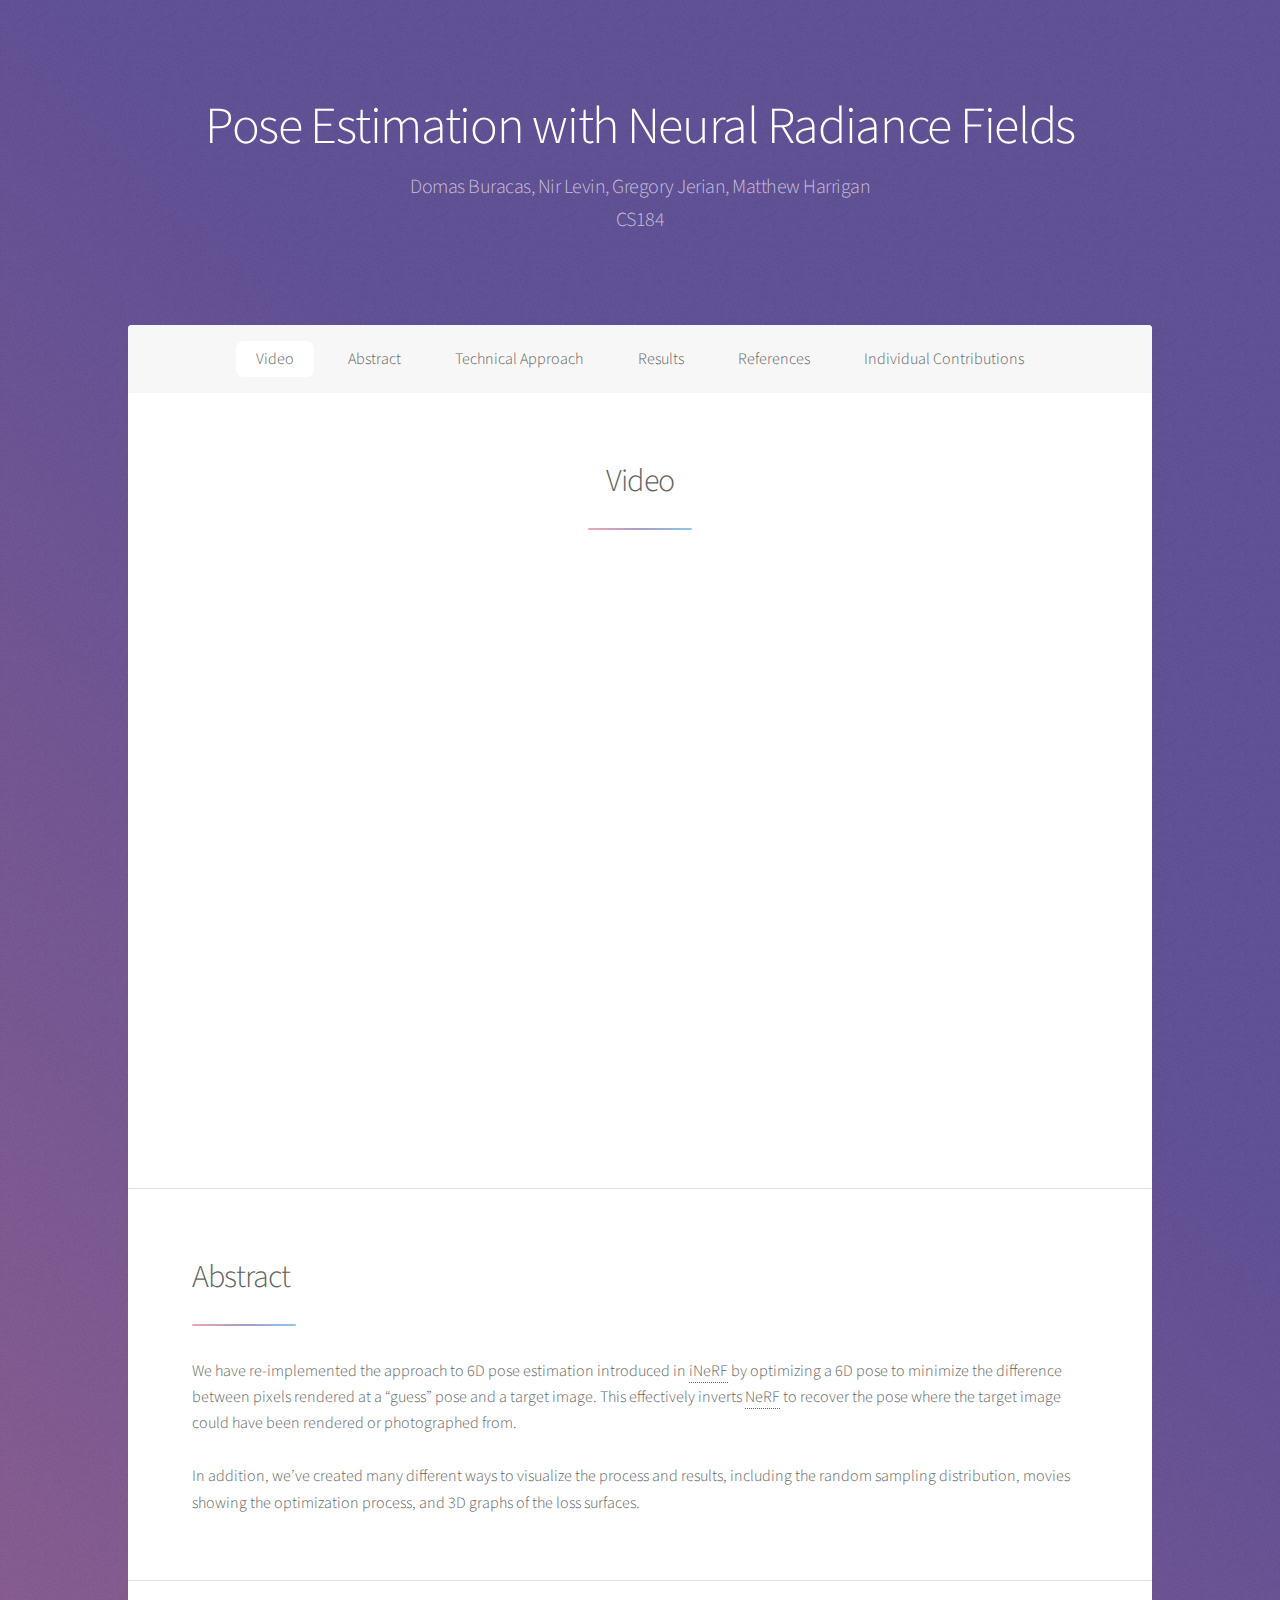
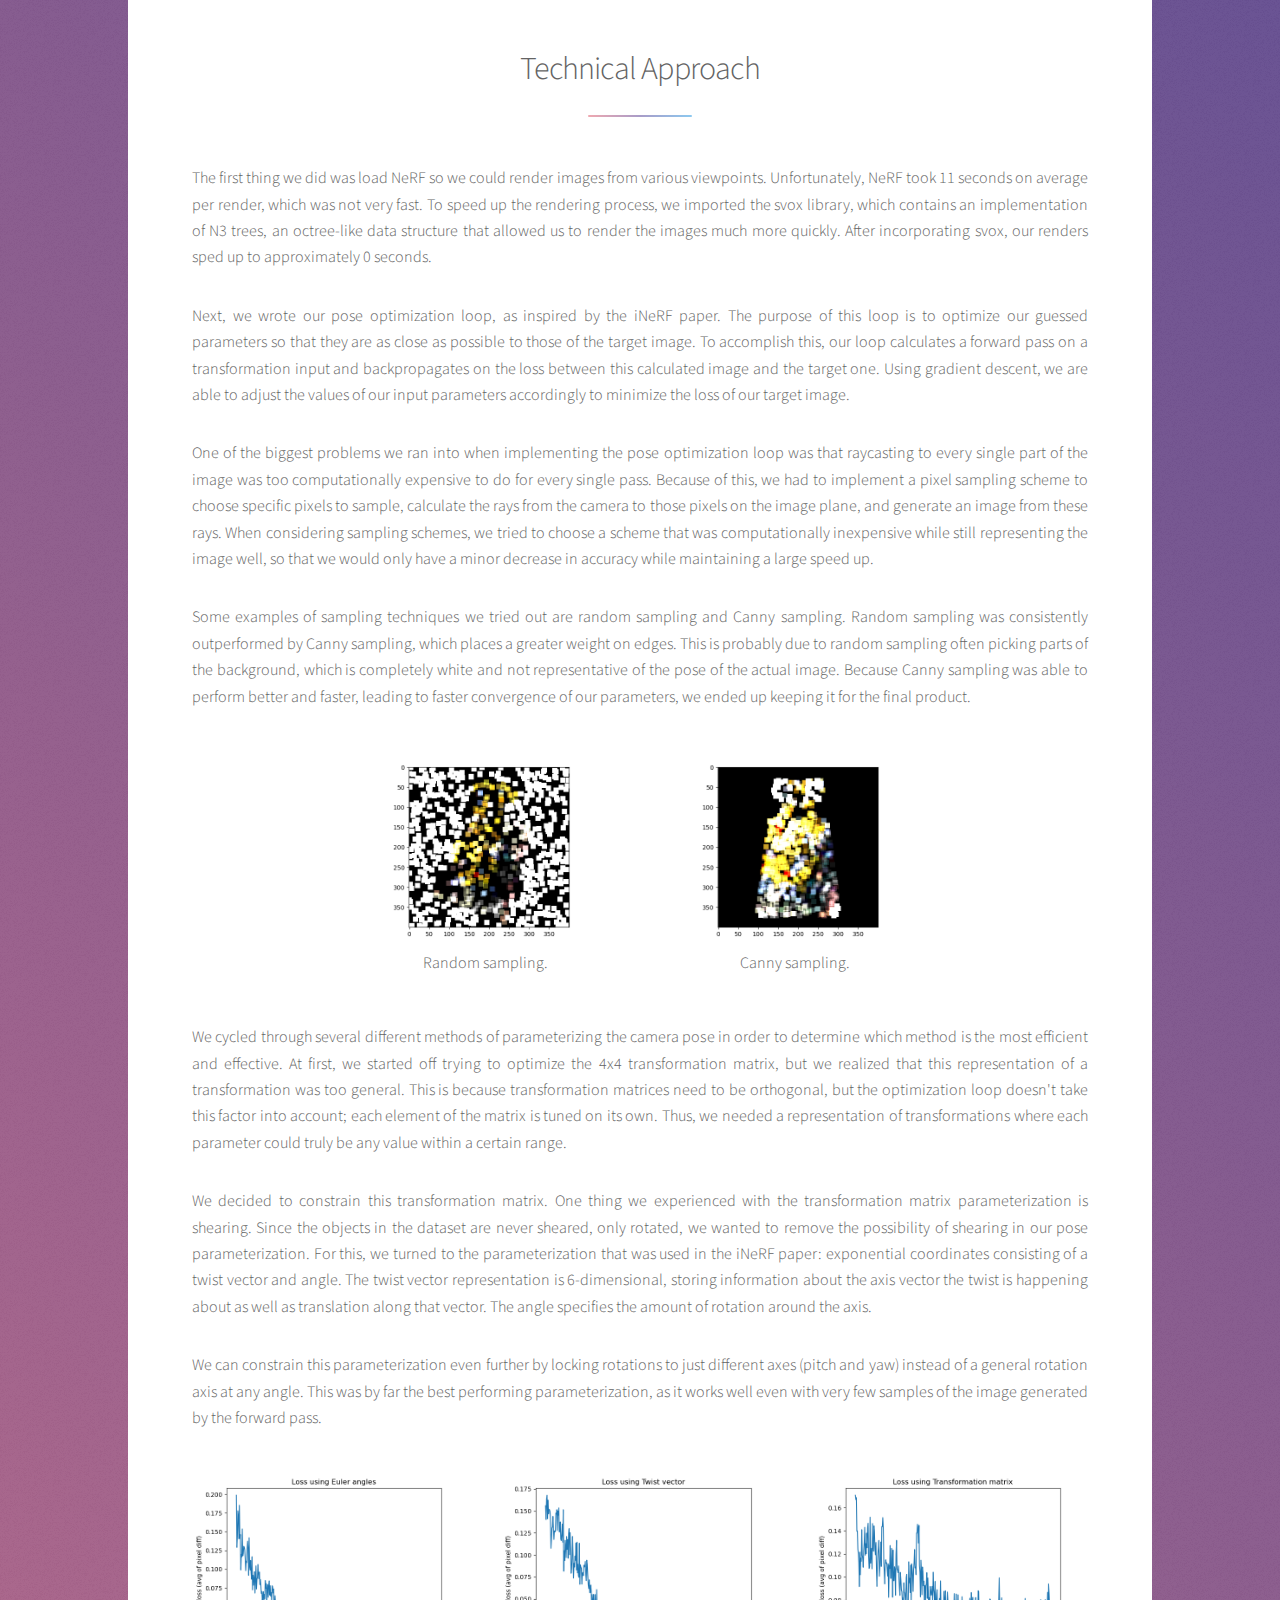
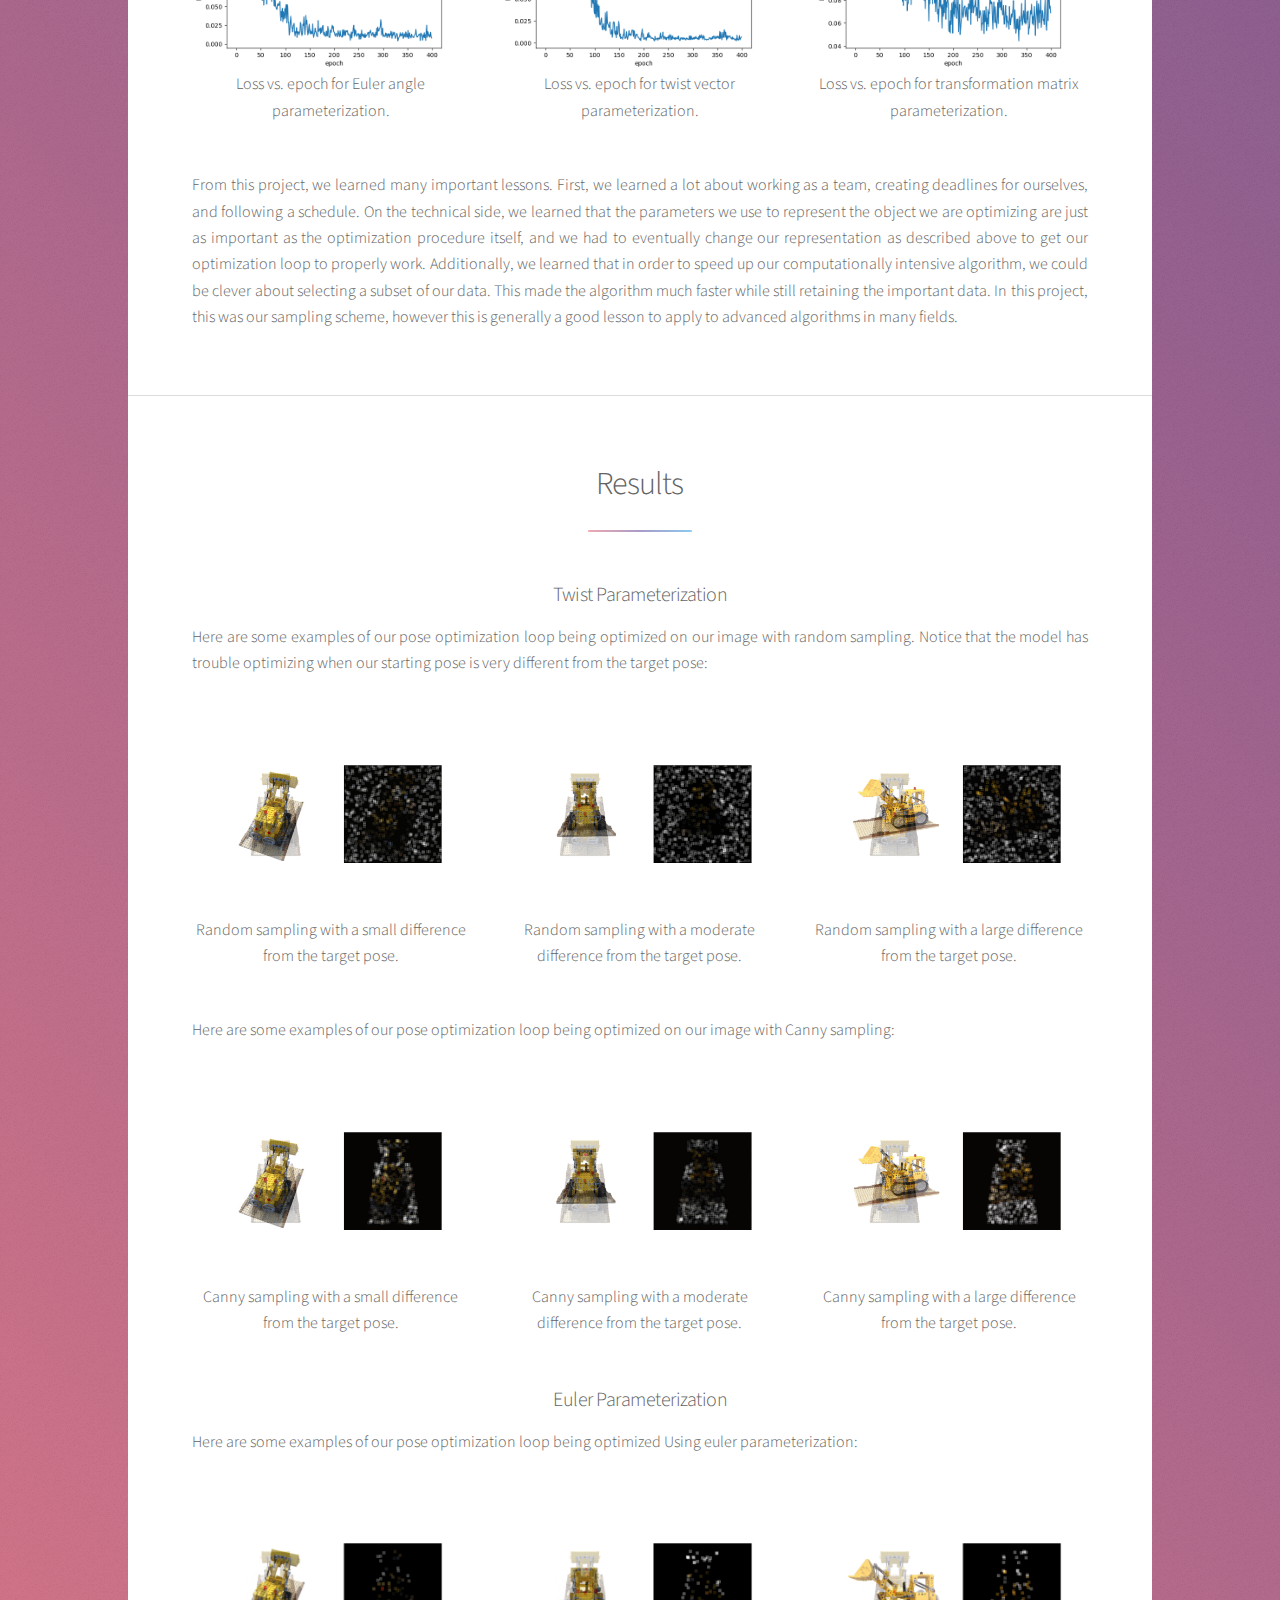
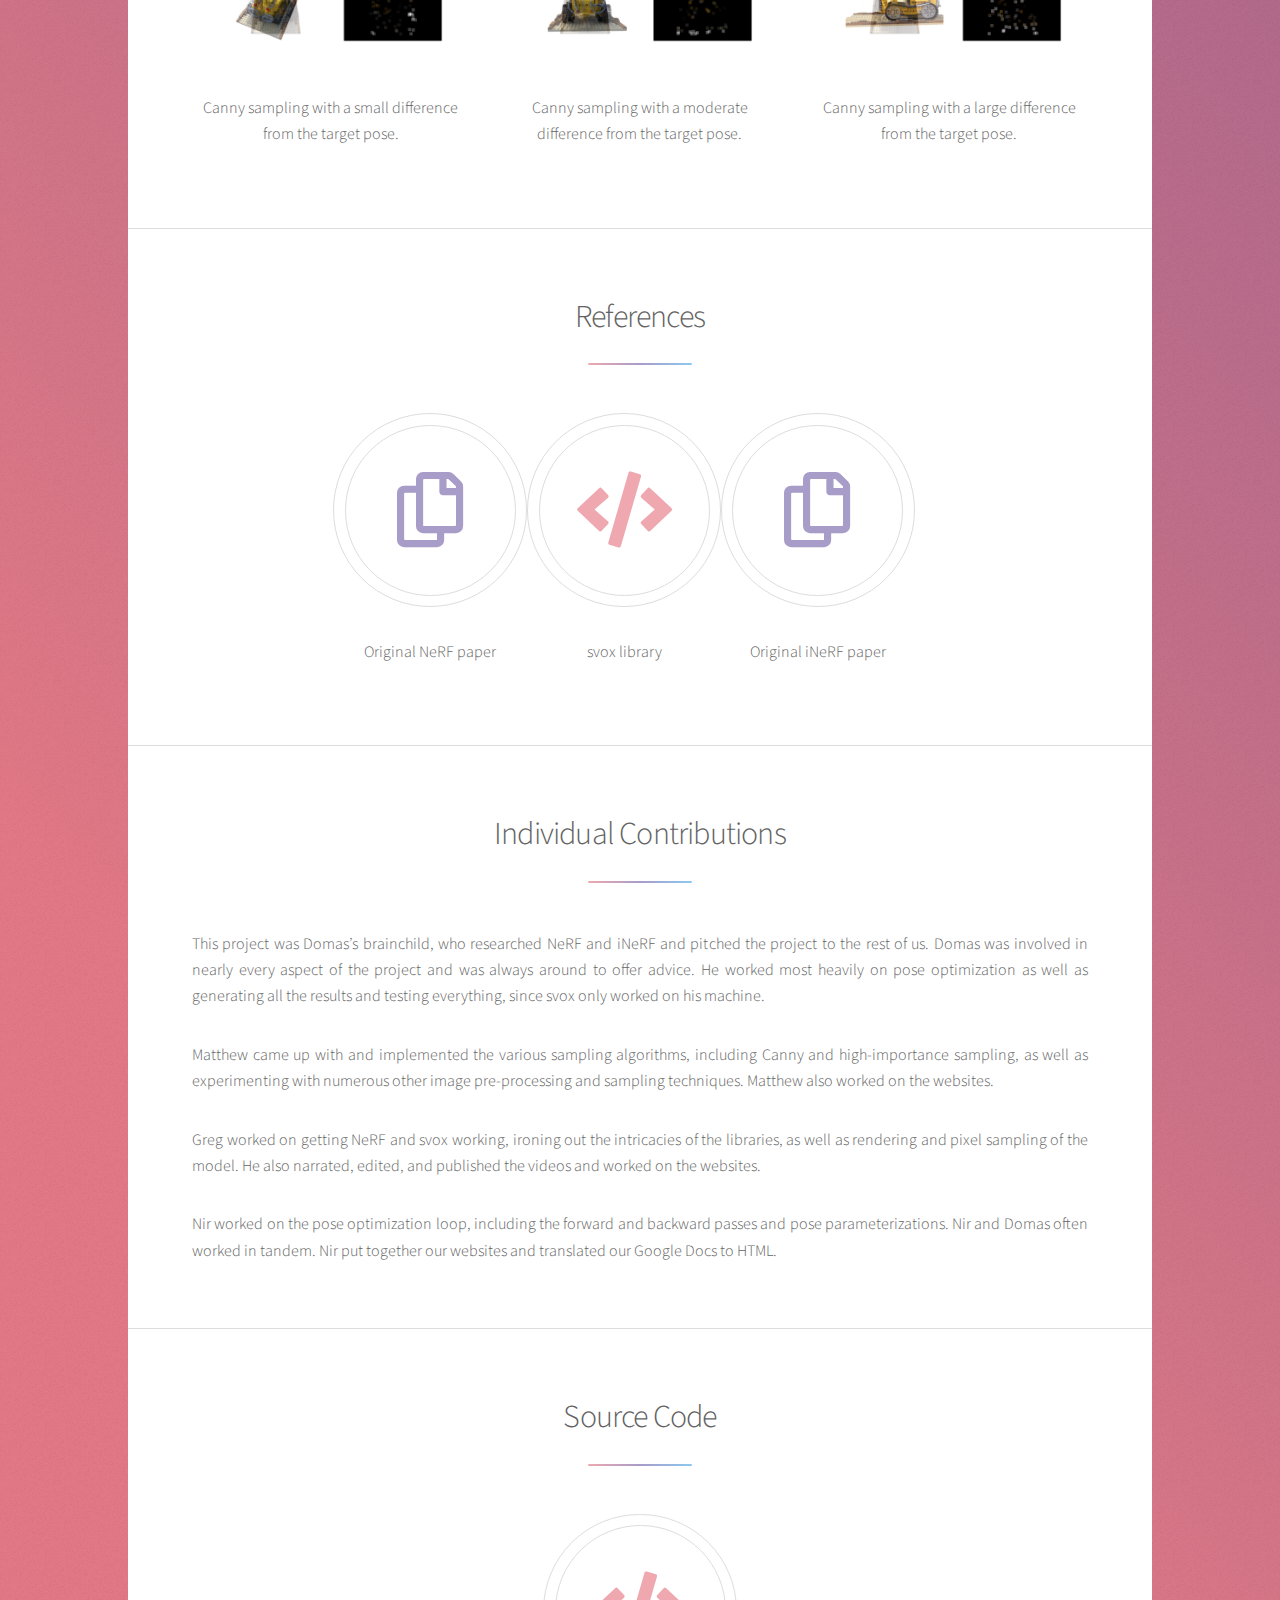
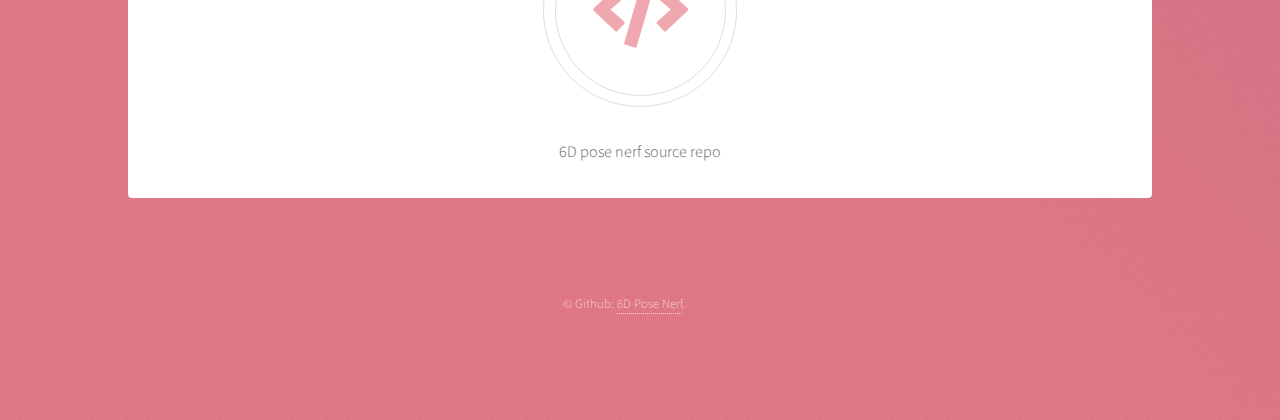
==== commit 10ed5d95: "footer" ====
--- a/docs/index.html
+++ b/docs/index.html
@@ -335,7 +335,7 @@
 
 				<!-- Footer -->
 					<footer id="footer">
-						<p class="copyright">&copy; Untitled. Design: <a href="https://html5up.net">HTML5 UP</a>.</p>
+						<p class="copyright">&copy; Github: <a href="https://github.com/Axquaris/6DPoseNeRF">6D Pose Nerf</a>.</p>
 					</footer>
 
 			</div>
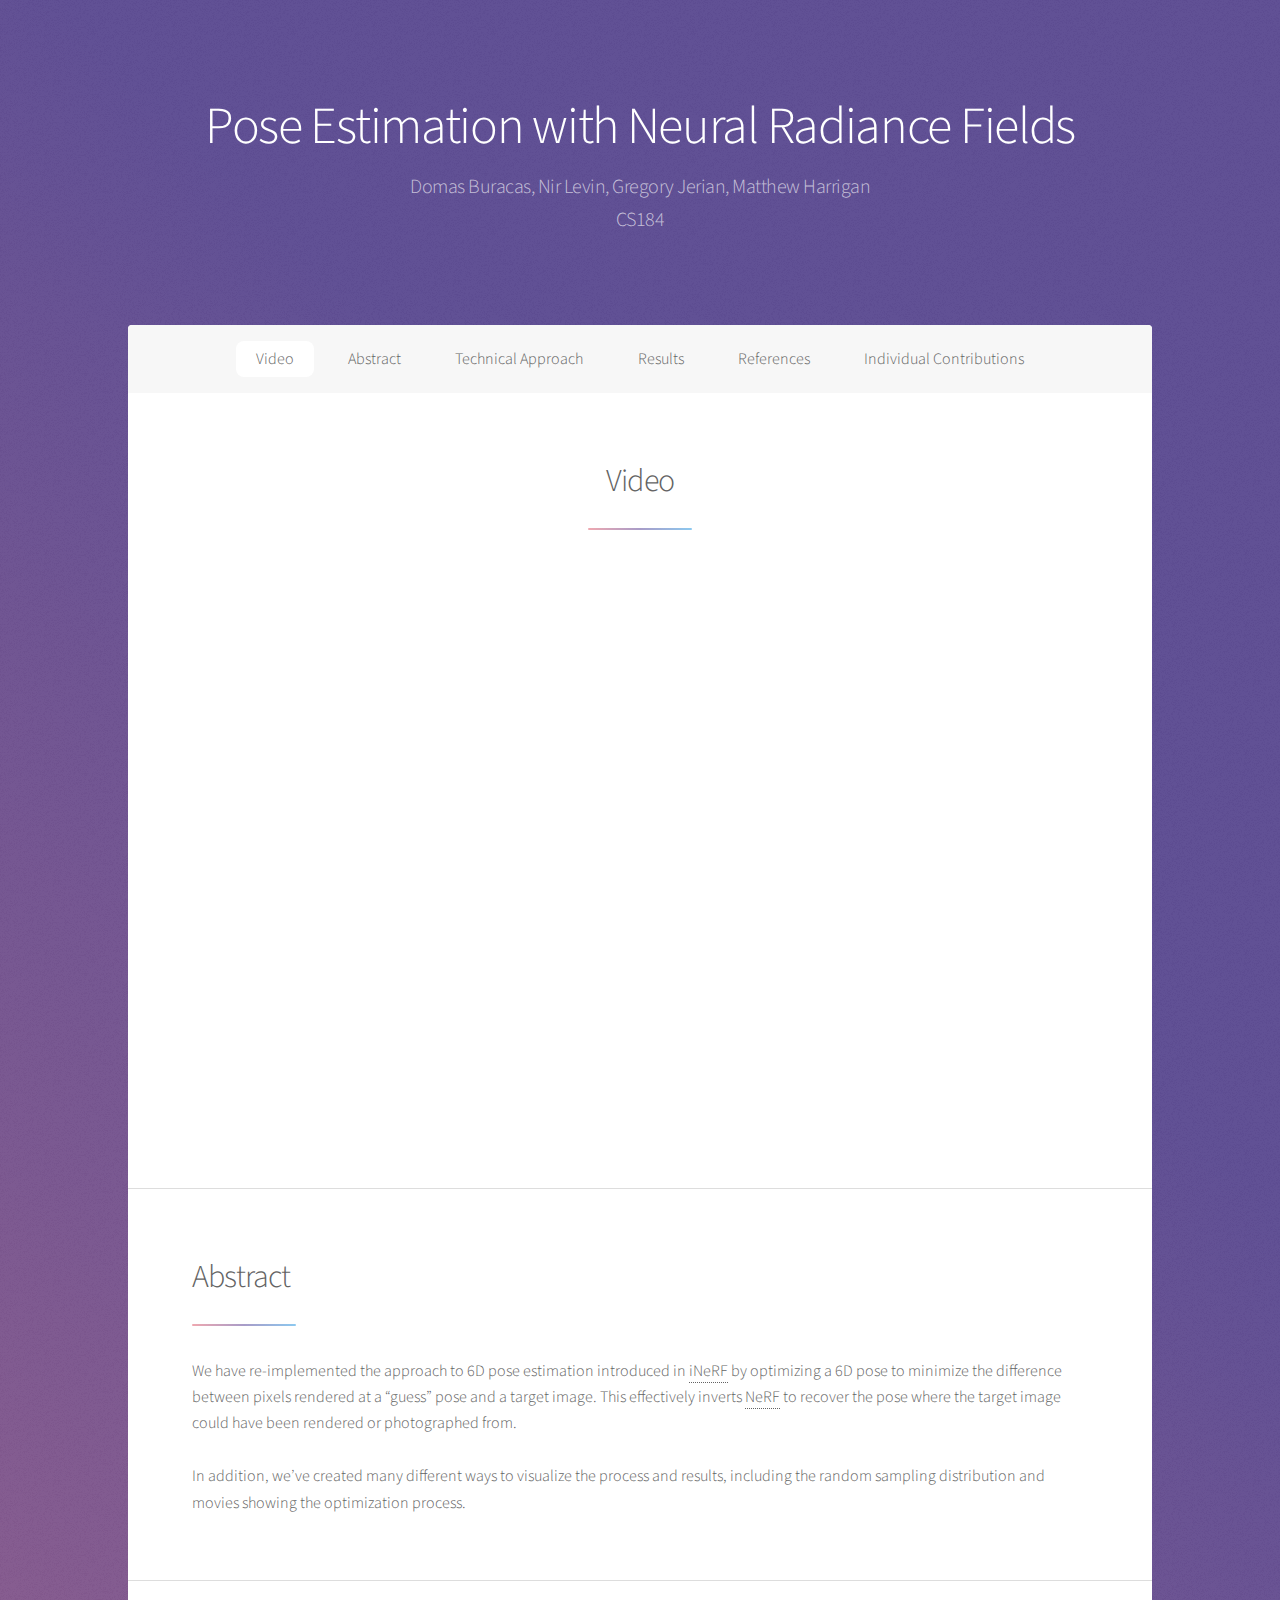
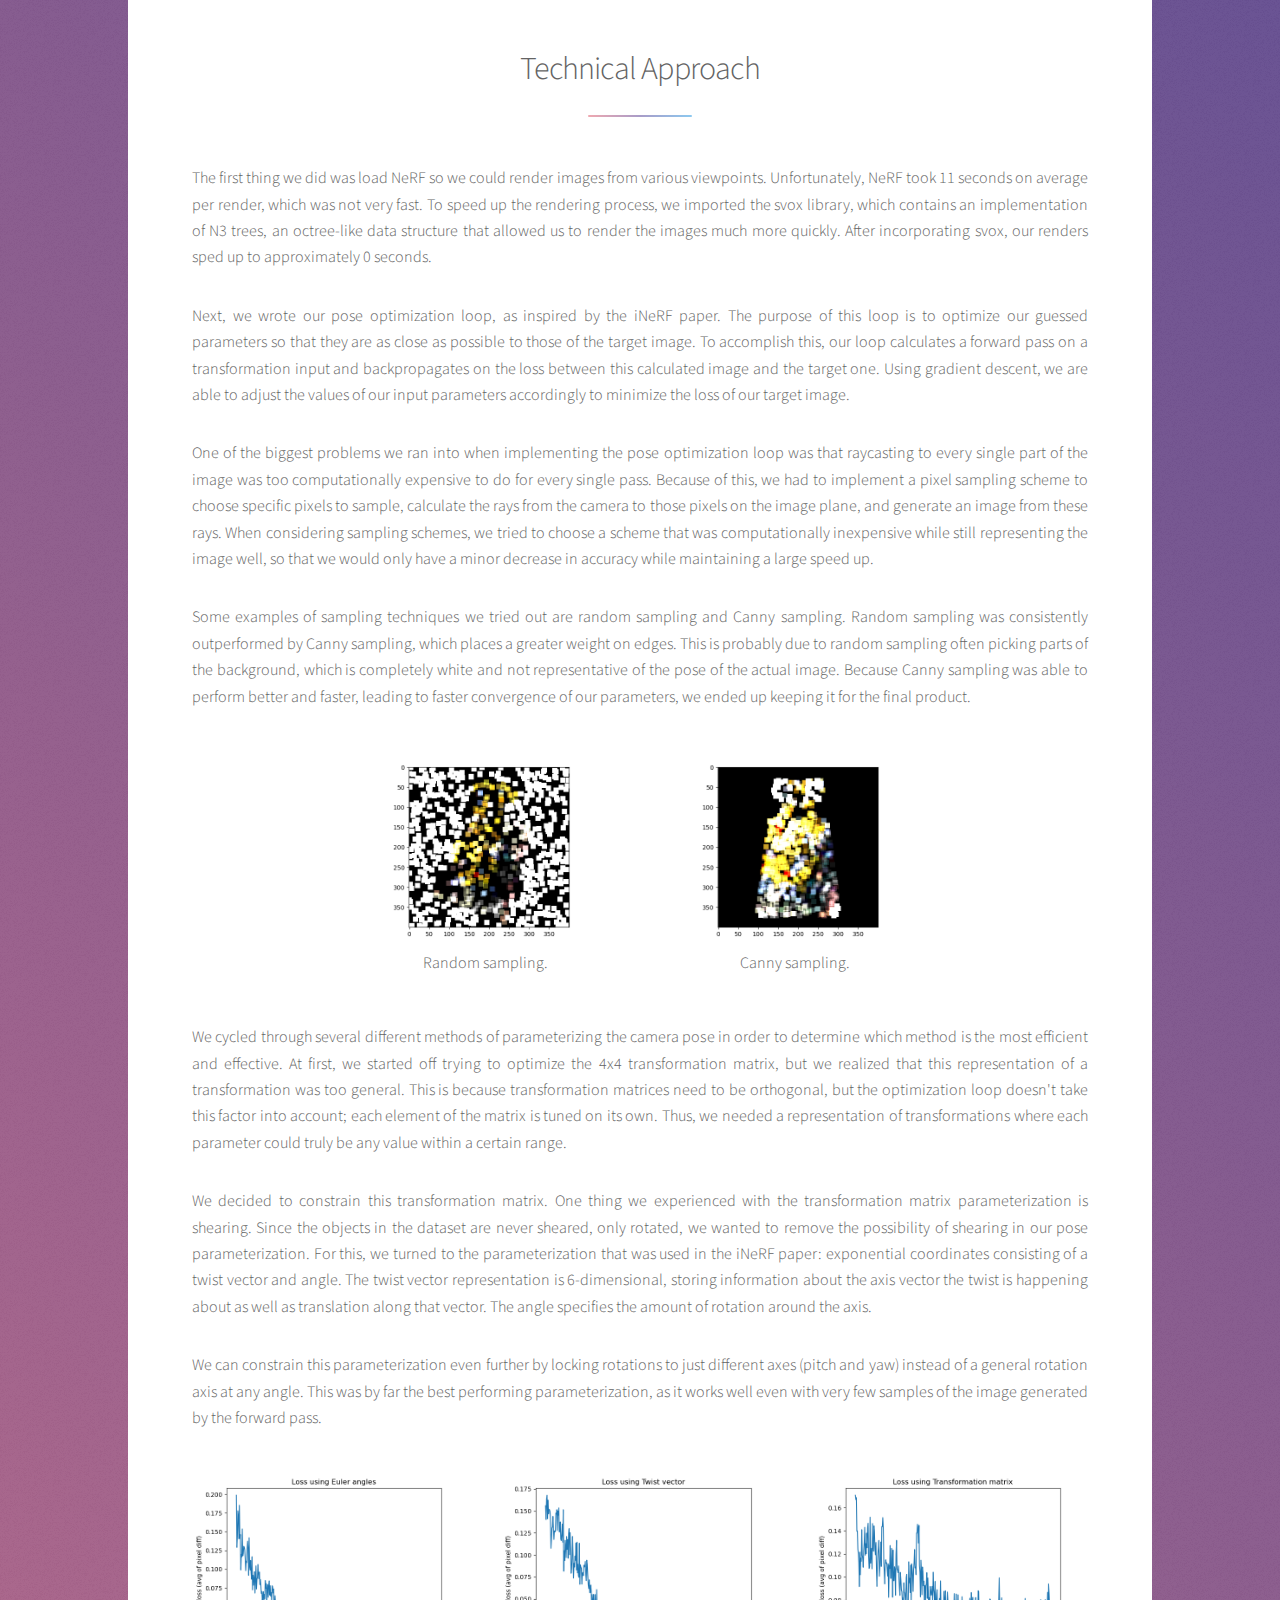
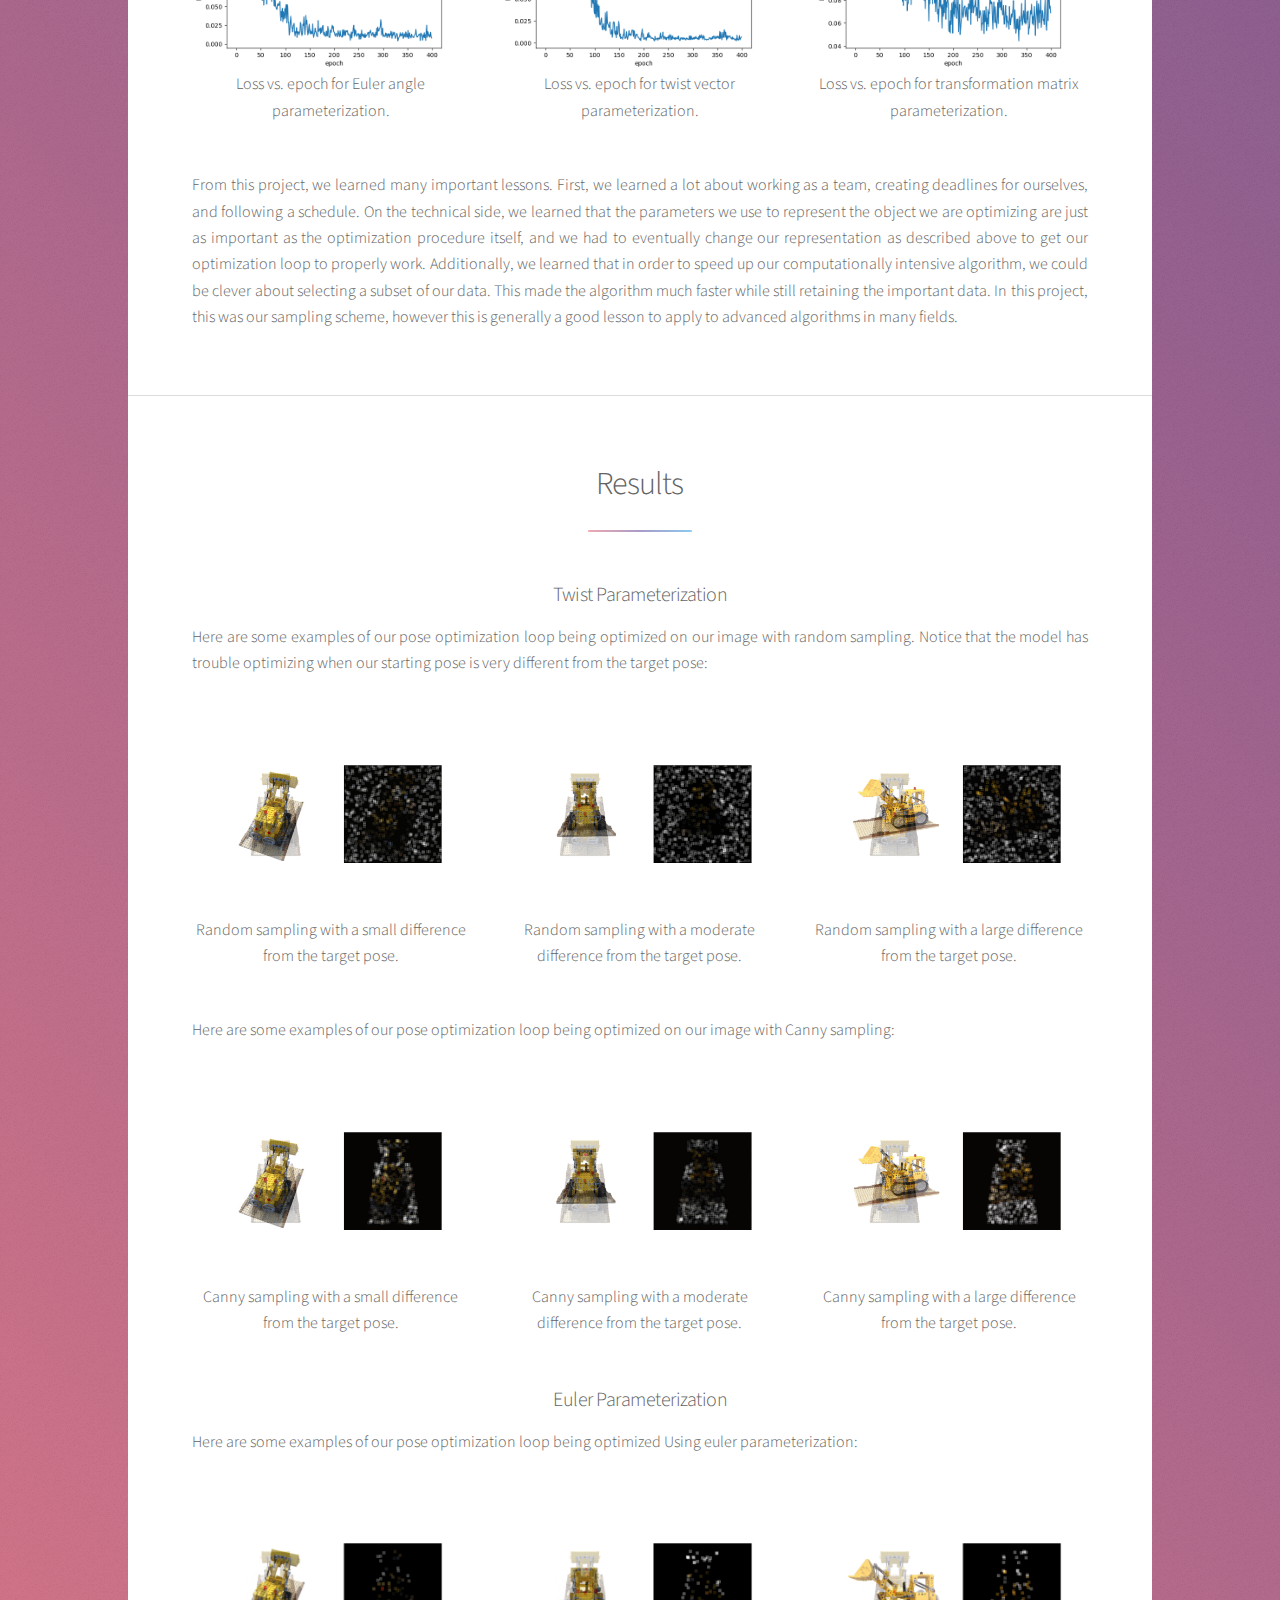
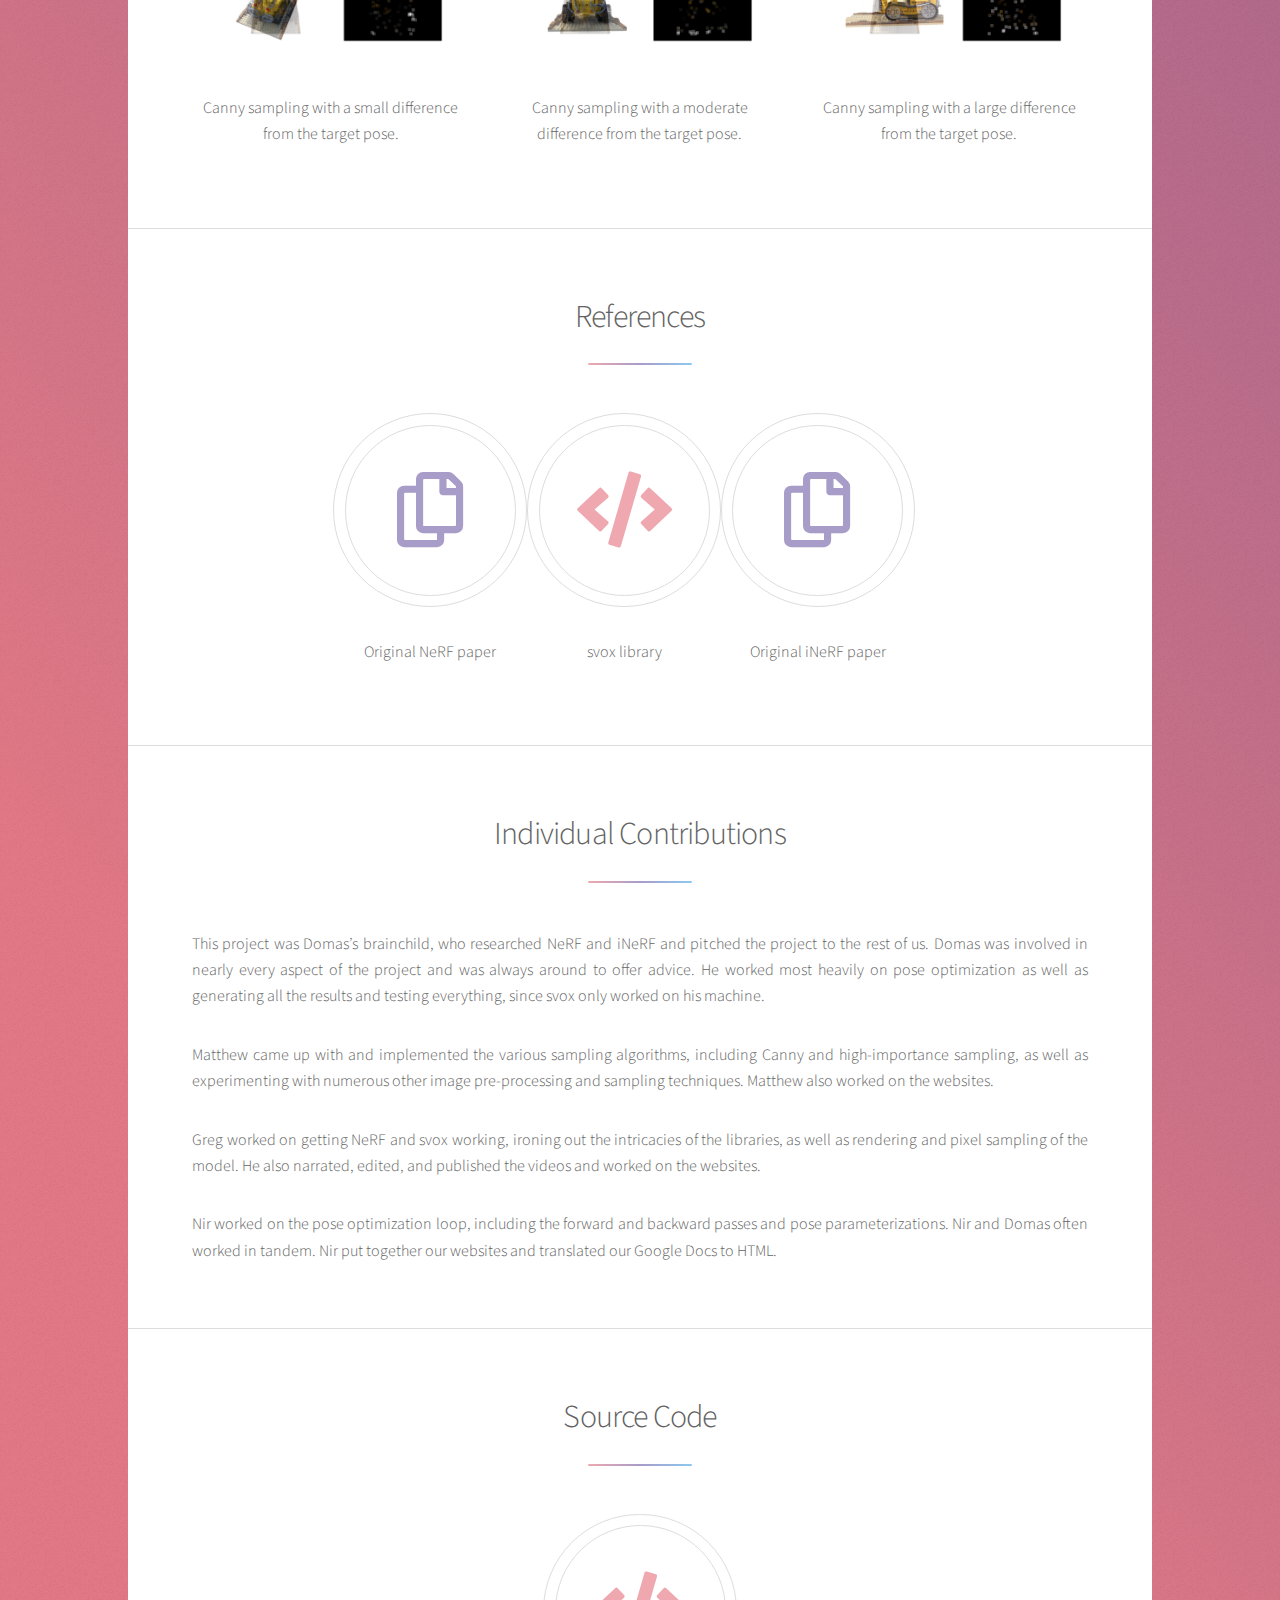
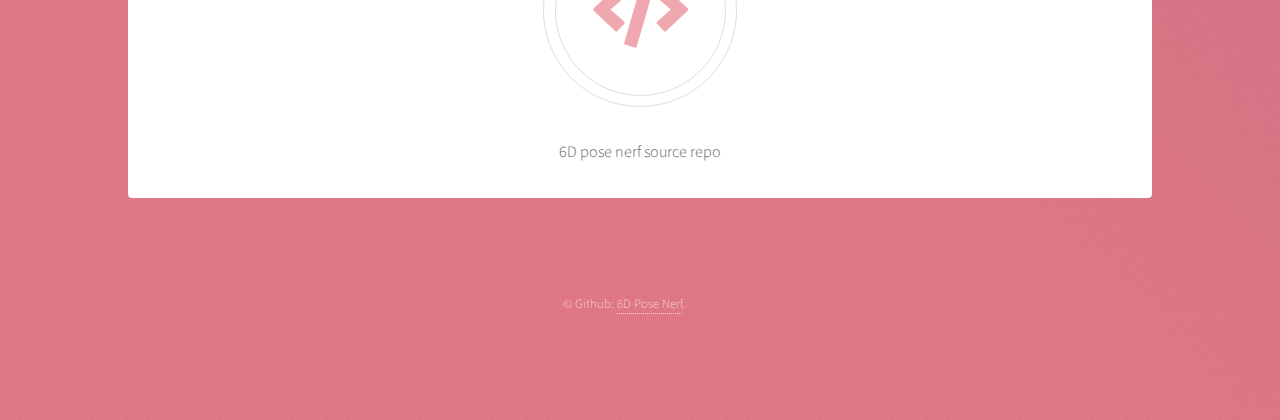
==== commit cb0cf281: "FINAL" ====
--- a/docs/index.html
+++ b/docs/index.html
@@ -63,8 +63,8 @@
 											the pose where the target image could have been rendered or photographed from.
 											<br><br>
 											In addition, we’ve created many different ways to visualize the process
-											and results, including the random sampling distribution, movies showing
-											the optimization process, and 3D graphs of the loss surfaces.</p>
+											and results, including the random sampling distribution and movies showing
+											the optimization process.</p>
 									</div>
 									<span ><img src="images/parameterization.gif" alt="" /></span>
 								</div>
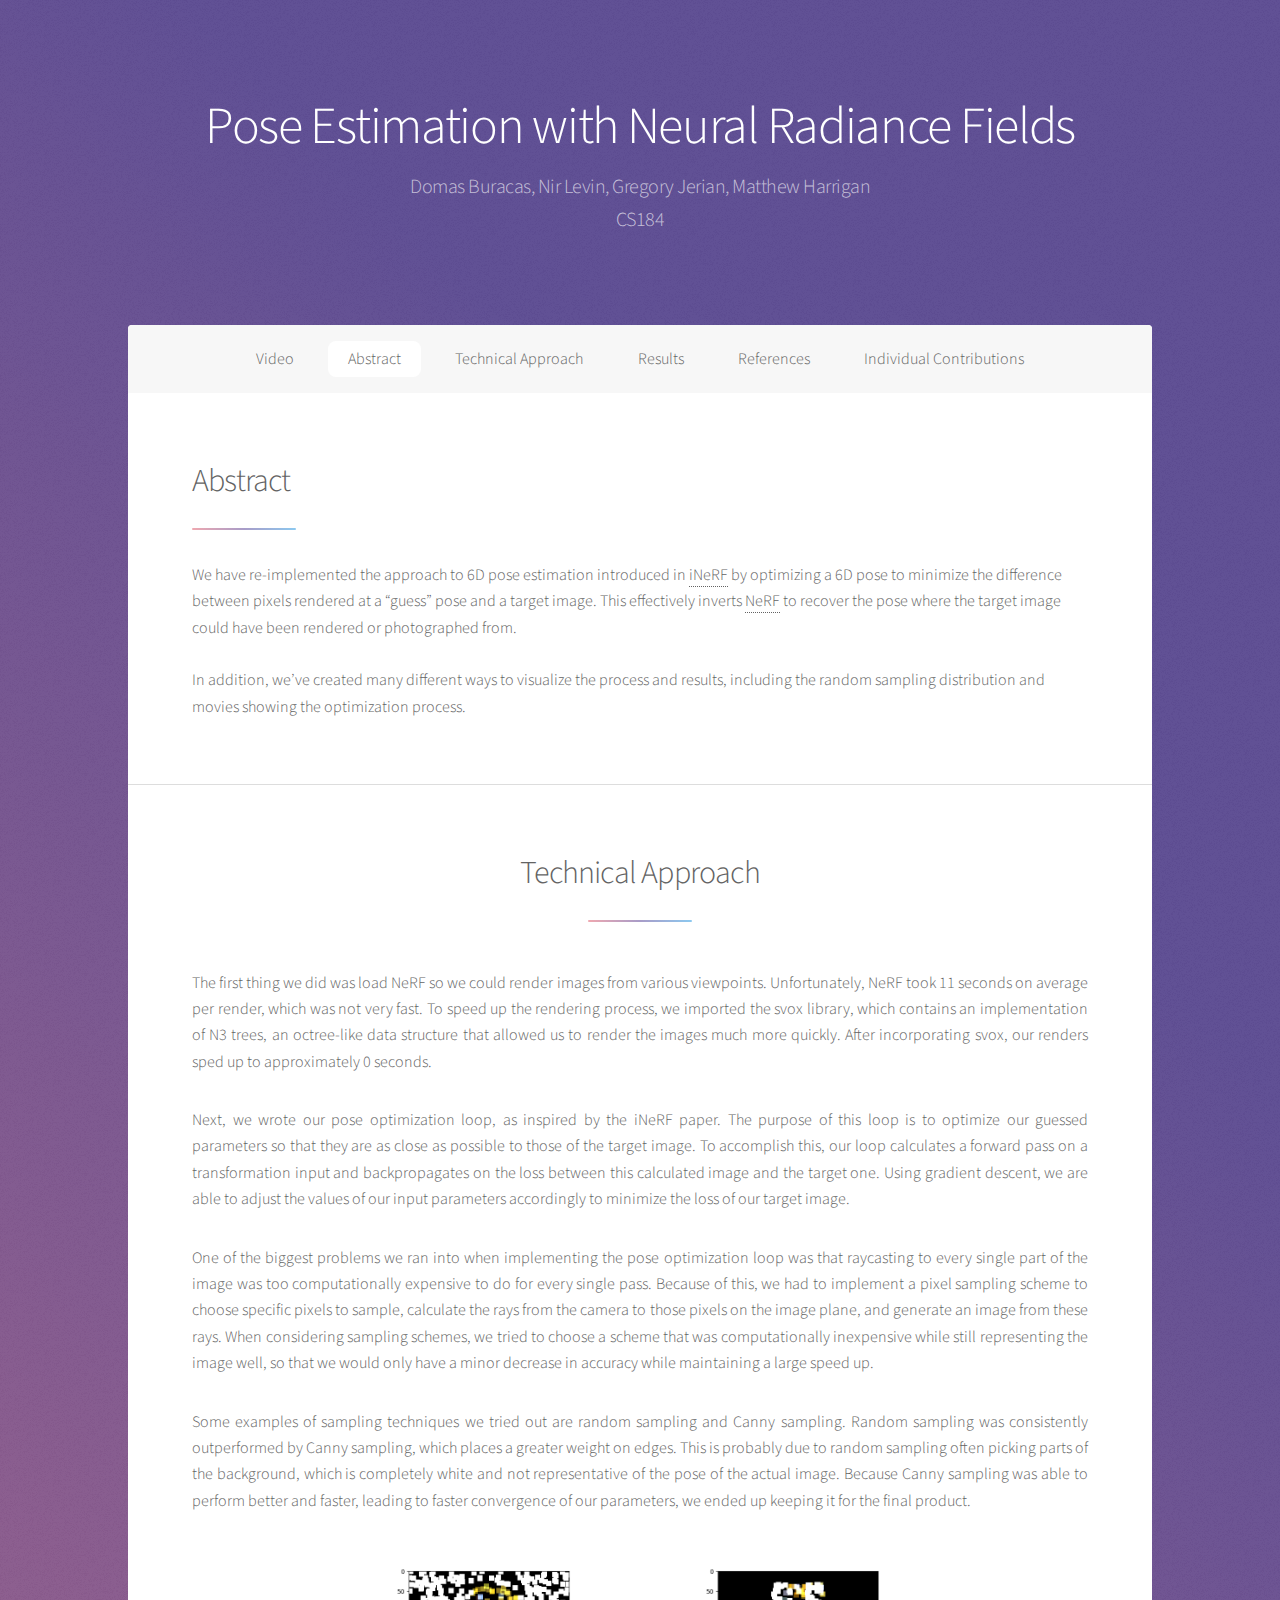
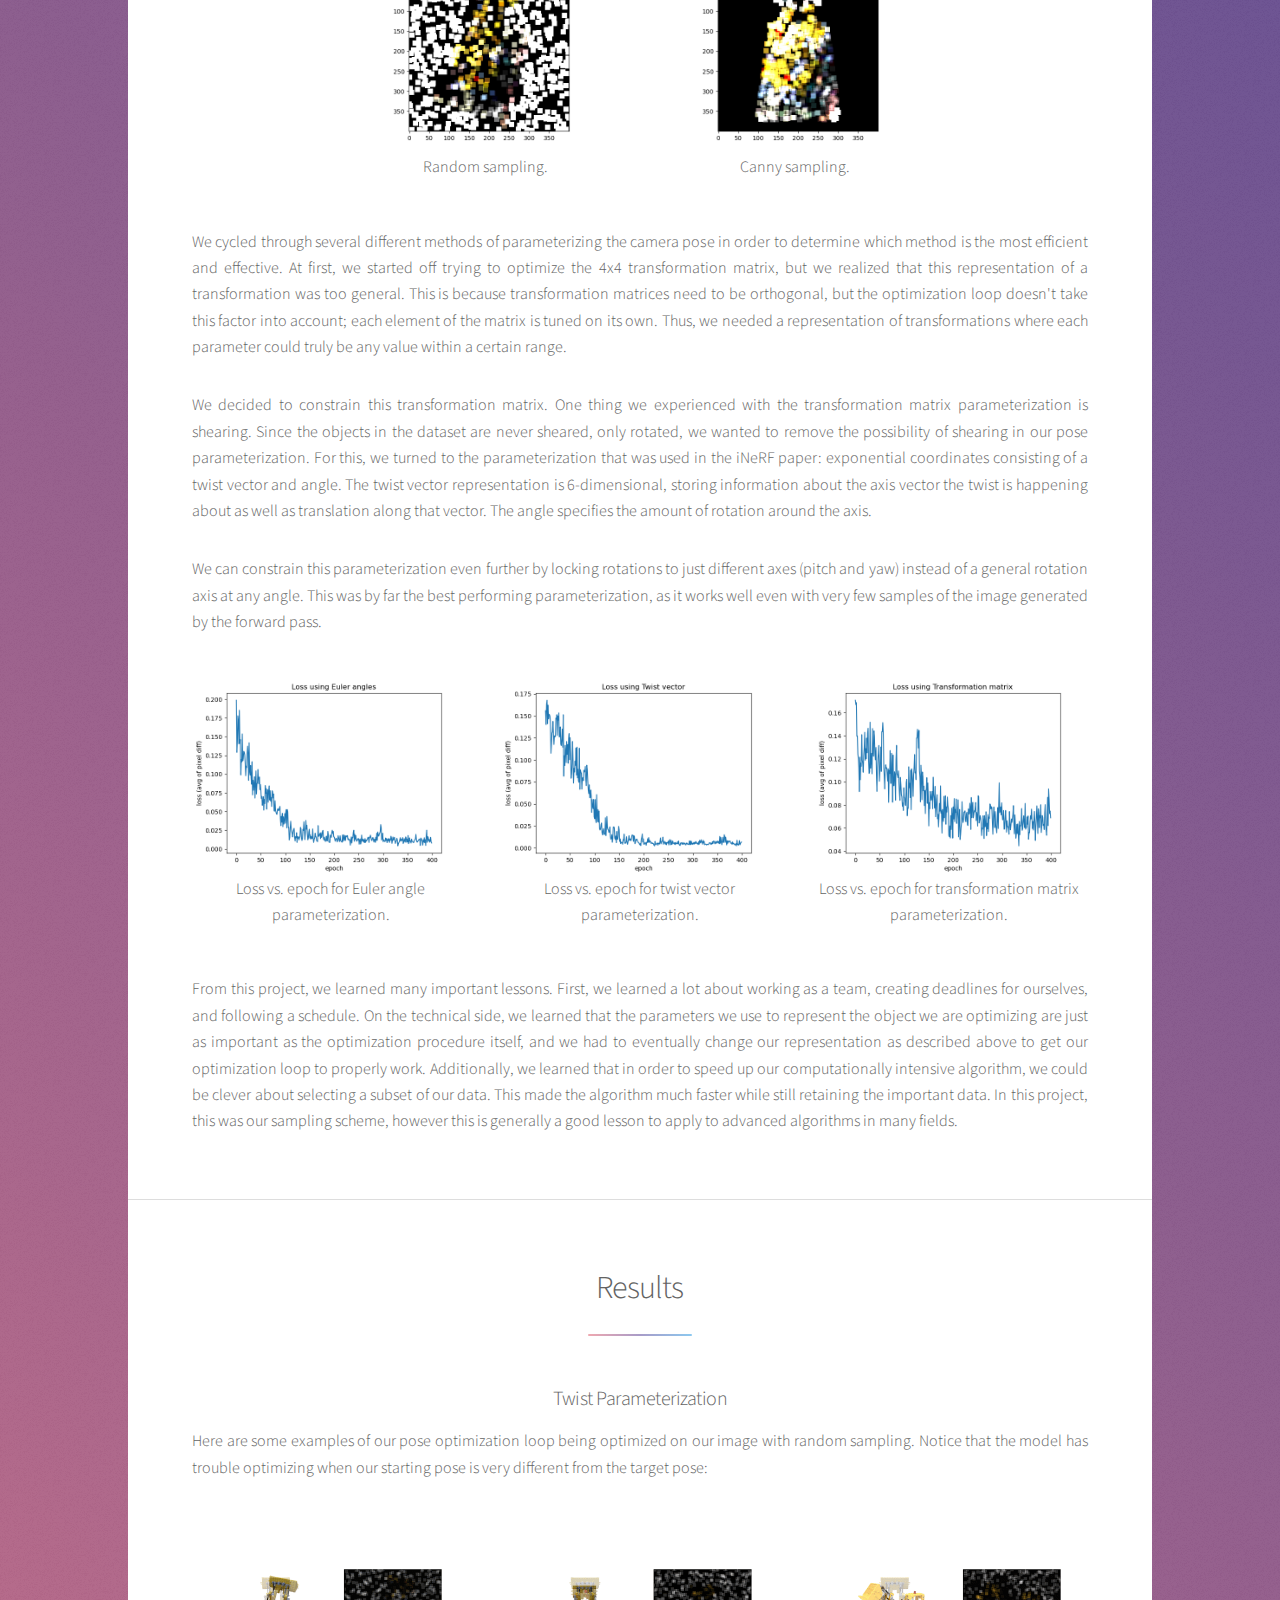
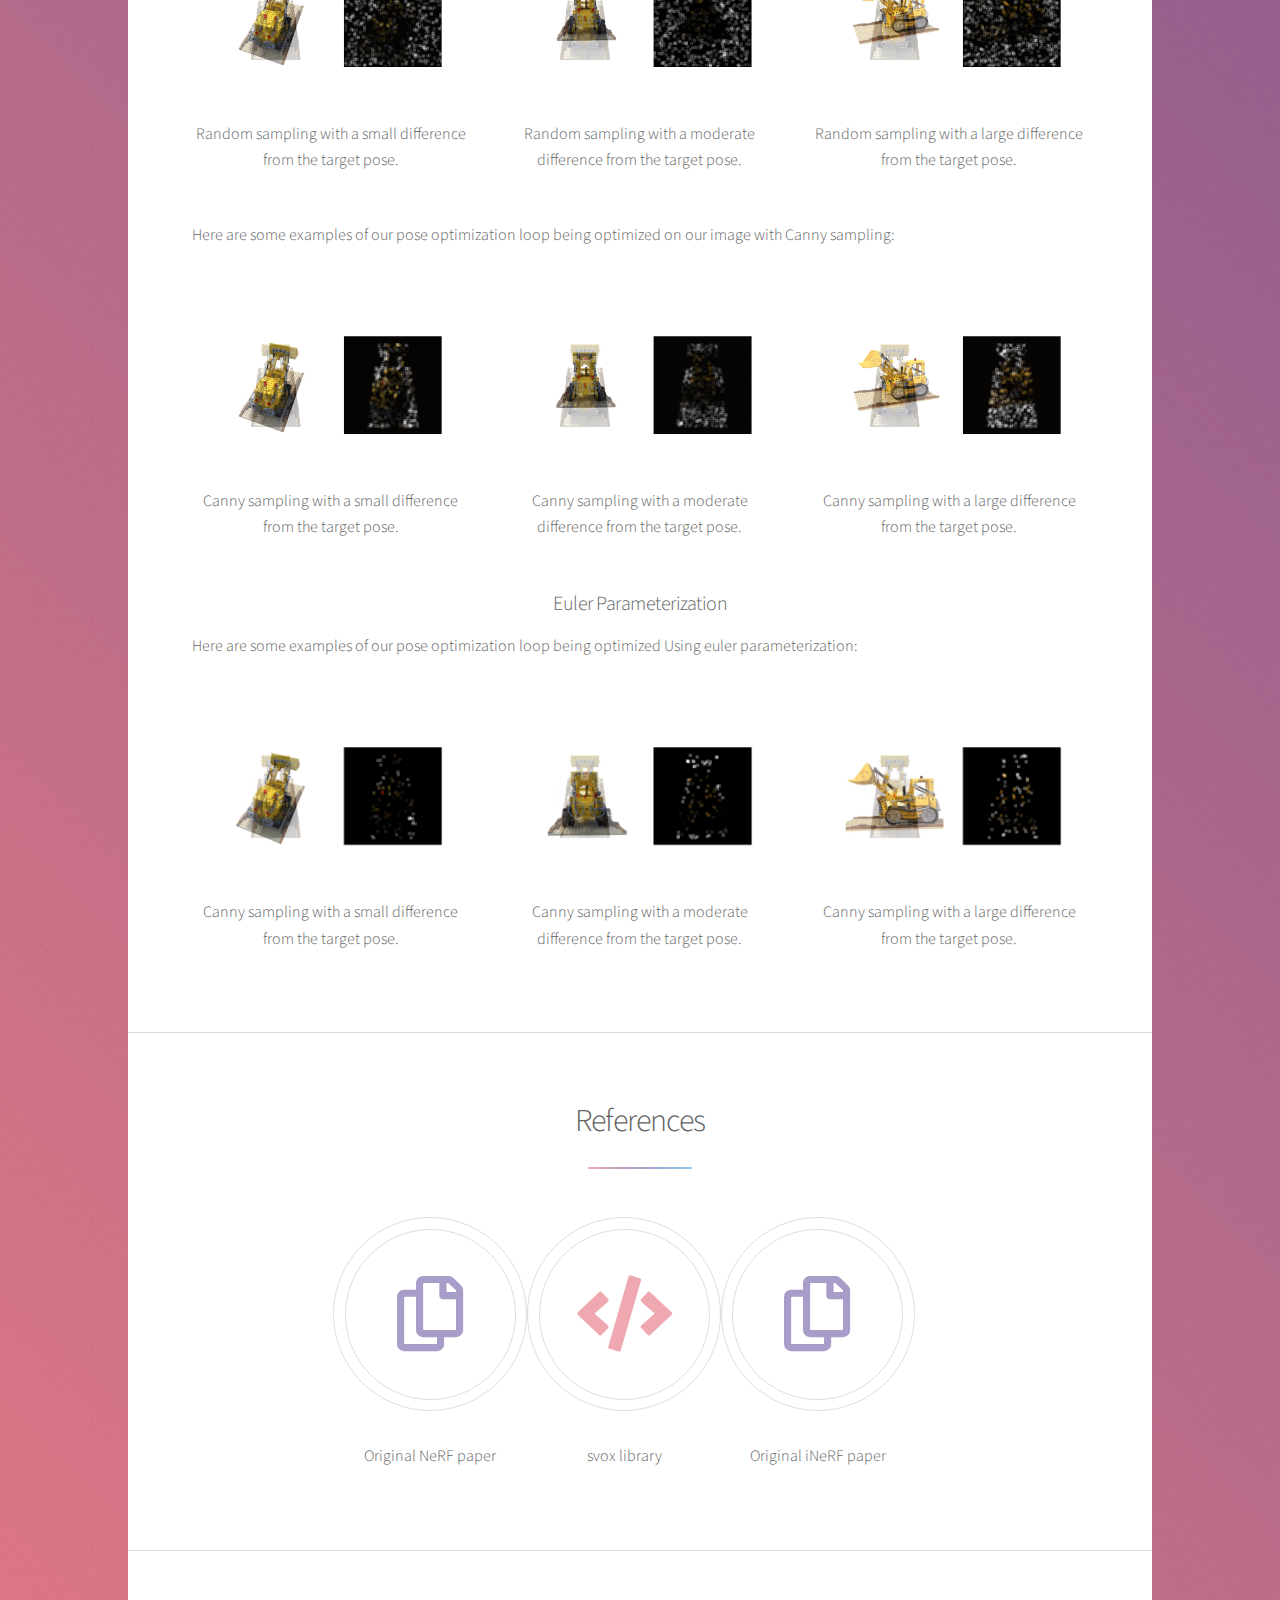
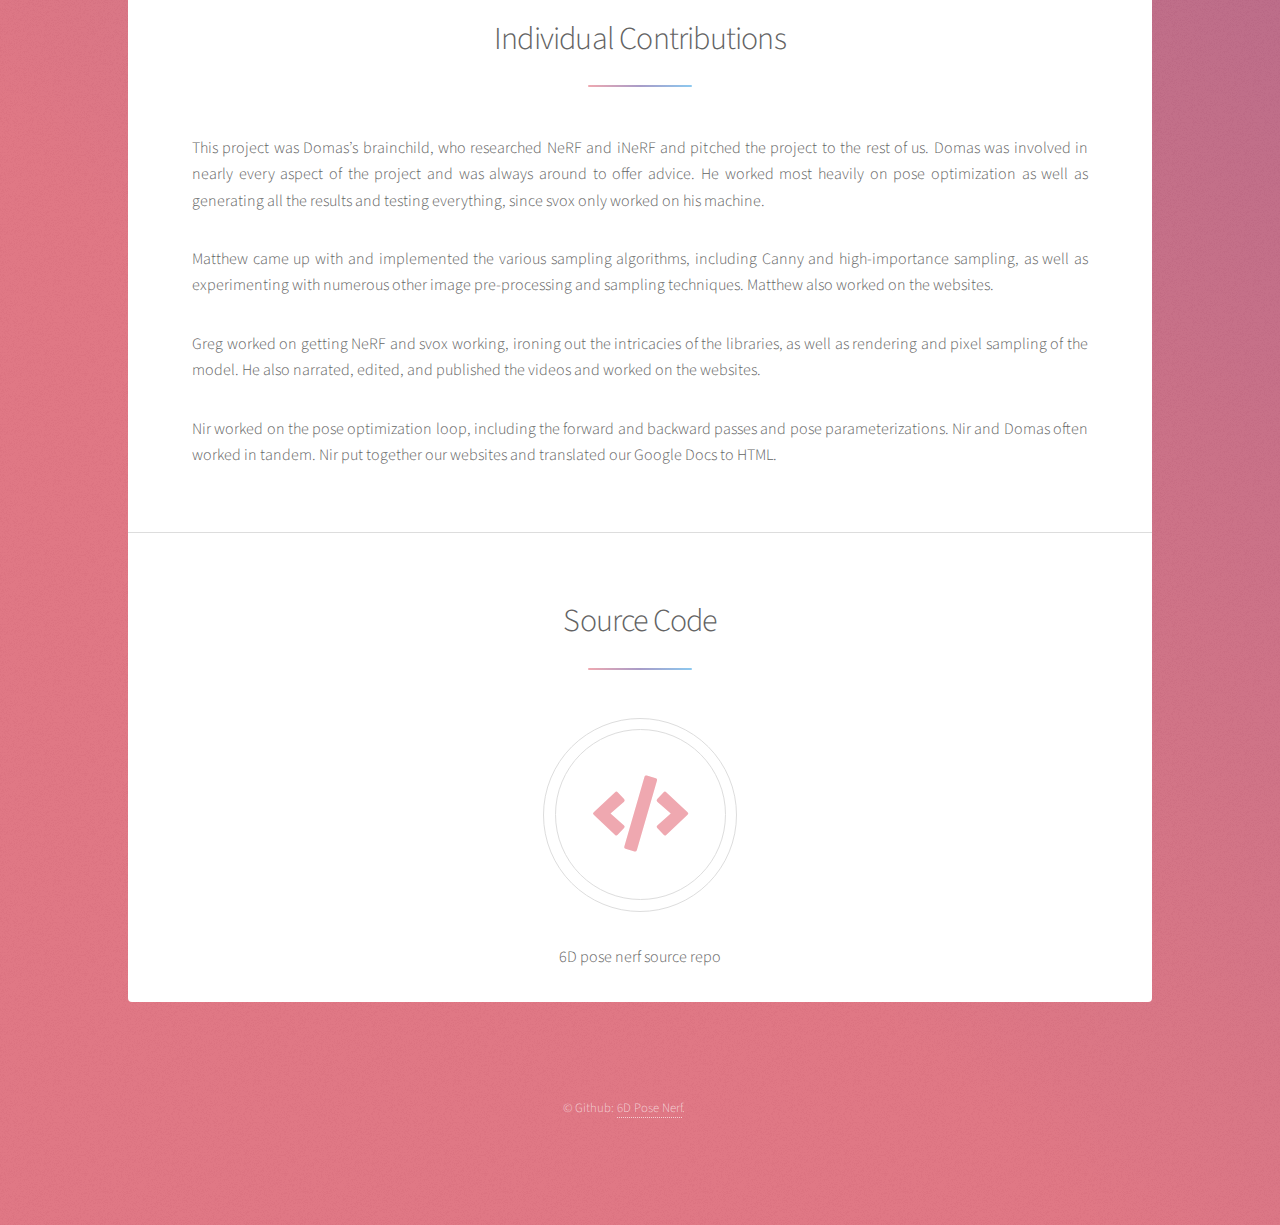
==== commit f2510582: "remove video from page" ====
--- a/docs/index.html
+++ b/docs/index.html
@@ -37,7 +37,7 @@
 
 				<!-- Main -->
 					<div id="main">
-							<section id="video" class="main special">
+							<!--<section id="video" class="main special">
 								<header class="major">
 									<h2>Video</h2>
                   <iframe width="956" height="538" src="https://www.youtube.com/embed/CRN7SmklrSI"
@@ -47,7 +47,7 @@
 								</header>
 								<footer class="major">
 								</footer>
-							</section>
+							</section>-->
 
 						<!-- Introduction -->
 							<section id="intro" class="main">
@@ -350,4 +350,4 @@
 			<script src="assets/js/main.js"></script>
 
 	</body>
-</html>+</html>
